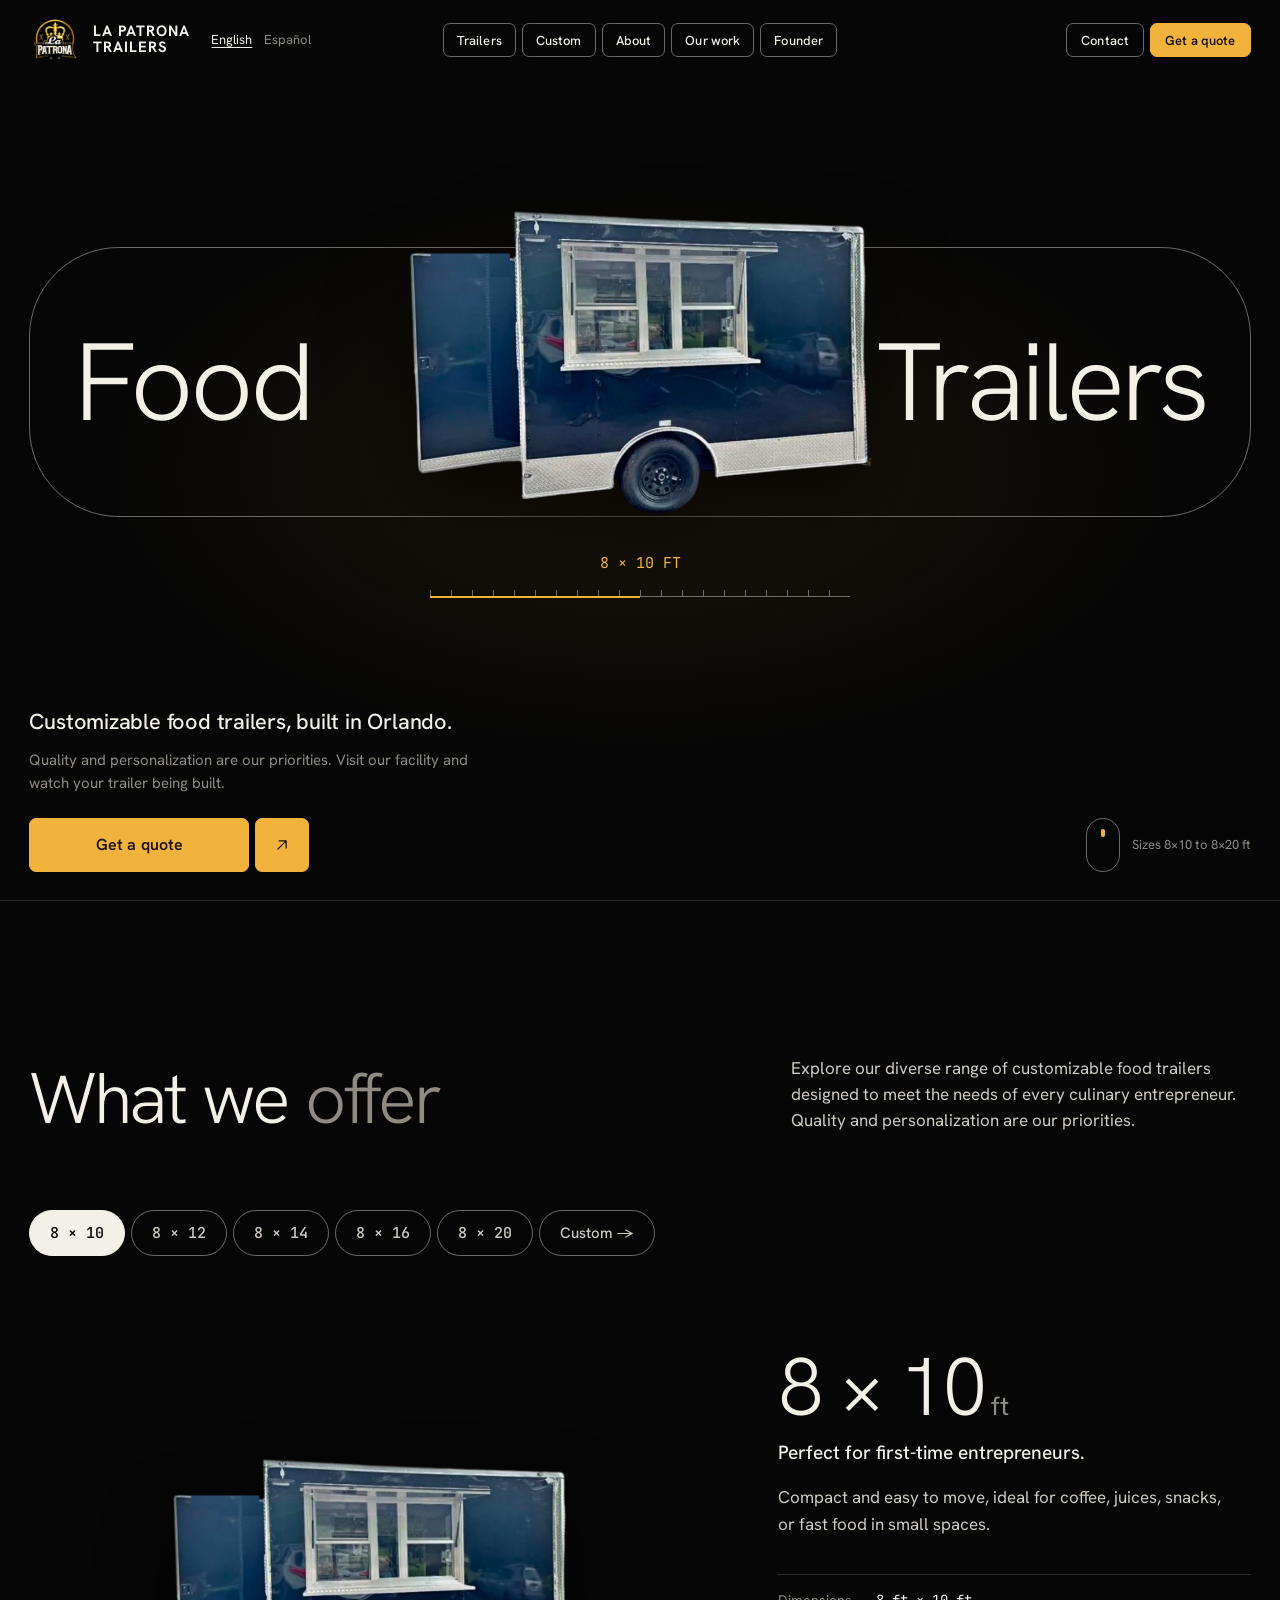
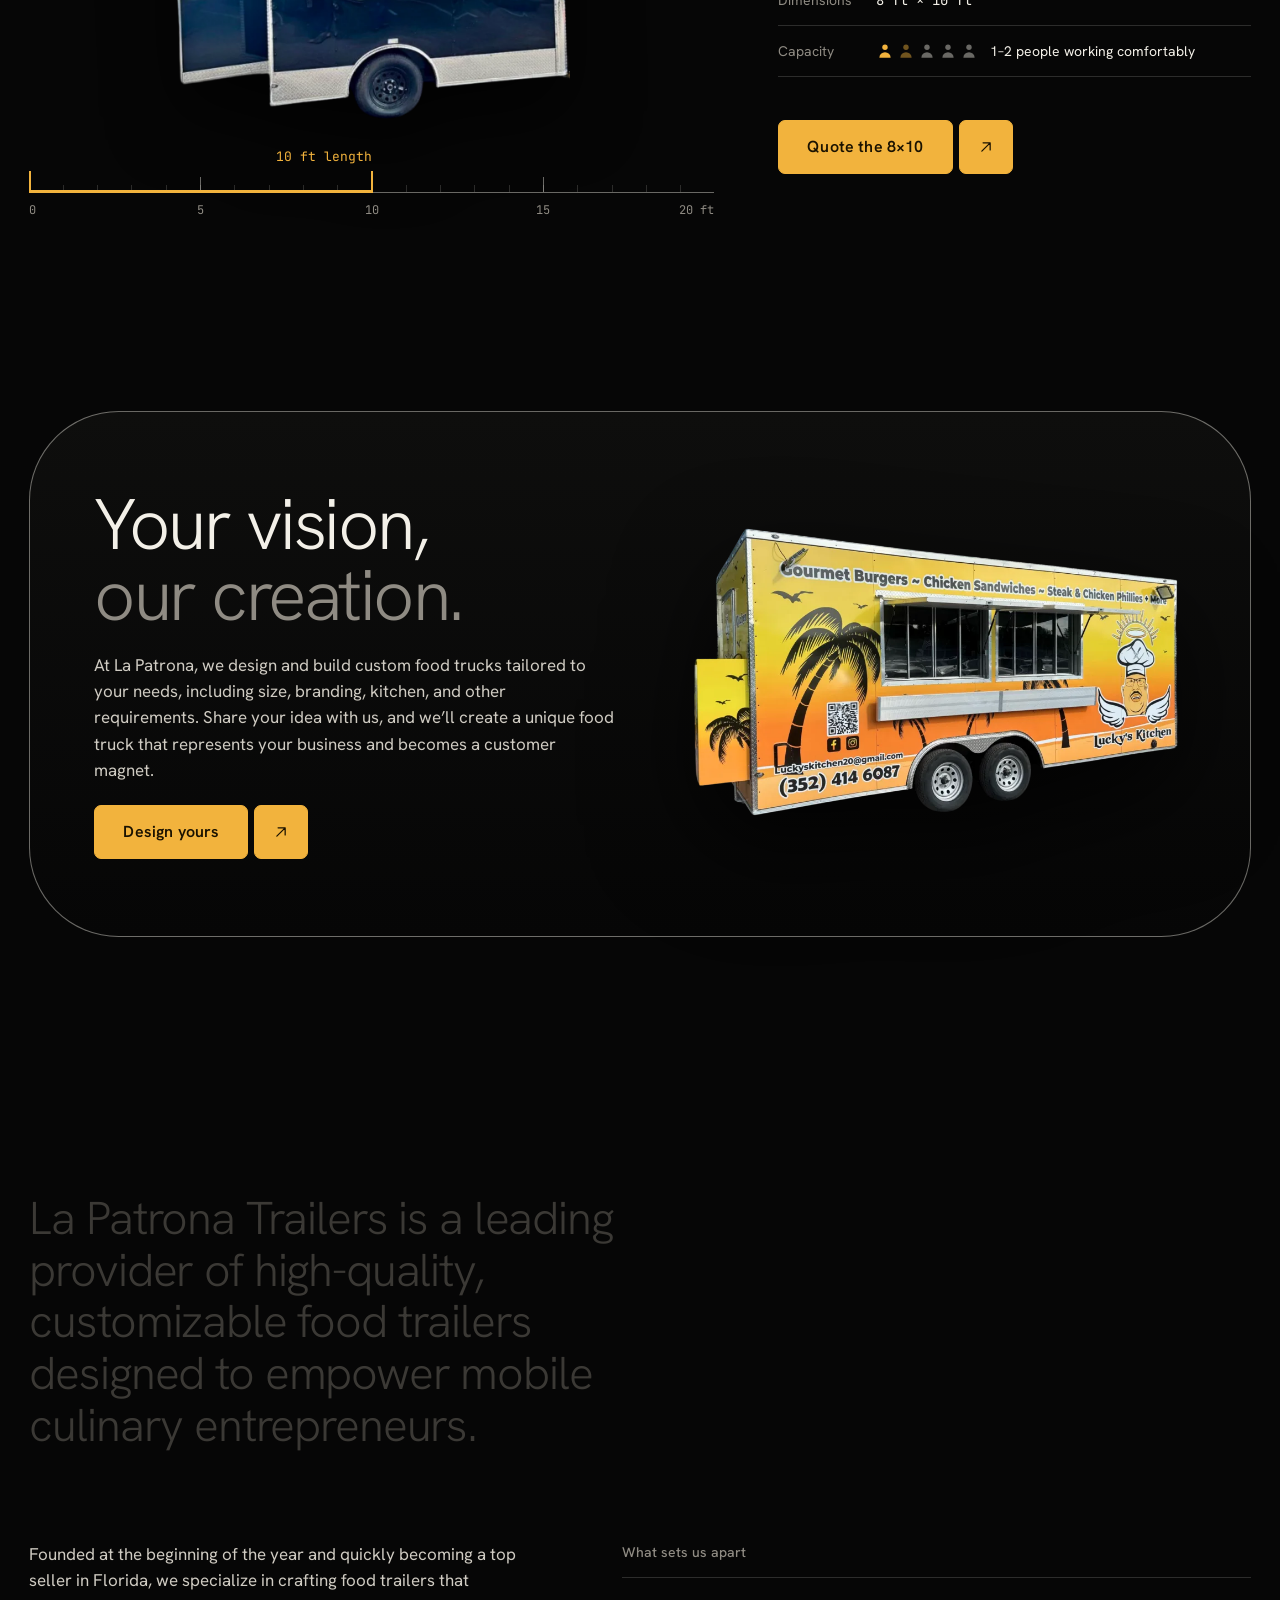
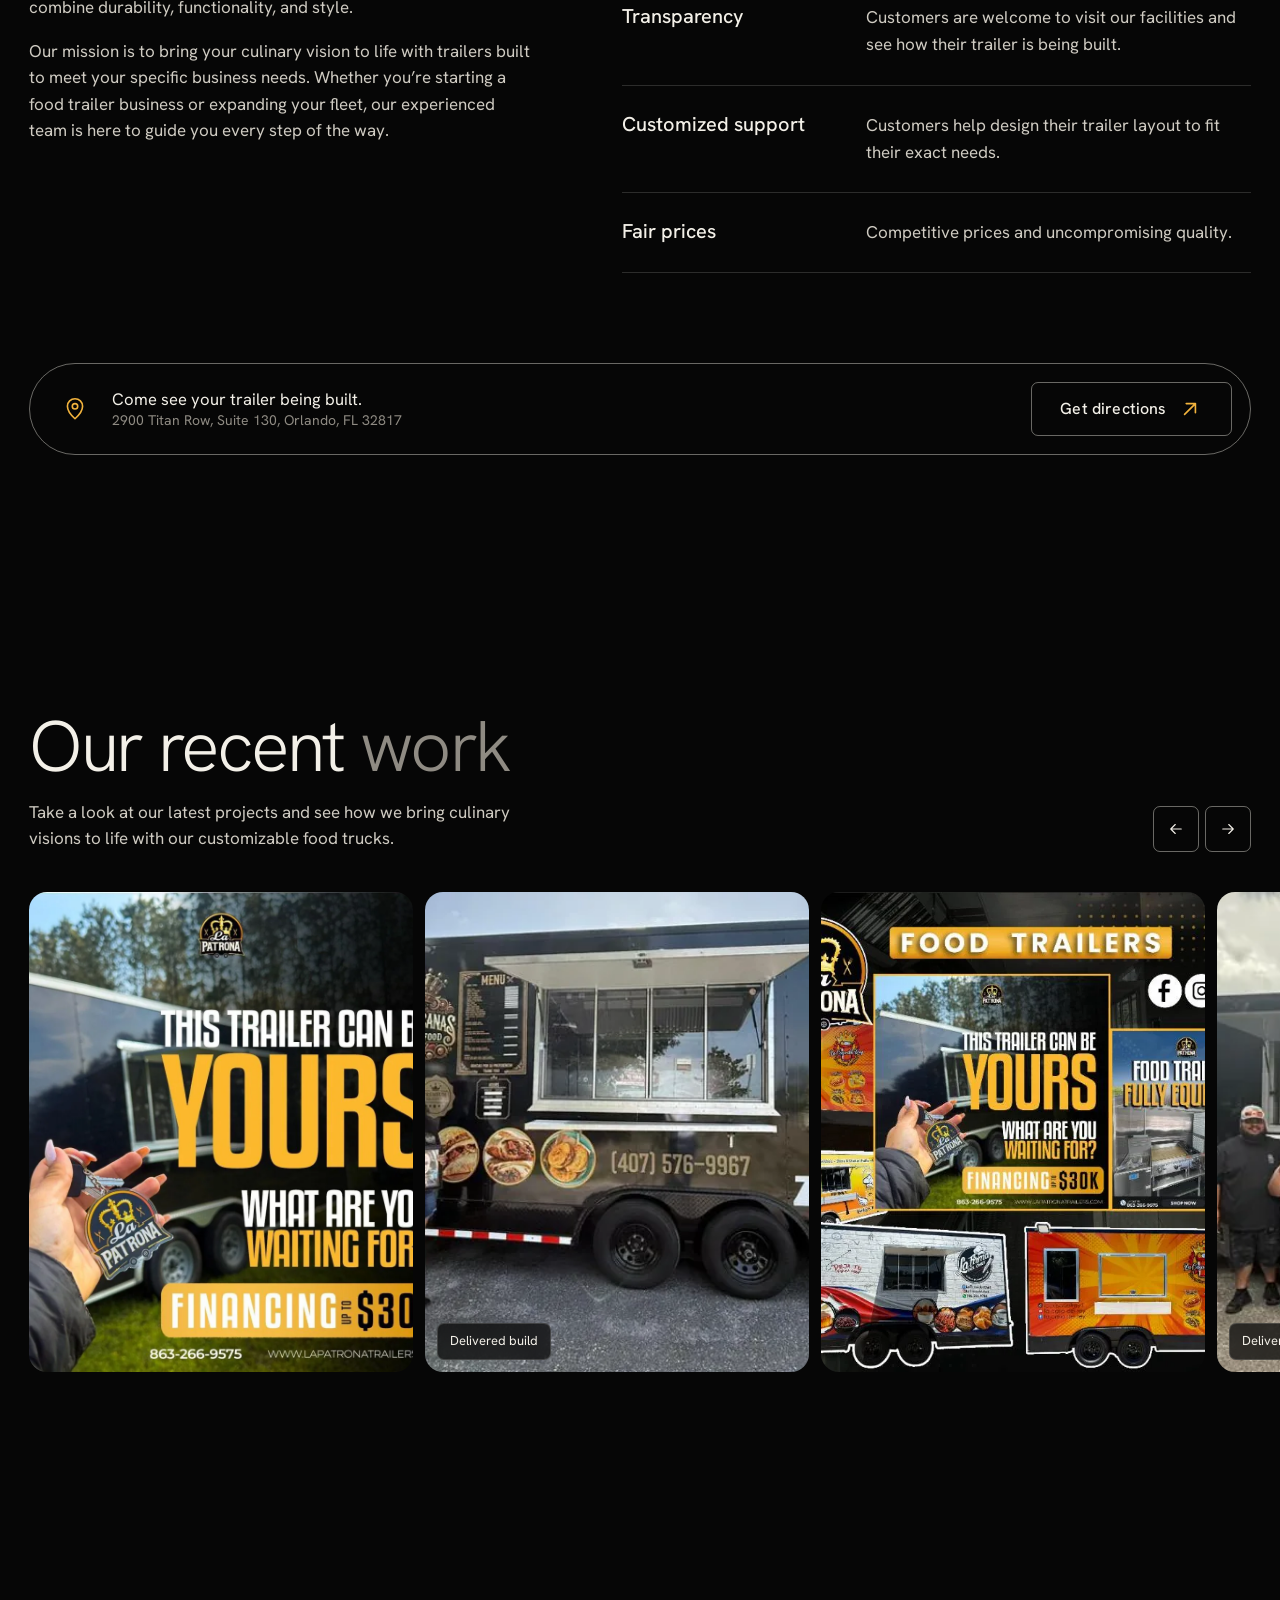
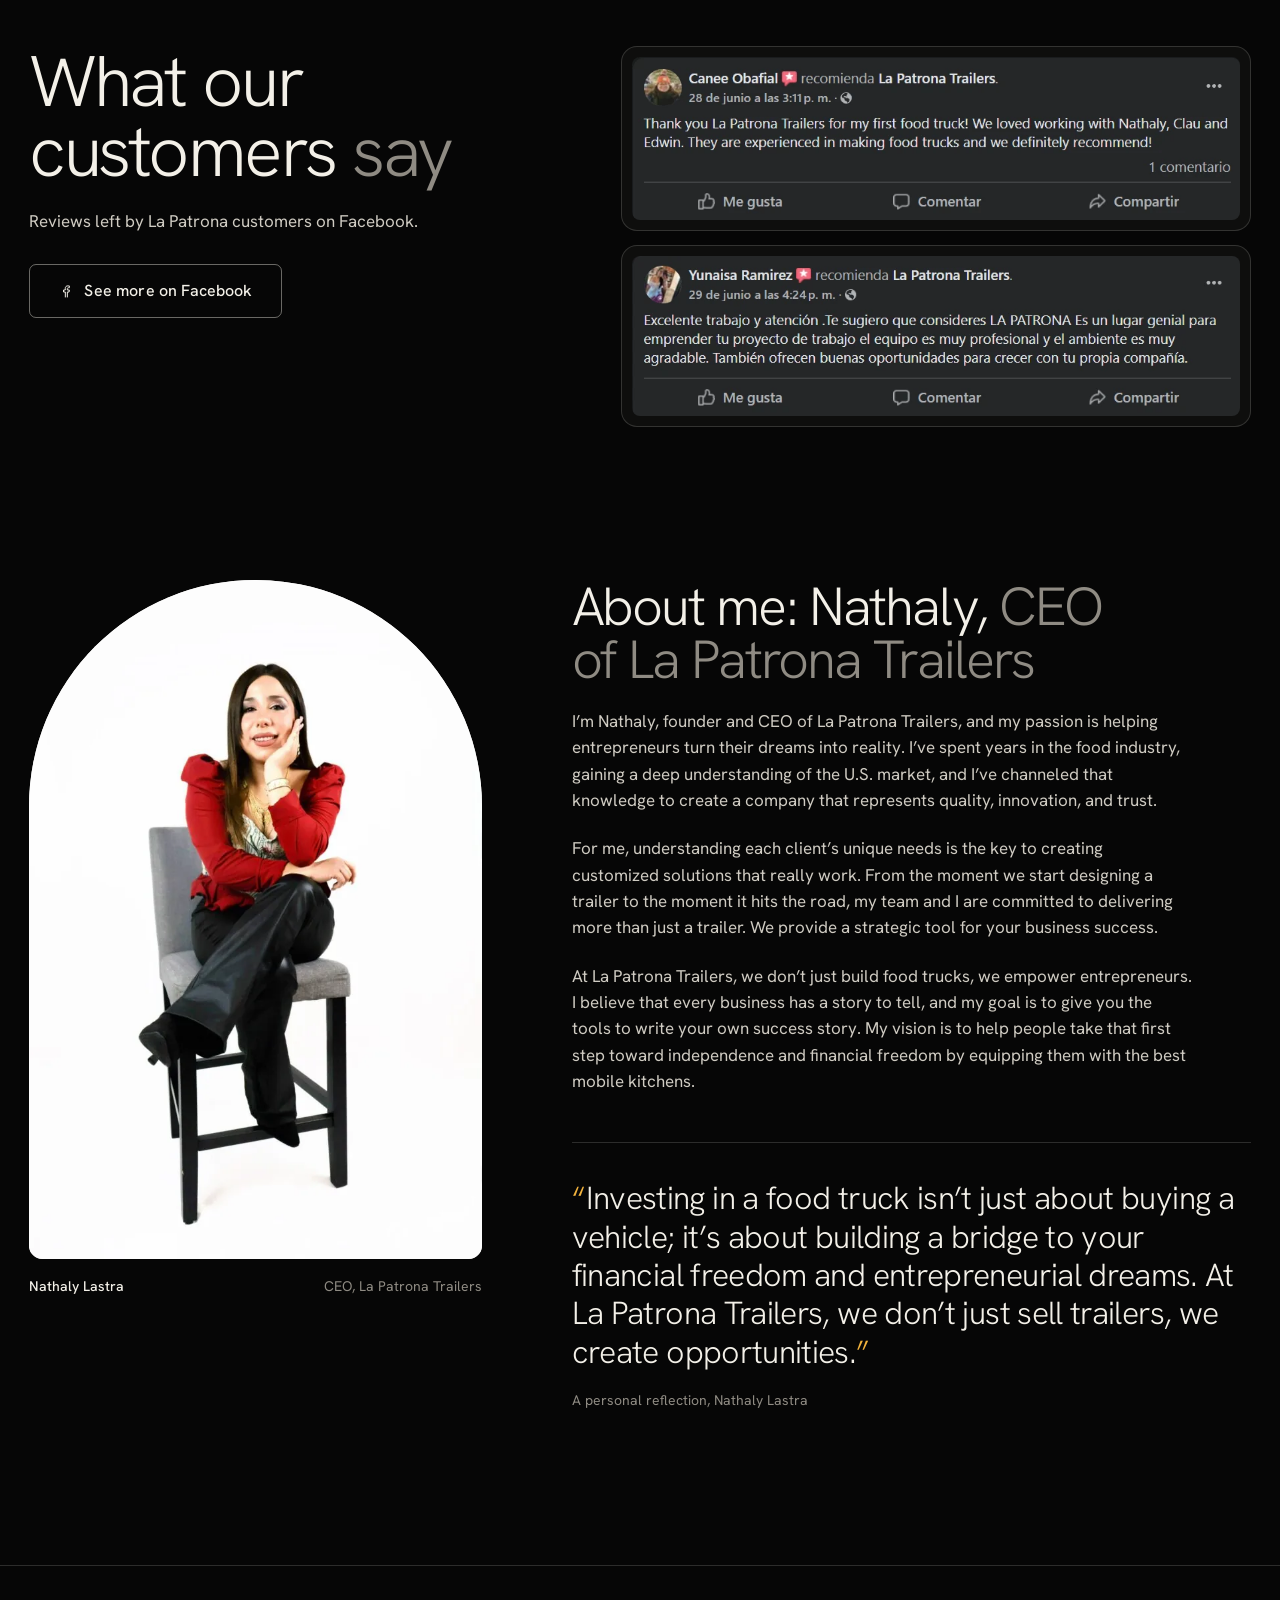
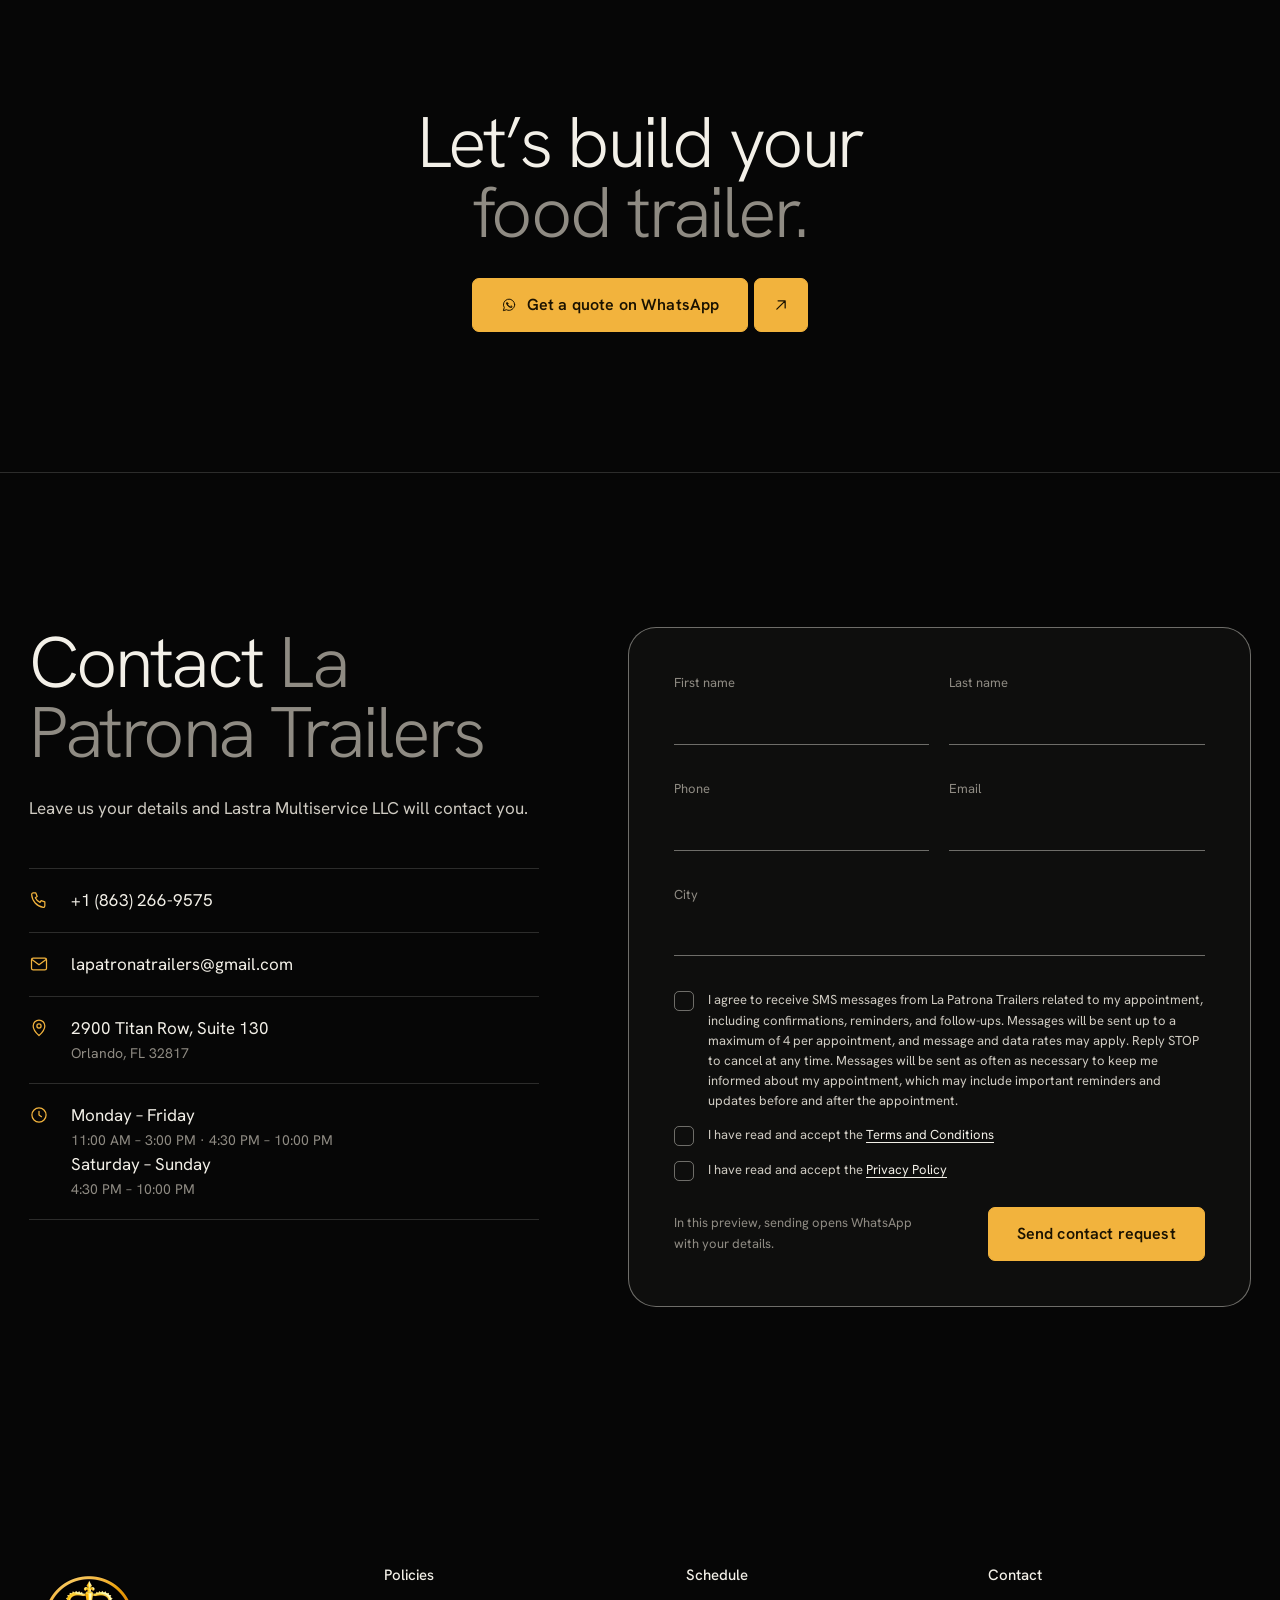
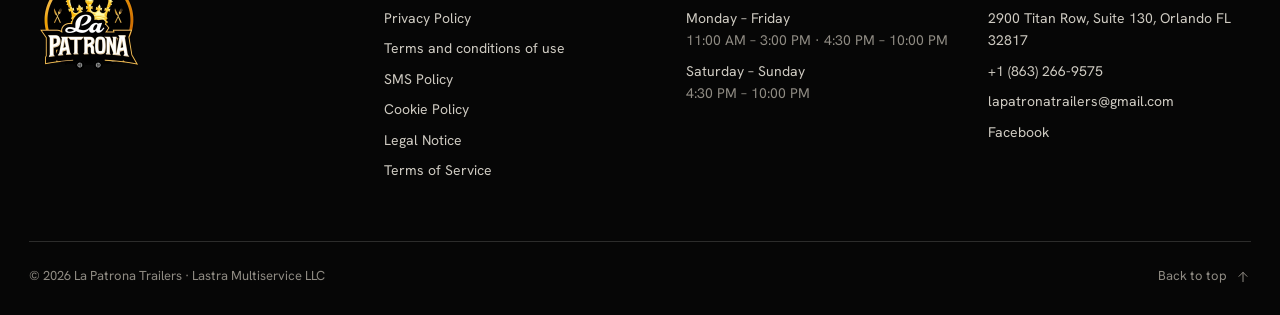
==== index.html @ c2332072 "Redesign preview: bilingual home in Q-Industrial style with La Patrona gold Co-Authored-By: Claude O" ====
<!doctype html>
<html lang="en" class="no-js">
<head>
  <meta charset="utf-8">
  <meta name="viewport" content="width=device-width, initial-scale=1">
  <meta name="robots" content="noindex, nofollow">
  <title>La Patrona Trailers | Custom Food Trailers in Orlando, FL</title>
  <meta name="description" content="Customizable food trailers from 8×10 to 8×20 ft, designed and built in Orlando, Florida. Visit our facility and watch your trailer being built.">
  <meta name="theme-color" content="#060606">
  <link rel="alternate" hreflang="en" href="">
  <link rel="alternate" hreflang="es" href="es/">
  <link rel="icon" type="image/png" href="assets/img/favicon.png">
  <link rel="preconnect" href="https://fonts.googleapis.com">
  <link rel="preconnect" href="https://fonts.gstatic.com" crossorigin>
  <link rel="stylesheet" href="https://fonts.googleapis.com/css2?family=Hanken+Grotesk:wght@300;400;500;600;700&family=JetBrains+Mono:wght@400;500&display=swap">
  <link rel="stylesheet" href="assets/css/site.css">
  <script defer src="assets/js/site.js"></script>
</head>
<body>
  <a class="skip" href="#main">Skip to content</a>

  <header class="site-header">
    <div class="brand-row">
      <a class="brand" href="./" aria-label="La Patrona Trailers home">
        <img src="assets/img/logo.webp" alt="" width="52" height="52">
        <span>La Patrona<br>Trailers</span>
      </a>
      <nav class="lang" aria-label="Language">
        <a href="./" hreflang="en" lang="en" aria-current="true">English</a>
        <a href="es/" hreflang="es" lang="es" aria-current="false">Español</a>
      </nav>
    </div>
    <nav class="nav" aria-label="Main">
      <a class="btn" href="#trailers">Trailers</a>
      <a class="btn" href="#custom">Custom</a>
      <a class="btn" href="#about">About</a>
      <a class="btn" href="#work">Our work</a>
      <a class="btn" href="#founder">Founder</a>
    </nav>
    <div class="header-cta">
      <a class="btn" href="#contact">Contact</a>
      <a class="btn btn-call" href="tel:+18632669575" aria-label="Call La Patrona"><svg class="icon" viewBox="0 0 24 24" fill="none" stroke="currentColor" stroke-width="1.5" stroke-linecap="round" stroke-linejoin="round" aria-hidden="true"><path d="M5 3.5h3.2l1.6 4.4-2.2 1.4a11.5 11.5 0 0 0 5.6 5.6l1.4-2.2 4.4 1.6V19a1.8 1.8 0 0 1-1.9 1.8A16.5 16.5 0 0 1 3.2 5.4 1.8 1.8 0 0 1 5 3.5Z"/></svg></a>
      <a class="btn btn-gold btn-quote" href="https://wa.link/mzfoe2" target="_blank" rel="noopener">Get a quote</a>
    </div>
  </header>

  <main id="main">
    <section class="hero">
      <div class="hero-stage">
        <div class="capsule">
          <h1><span class="hero-word">Food</span><span class="hero-word">Trailers</span></h1>
          <div class="hero-trailers">
        <img src="assets/img/trailer-8x10-sm.webp" alt="" data-len="10" data-label="8 × 10 FT" width="900" height="620" fetchpriority="high">
        <img src="assets/img/trailer-8x12-sm.webp" alt="" data-len="12" data-label="8 × 12 FT" width="900" height="620" loading="lazy">
        <img src="assets/img/trailer-8x14-sm.webp" alt="" data-len="14" data-label="8 × 14 FT" width="900" height="620" loading="lazy">
        <img src="assets/img/trailer-8x16-sm.webp" alt="" data-len="16" data-label="8 × 16 FT" width="900" height="620" loading="lazy">
        <img src="assets/img/trailer-8x20-sm.webp" alt="" data-len="20" data-label="8 × 20 FT" width="900" height="620" loading="lazy">
          </div>
          <div class="hero-readout" aria-hidden="true">
            <span class="size mono">8 × 10 FT</span>
            <div class="ruler-mini"><span></span></div>
          </div>
        </div>
      </div>
      <div class="hero-foot">
        <div class="hero-intro">
          <p>Customizable food trailers, built in Orlando.</p>
          <p>Quality and personalization are our priorities. Visit our facility and watch your trailer being built.</p>
          <div class="btn-pair">
            <a class="btn btn-gold btn-lg" href="https://wa.link/mzfoe2" target="_blank" rel="noopener">Get a quote</a>
            <a class="btn btn-gold btn-lg btn-square" href="https://wa.link/mzfoe2" target="_blank" rel="noopener" aria-hidden="true" tabindex="-1"><svg class="icon" viewBox="0 0 24 24" fill="none" stroke="currentColor" stroke-width="1.5" stroke-linecap="round" stroke-linejoin="round" aria-hidden="true"><path d="M7 17 17 7M8.5 7H17v8.5"/></svg></a>
          </div>
        </div>
        <a class="scroll-cue" href="#trailers"><span class="dot"></span>Sizes 8×10 to 8×20 ft</a>
      </div>
    </section>

    <section class="section sizes" id="trailers" aria-labelledby="offer-h">
      <div class="split-head">
        <h2 class="display" id="offer-h">What we <em>offer</em></h2>
        <p class="lede">Explore our diverse range of customizable food trailers designed to meet the needs of every culinary entrepreneur. Quality and personalization are our priorities.</p>
      </div>
      <div class="size-tabs" role="tablist" aria-label="Trailer sizes">
        <button type="button" role="tab" id="tab-8x10" aria-controls="size-8x10" aria-selected="true">8 × 10</button>
        <button type="button" role="tab" id="tab-8x12" aria-controls="size-8x12" aria-selected="false">8 × 12</button>
        <button type="button" role="tab" id="tab-8x14" aria-controls="size-8x14" aria-selected="false">8 × 14</button>
        <button type="button" role="tab" id="tab-8x16" aria-controls="size-8x16" aria-selected="false">8 × 16</button>
        <button type="button" role="tab" id="tab-8x20" aria-controls="size-8x20" aria-selected="false">8 × 20</button>
        <button type="button" class="custom" data-jump="#custom">Custom →</button>
      </div>
      <div class="size-panels">
      <article class="size-panel" id="size-8x10" role="tabpanel" aria-labelledby="tab-8x10" tabindex="0">
        <div class="size-visual">
          <div class="photo"><img src="assets/img/trailer-8x10.webp" alt="8 × 10 ft food trailer" style="--scale:58%" loading="lazy" width="950" height="700"></div>
          <div class="ruler" style="--len:50%" aria-hidden="true">
            <span class="tag mono">10 ft length</span>
            <div class="scale"><span class="fill"></span></div>
            <div class="marks mono"><span>0</span><span>5</span><span>10</span><span>15</span><span>20 ft</span></div>
          </div>
        </div>
        <div class="size-copy">
          <h3 class="size-name">8 × 10<small>ft</small></h3>
          <p class="size-tagline">Perfect for first-time entrepreneurs.</p>
          <p class="size-desc">Compact and easy to move, ideal for coffee, juices, snacks, or fast food in small spaces.</p>
          <dl class="spec">
            <dt>Dimensions</dt><dd class="mono">8 ft × 10 ft</dd>
            <dt>Capacity</dt><dd><span class="crew"><svg class="icon" viewBox="0 0 24 24" fill="currentColor" stroke="none" aria-hidden="true"><circle cx="12" cy="7" r="3.6"/><path d="M4.5 21a7.5 7.5 0 0 1 15 0Z"/></svg><svg class="icon maybe" viewBox="0 0 24 24" fill="currentColor" stroke="none" aria-hidden="true"><circle cx="12" cy="7" r="3.6"/><path d="M4.5 21a7.5 7.5 0 0 1 15 0Z"/></svg><svg class="icon off" viewBox="0 0 24 24" fill="currentColor" stroke="none" aria-hidden="true"><circle cx="12" cy="7" r="3.6"/><path d="M4.5 21a7.5 7.5 0 0 1 15 0Z"/></svg><svg class="icon off" viewBox="0 0 24 24" fill="currentColor" stroke="none" aria-hidden="true"><circle cx="12" cy="7" r="3.6"/><path d="M4.5 21a7.5 7.5 0 0 1 15 0Z"/></svg><svg class="icon off" viewBox="0 0 24 24" fill="currentColor" stroke="none" aria-hidden="true"><circle cx="12" cy="7" r="3.6"/><path d="M4.5 21a7.5 7.5 0 0 1 15 0Z"/></svg></span><span>1–2 people working comfortably</span></dd>
          </dl>
          <div class="btn-pair">
            <a class="btn btn-gold btn-lg" href="https://wa.me/18632669575?text=Hi%21%20I%27d%20like%20a%20quote%20for%20the%208%C3%9710%20ft%20food%20trailer." target="_blank" rel="noopener">Quote the 8×10</a>
            <a class="btn btn-gold btn-lg btn-square" href="https://wa.me/18632669575?text=Hi%21%20I%27d%20like%20a%20quote%20for%20the%208%C3%9710%20ft%20food%20trailer." target="_blank" rel="noopener" aria-hidden="true" tabindex="-1"><svg class="icon" viewBox="0 0 24 24" fill="none" stroke="currentColor" stroke-width="1.5" stroke-linecap="round" stroke-linejoin="round" aria-hidden="true"><path d="M7 17 17 7M8.5 7H17v8.5"/></svg></a>
          </div>
        </div>
      </article>
      <article class="size-panel" id="size-8x12" role="tabpanel" aria-labelledby="tab-8x12" tabindex="0">
        <div class="size-visual">
          <div class="photo"><img src="assets/img/trailer-8x12.webp" alt="8 × 12 ft food trailer" style="--scale:66%" loading="lazy" width="950" height="700"></div>
          <div class="ruler" style="--len:60%" aria-hidden="true">
            <span class="tag mono">12 ft length</span>
            <div class="scale"><span class="fill"></span></div>
            <div class="marks mono"><span>0</span><span>5</span><span>10</span><span>15</span><span>20 ft</span></div>
          </div>
        </div>
        <div class="size-copy">
          <h3 class="size-name">8 × 12<small>ft</small></h3>
          <p class="size-tagline">Versatile and functional.</p>
          <p class="size-desc">Provides extra room for equipment and storage while staying highly mobile. A great choice for businesses at fairs, plazas, or food courts.</p>
          <dl class="spec">
            <dt>Dimensions</dt><dd class="mono">8 ft × 12 ft</dd>
            <dt>Capacity</dt><dd><span class="crew"><svg class="icon" viewBox="0 0 24 24" fill="currentColor" stroke="none" aria-hidden="true"><circle cx="12" cy="7" r="3.6"/><path d="M4.5 21a7.5 7.5 0 0 1 15 0Z"/></svg><svg class="icon" viewBox="0 0 24 24" fill="currentColor" stroke="none" aria-hidden="true"><circle cx="12" cy="7" r="3.6"/><path d="M4.5 21a7.5 7.5 0 0 1 15 0Z"/></svg><svg class="icon off" viewBox="0 0 24 24" fill="currentColor" stroke="none" aria-hidden="true"><circle cx="12" cy="7" r="3.6"/><path d="M4.5 21a7.5 7.5 0 0 1 15 0Z"/></svg><svg class="icon off" viewBox="0 0 24 24" fill="currentColor" stroke="none" aria-hidden="true"><circle cx="12" cy="7" r="3.6"/><path d="M4.5 21a7.5 7.5 0 0 1 15 0Z"/></svg><svg class="icon off" viewBox="0 0 24 24" fill="currentColor" stroke="none" aria-hidden="true"><circle cx="12" cy="7" r="3.6"/><path d="M4.5 21a7.5 7.5 0 0 1 15 0Z"/></svg></span><span>2 people operating</span></dd>
          </dl>
          <div class="btn-pair">
            <a class="btn btn-gold btn-lg" href="https://wa.me/18632669575?text=Hi%21%20I%27d%20like%20a%20quote%20for%20the%208%C3%9712%20ft%20food%20trailer." target="_blank" rel="noopener">Quote the 8×12</a>
            <a class="btn btn-gold btn-lg btn-square" href="https://wa.me/18632669575?text=Hi%21%20I%27d%20like%20a%20quote%20for%20the%208%C3%9712%20ft%20food%20trailer." target="_blank" rel="noopener" aria-hidden="true" tabindex="-1"><svg class="icon" viewBox="0 0 24 24" fill="none" stroke="currentColor" stroke-width="1.5" stroke-linecap="round" stroke-linejoin="round" aria-hidden="true"><path d="M7 17 17 7M8.5 7H17v8.5"/></svg></a>
          </div>
        </div>
      </article>
      <article class="size-panel" id="size-8x14" role="tabpanel" aria-labelledby="tab-8x14" tabindex="0">
        <div class="size-visual">
          <div class="photo"><img src="assets/img/trailer-8x14.webp" alt="8 × 14 ft food trailer" style="--scale:75%" loading="lazy" width="950" height="700"></div>
          <div class="ruler" style="--len:70%" aria-hidden="true">
            <span class="tag mono">14 ft length</span>
            <div class="scale"><span class="fill"></span></div>
            <div class="marks mono"><span>0</span><span>5</span><span>10</span><span>15</span><span>20 ft</span></div>
          </div>
        </div>
        <div class="size-copy">
          <h3 class="size-name">8 × 14<small>ft</small></h3>
          <p class="size-tagline">The sweet spot between size and efficiency.</p>
          <p class="size-desc">Enough space to set up a complete basic kitchen (grill, fryer, refrigerator). Perfect for fast food, ice cream shops, or mobile bakeries.</p>
          <dl class="spec">
            <dt>Dimensions</dt><dd class="mono">8 ft × 14 ft</dd>
            <dt>Capacity</dt><dd><span class="crew"><svg class="icon" viewBox="0 0 24 24" fill="currentColor" stroke="none" aria-hidden="true"><circle cx="12" cy="7" r="3.6"/><path d="M4.5 21a7.5 7.5 0 0 1 15 0Z"/></svg><svg class="icon" viewBox="0 0 24 24" fill="currentColor" stroke="none" aria-hidden="true"><circle cx="12" cy="7" r="3.6"/><path d="M4.5 21a7.5 7.5 0 0 1 15 0Z"/></svg><svg class="icon maybe" viewBox="0 0 24 24" fill="currentColor" stroke="none" aria-hidden="true"><circle cx="12" cy="7" r="3.6"/><path d="M4.5 21a7.5 7.5 0 0 1 15 0Z"/></svg><svg class="icon off" viewBox="0 0 24 24" fill="currentColor" stroke="none" aria-hidden="true"><circle cx="12" cy="7" r="3.6"/><path d="M4.5 21a7.5 7.5 0 0 1 15 0Z"/></svg><svg class="icon off" viewBox="0 0 24 24" fill="currentColor" stroke="none" aria-hidden="true"><circle cx="12" cy="7" r="3.6"/><path d="M4.5 21a7.5 7.5 0 0 1 15 0Z"/></svg></span><span>2–3 people</span></dd>
          </dl>
          <div class="btn-pair">
            <a class="btn btn-gold btn-lg" href="https://wa.me/18632669575?text=Hi%21%20I%27d%20like%20a%20quote%20for%20the%208%C3%9714%20ft%20food%20trailer." target="_blank" rel="noopener">Quote the 8×14</a>
            <a class="btn btn-gold btn-lg btn-square" href="https://wa.me/18632669575?text=Hi%21%20I%27d%20like%20a%20quote%20for%20the%208%C3%9714%20ft%20food%20trailer." target="_blank" rel="noopener" aria-hidden="true" tabindex="-1"><svg class="icon" viewBox="0 0 24 24" fill="none" stroke="currentColor" stroke-width="1.5" stroke-linecap="round" stroke-linejoin="round" aria-hidden="true"><path d="M7 17 17 7M8.5 7H17v8.5"/></svg></a>
          </div>
        </div>
      </article>
      <article class="size-panel" id="size-8x16" role="tabpanel" aria-labelledby="tab-8x16" tabindex="0">
        <div class="size-visual">
          <div class="photo"><img src="assets/img/trailer-8x16.webp" alt="8 × 16 ft food trailer" style="--scale:83%" loading="lazy" width="950" height="700"></div>
          <div class="ruler" style="--len:80%" aria-hidden="true">
            <span class="tag mono">16 ft length</span>
            <div class="scale"><span class="fill"></span></div>
            <div class="marks mono"><span>0</span><span>5</span><span>10</span><span>15</span><span>20 ft</span></div>
          </div>
        </div>
        <div class="size-copy">
          <h3 class="size-name">8 × 16<small>ft</small></h3>
          <p class="size-tagline">Spacious and built for growing businesses.</p>
          <p class="size-desc">Accommodates multiple industrial appliances and higher customer flow. Recommended for those looking to professionalize their operations and serve larger events.</p>
          <dl class="spec">
            <dt>Dimensions</dt><dd class="mono">8 ft × 16 ft</dd>
            <dt>Capacity</dt><dd><span class="crew"><svg class="icon" viewBox="0 0 24 24" fill="currentColor" stroke="none" aria-hidden="true"><circle cx="12" cy="7" r="3.6"/><path d="M4.5 21a7.5 7.5 0 0 1 15 0Z"/></svg><svg class="icon" viewBox="0 0 24 24" fill="currentColor" stroke="none" aria-hidden="true"><circle cx="12" cy="7" r="3.6"/><path d="M4.5 21a7.5 7.5 0 0 1 15 0Z"/></svg><svg class="icon" viewBox="0 0 24 24" fill="currentColor" stroke="none" aria-hidden="true"><circle cx="12" cy="7" r="3.6"/><path d="M4.5 21a7.5 7.5 0 0 1 15 0Z"/></svg><svg class="icon maybe" viewBox="0 0 24 24" fill="currentColor" stroke="none" aria-hidden="true"><circle cx="12" cy="7" r="3.6"/><path d="M4.5 21a7.5 7.5 0 0 1 15 0Z"/></svg><svg class="icon off" viewBox="0 0 24 24" fill="currentColor" stroke="none" aria-hidden="true"><circle cx="12" cy="7" r="3.6"/><path d="M4.5 21a7.5 7.5 0 0 1 15 0Z"/></svg></span><span>3–4 people</span></dd>
          </dl>
          <div class="btn-pair">
            <a class="btn btn-gold btn-lg" href="https://wa.me/18632669575?text=Hi%21%20I%27d%20like%20a%20quote%20for%20the%208%C3%9716%20ft%20food%20trailer." target="_blank" rel="noopener">Quote the 8×16</a>
            <a class="btn btn-gold btn-lg btn-square" href="https://wa.me/18632669575?text=Hi%21%20I%27d%20like%20a%20quote%20for%20the%208%C3%9716%20ft%20food%20trailer." target="_blank" rel="noopener" aria-hidden="true" tabindex="-1"><svg class="icon" viewBox="0 0 24 24" fill="none" stroke="currentColor" stroke-width="1.5" stroke-linecap="round" stroke-linejoin="round" aria-hidden="true"><path d="M7 17 17 7M8.5 7H17v8.5"/></svg></a>
          </div>
        </div>
      </article>
      <article class="size-panel" id="size-8x20" role="tabpanel" aria-labelledby="tab-8x20" tabindex="0">
        <div class="size-visual">
          <div class="photo"><img src="assets/img/trailer-8x20.webp" alt="8 × 20 ft food trailer" style="--scale:100%" loading="lazy" width="950" height="700"></div>
          <div class="ruler" style="--len:100%" aria-hidden="true">
            <span class="tag mono">20 ft length</span>
            <div class="scale"><span class="fill"></span></div>
            <div class="marks mono"><span>0</span><span>5</span><span>10</span><span>15</span><span>20 ft</span></div>
          </div>
        </div>
        <div class="size-copy">
          <h3 class="size-name">8 × 20<small>ft</small></h3>
          <p class="size-tagline">Designed for established businesses.</p>
          <p class="size-desc">Generous space, extra storage, and steady customer flow. Perfect for mobile restaurants, pizzerias, or kitchens with diverse menus.</p>
          <dl class="spec">
            <dt>Dimensions</dt><dd class="mono">8 ft × 20 ft</dd>
            <dt>Capacity</dt><dd><span class="crew"><svg class="icon" viewBox="0 0 24 24" fill="currentColor" stroke="none" aria-hidden="true"><circle cx="12" cy="7" r="3.6"/><path d="M4.5 21a7.5 7.5 0 0 1 15 0Z"/></svg><svg class="icon" viewBox="0 0 24 24" fill="currentColor" stroke="none" aria-hidden="true"><circle cx="12" cy="7" r="3.6"/><path d="M4.5 21a7.5 7.5 0 0 1 15 0Z"/></svg><svg class="icon" viewBox="0 0 24 24" fill="currentColor" stroke="none" aria-hidden="true"><circle cx="12" cy="7" r="3.6"/><path d="M4.5 21a7.5 7.5 0 0 1 15 0Z"/></svg><svg class="icon" viewBox="0 0 24 24" fill="currentColor" stroke="none" aria-hidden="true"><circle cx="12" cy="7" r="3.6"/><path d="M4.5 21a7.5 7.5 0 0 1 15 0Z"/></svg><svg class="icon maybe" viewBox="0 0 24 24" fill="currentColor" stroke="none" aria-hidden="true"><circle cx="12" cy="7" r="3.6"/><path d="M4.5 21a7.5 7.5 0 0 1 15 0Z"/></svg></span><span>4–5 people</span></dd>
          </dl>
          <div class="btn-pair">
            <a class="btn btn-gold btn-lg" href="https://wa.me/18632669575?text=Hi%21%20I%27d%20like%20a%20quote%20for%20the%208%C3%9720%20ft%20food%20trailer." target="_blank" rel="noopener">Quote the 8×20</a>
            <a class="btn btn-gold btn-lg btn-square" href="https://wa.me/18632669575?text=Hi%21%20I%27d%20like%20a%20quote%20for%20the%208%C3%9720%20ft%20food%20trailer." target="_blank" rel="noopener" aria-hidden="true" tabindex="-1"><svg class="icon" viewBox="0 0 24 24" fill="none" stroke="currentColor" stroke-width="1.5" stroke-linecap="round" stroke-linejoin="round" aria-hidden="true"><path d="M7 17 17 7M8.5 7H17v8.5"/></svg></a>
          </div>
        </div>
      </article>
      </div>
    </section>

    <section class="section-tight custom-band" id="custom" aria-labelledby="custom-h" style="padding-inline: var(--gutter)">
      <div class="custom-frame">
        <div class="custom-copy">
          <h2 class="display" id="custom-h">Your vision, <em>our creation.</em></h2>
          <p class="lede">At La Patrona, we design and build custom food trucks tailored to your needs, including size, branding, kitchen, and other requirements. Share your idea with us, and we’ll create a unique food truck that represents your business and becomes a customer magnet.</p>
          <div class="btn-pair">
            <a class="btn btn-gold btn-lg" href="https://wa.me/18632669575?text=Hi%21%20I%27d%20like%20a%20quote%20for%20a%20personalized%20food%20trailer." target="_blank" rel="noopener">Design yours</a>
            <a class="btn btn-gold btn-lg btn-square" href="https://wa.me/18632669575?text=Hi%21%20I%27d%20like%20a%20quote%20for%20a%20personalized%20food%20trailer." target="_blank" rel="noopener" aria-hidden="true" tabindex="-1"><svg class="icon" viewBox="0 0 24 24" fill="none" stroke="currentColor" stroke-width="1.5" stroke-linecap="round" stroke-linejoin="round" aria-hidden="true"><path d="M7 17 17 7M8.5 7H17v8.5"/></svg></a>
          </div>
        </div>
        <figure class="custom-art"><img src="assets/img/personalized.webp" alt="Personalized orange food trailer built by La Patrona" loading="lazy" width="1024" height="875"></figure>
      </div>
    </section>

    <section class="section" id="about" aria-label="About">
      <h2 class="statement">La Patrona Trailers is a leading provider of high-quality, customizable food trailers designed to empower mobile culinary entrepreneurs.</h2>
      <div class="about-grid">
        <div>
          <p class="lede">Founded at the beginning of the year and quickly becoming a top seller in Florida, we specialize in crafting food trailers that combine durability, functionality, and style.</p>
          <p class="lede">Our mission is to bring your culinary vision to life with trailers built to meet your specific business needs. Whether you’re starting a food trailer business or expanding your fleet, our experienced team is here to guide you every step of the way.</p>
        </div>
        <div class="apart">
          <h3>What sets us apart</h3>
          <ul>
            <li><strong>Transparency</strong><p>Customers are welcome to visit our facilities and see how their trailer is being built.</p></li>
            <li><strong>Customized support</strong><p>Customers help design their trailer layout to fit their exact needs.</p></li>
            <li><strong>Fair prices</strong><p>Competitive prices and uncompromising quality.</p></li>
          </ul>
        </div>
      </div>
      <div class="visit">
        <svg class="icon" viewBox="0 0 24 24" fill="none" stroke="currentColor" stroke-width="1.5" stroke-linecap="round" stroke-linejoin="round" aria-hidden="true"><path d="M12 21s-7-6.2-7-11.5a7 7 0 0 1 14 0C19 14.8 12 21 12 21Z"/><circle cx="12" cy="9.5" r="2.5"/></svg>
        <p>Come see your trailer being built.<span>2900 Titan Row, Suite 130, Orlando, FL 32817</span></p>
        <a class="btn btn-lg" href="https://www.google.com/maps/search/?api=1&query=2900%20Titan%20Row%2C%20Suite%20130%2C%20Orlando%2C%20FL%2032817" target="_blank" rel="noopener">Get directions <svg class="icon" viewBox="0 0 24 24" fill="none" stroke="currentColor" stroke-width="1.5" stroke-linecap="round" stroke-linejoin="round" aria-hidden="true"><path d="M7 17 17 7M8.5 7H17v8.5"/></svg></a>
      </div>
    </section>

    <section class="section-tight" id="work" aria-labelledby="work-h" style="padding-inline: var(--gutter)">
      <div class="work-head">
        <div>
          <h2 class="display" id="work-h">Our recent <em>work</em></h2>
          <p class="lede">Take a look at our latest projects and see how we bring culinary visions to life with our customizable food trucks.</p>
        </div>
        <div class="rail-controls">
          <button class="btn" type="button" data-rail="-1" aria-label="Previous"><svg class="icon" viewBox="0 0 24 24" fill="none" stroke="currentColor" stroke-width="1.5" stroke-linecap="round" stroke-linejoin="round" aria-hidden="true"><path d="M19 12H5m6-6-6 6 6 6"/></svg></button>
          <button class="btn" type="button" data-rail="1" aria-label="Next"><svg class="icon" viewBox="0 0 24 24" fill="none" stroke="currentColor" stroke-width="1.5" stroke-linecap="round" stroke-linejoin="round" aria-hidden="true"><path d="M5 12h14m-6-6 6 6-6 6"/></svg></button>
        </div>
      </div>
      <div class="work-rail">
        <figure><img src="assets/img/gallery-2.webp" alt="Hand holding La Patrona keychain in front of a new trailer" loading="lazy"></figure>
        <figure><img src="assets/img/work-1.webp" alt="Customers with their black La Patrona food trailer" loading="lazy"><figcaption>Delivered build</figcaption></figure>
        <figure><img src="assets/img/gallery-1.webp" alt="La Patrona food trailers collage" loading="lazy"></figure>
        <figure><img src="assets/img/work-2.webp" alt="Customers receiving their black food trailer" loading="lazy"><figcaption>Delivered build</figcaption></figure>
      </div>
    </section>

    <section class="section" aria-labelledby="rev-h">
      <div class="reviews">
        <div>
          <h2 class="display" id="rev-h">What our customers <em>say</em></h2>
          <p class="lede">Reviews left by La Patrona customers on Facebook.</p>
          <div class="btn-pair">
            <a class="btn btn-lg" href="https://www.facebook.com/LaPatronaTrailersOFICIAL/" target="_blank" rel="noopener"><svg class="icon" viewBox="0 0 24 24" fill="none" stroke="currentColor" stroke-width="1.5" stroke-linecap="round" stroke-linejoin="round" aria-hidden="true"><path d="M14 21v-7.5h2.6l.4-3H14V8.6c0-.9.3-1.5 1.6-1.5H17V4.4a20 20 0 0 0-2.3-.1c-2.3 0-3.8 1.4-3.8 3.9v2.3H8.3v3H11V21"/></svg> See more on Facebook</a>
          </div>
        </div>
        <div class="review-shots">
          <figure><img src="assets/img/review-1.webp" alt="Customer review on Facebook" loading="lazy" width="808" height="217"></figure>
          <figure><img src="assets/img/review-2.webp" alt="Customer review on Facebook" loading="lazy" width="808" height="213"></figure>
        </div>
      </div>
    </section>

    <section class="section" id="founder" aria-labelledby="founder-h" style="padding-top:0">
      <div class="founder">
        <figure class="founder-photo">
          <div class="frame"><img src="assets/img/nathaly.webp" alt="Nathaly Lastra, founder and CEO of La Patrona Trailers" loading="lazy" width="683" height="1024"></div>
          <figcaption><strong>Nathaly Lastra</strong><span>CEO, La Patrona Trailers</span></figcaption>
        </figure>
        <div class="founder-copy">
          <h2 class="display" id="founder-h" style="font-size:clamp(36px,4.2vw,72px)">About me: Nathaly, <em>CEO of La Patrona Trailers</em></h2>
          <p class="lede">I’m Nathaly, founder and CEO of La Patrona Trailers, and my passion is helping entrepreneurs turn their dreams into reality. I’ve spent years in the food industry, gaining a deep understanding of the U.S. market, and I’ve channeled that knowledge to create a company that represents quality, innovation, and trust.</p>
          <p class="lede">For me, understanding each client’s unique needs is the key to creating customized solutions that really work. From the moment we start designing a trailer to the moment it hits the road, my team and I are committed to delivering more than just a trailer. We provide a strategic tool for your business success.</p>
          <p class="lede">At La Patrona Trailers, we don’t just build food trucks, we empower entrepreneurs. I believe that every business has a story to tell, and my goal is to give you the tools to write your own success story. My vision is to help people take that first step toward independence and financial freedom by equipping them with the best mobile kitchens.</p>
          <blockquote class="quote">
            <p>Investing in a food truck isn’t just about buying a vehicle; it’s about building a bridge to your financial freedom and entrepreneurial dreams. At La Patrona Trailers, we don’t just sell trailers, we create opportunities.</p>
            <footer>A personal reflection, Nathaly Lastra</footer>
          </blockquote>
        </div>
      </div>
    </section>

    <section class="cta-band" aria-labelledby="cta-h">
      <h2 class="display" id="cta-h">Let’s build your <em>food trailer.</em></h2>
      <div class="btn-pair">
        <a class="btn btn-gold btn-lg" href="https://wa.link/mzfoe2" target="_blank" rel="noopener"><svg class="icon" viewBox="0 0 24 24" fill="none" stroke="currentColor" stroke-width="1.5" stroke-linecap="round" stroke-linejoin="round" aria-hidden="true"><path d="M20.5 11.6a8.4 8.4 0 0 1-12.3 7.5L3.5 20.5l1.4-4.6A8.4 8.4 0 1 1 20.5 11.6Z"/><path d="M9 9.2c.2 1.9 1.9 4.4 4.6 5.3l1.2-1.2 1.7.8-.4 1.6c-3.6.4-7.4-3.1-7.9-6.6l1.5-.6.9 1.6Z"/></svg> Get a quote on WhatsApp</a>
        <a class="btn btn-gold btn-lg btn-square" href="https://wa.link/mzfoe2" target="_blank" rel="noopener" aria-hidden="true" tabindex="-1"><svg class="icon" viewBox="0 0 24 24" fill="none" stroke="currentColor" stroke-width="1.5" stroke-linecap="round" stroke-linejoin="round" aria-hidden="true"><path d="M7 17 17 7M8.5 7H17v8.5"/></svg></a>
      </div>
    </section>

    <section class="section" id="contact" aria-labelledby="contact-h">
      <div class="contact">
        <div class="contact-info">
          <h2 class="display" id="contact-h">Contact <em>La Patrona Trailers</em></h2>
          <p class="lede">Leave us your details and Lastra Multiservice LLC will contact you.</p>
          <ul class="contact-list">
            <li><svg class="icon" viewBox="0 0 24 24" fill="none" stroke="currentColor" stroke-width="1.5" stroke-linecap="round" stroke-linejoin="round" aria-hidden="true"><path d="M5 3.5h3.2l1.6 4.4-2.2 1.4a11.5 11.5 0 0 0 5.6 5.6l1.4-2.2 4.4 1.6V19a1.8 1.8 0 0 1-1.9 1.8A16.5 16.5 0 0 1 3.2 5.4 1.8 1.8 0 0 1 5 3.5Z"/></svg><a href="tel:+18632669575">+1 (863) 266-9575</a></li>
            <li><svg class="icon" viewBox="0 0 24 24" fill="none" stroke="currentColor" stroke-width="1.5" stroke-linecap="round" stroke-linejoin="round" aria-hidden="true"><rect x="3" y="5" width="18" height="14" rx="2"/><path d="m3.5 6.5 8.5 6.5 8.5-6.5"/></svg><a href="mailto:lapatronatrailers@gmail.com">lapatronatrailers@gmail.com</a></li>
            <li><svg class="icon" viewBox="0 0 24 24" fill="none" stroke="currentColor" stroke-width="1.5" stroke-linecap="round" stroke-linejoin="round" aria-hidden="true"><path d="M12 21s-7-6.2-7-11.5a7 7 0 0 1 14 0C19 14.8 12 21 12 21Z"/><circle cx="12" cy="9.5" r="2.5"/></svg><a href="https://www.google.com/maps/search/?api=1&query=2900%20Titan%20Row%2C%20Suite%20130%2C%20Orlando%2C%20FL%2032817" target="_blank" rel="noopener">2900 Titan Row, Suite 130<span>Orlando, FL 32817</span></a></li>
            <li><svg class="icon" viewBox="0 0 24 24" fill="none" stroke="currentColor" stroke-width="1.5" stroke-linecap="round" stroke-linejoin="round" aria-hidden="true"><circle cx="12" cy="12" r="8.5"/><path d="M12 7.5V12l3 2"/></svg><div>Monday – Friday<span>11:00 AM – 3:00 PM · 4:30 PM – 10:00 PM</span>Saturday – Sunday<span>4:30 PM – 10:00 PM</span></div></li>
          </ul>
        </div>
        <form class="form" novalidate
          data-err-required="Required." data-err-email="Enter a valid email." data-err-summary="Please complete the highlighted fields." data-ok="Opening WhatsApp with your details…"
          data-wa-intro="Hi! I'd like La Patrona Trailers to contact me." data-l-name="First name" data-l-phone="Phone" data-l-email="Email" data-l-city="City">
          <div class="field"><label for="f-first">First name</label><input id="f-first" name="first" autocomplete="given-name" required><span class="err" id="f-first-err" aria-live="polite"></span></div>
          <div class="field"><label for="f-last">Last name</label><input id="f-last" name="last" autocomplete="family-name" required><span class="err" id="f-last-err" aria-live="polite"></span></div>
          <div class="field"><label for="f-phone">Phone</label><input id="f-phone" name="phone" type="tel" autocomplete="tel" inputmode="tel" required><span class="err" id="f-phone-err" aria-live="polite"></span></div>
          <div class="field"><label for="f-email">Email</label><input id="f-email" name="email" type="email" autocomplete="email" required><span class="err" id="f-email-err" aria-live="polite"></span></div>
          <div class="field full"><label for="f-city">City</label><input id="f-city" name="city" autocomplete="address-level2" required><span class="err" id="f-city-err" aria-live="polite"></span></div>
          <div class="checks">
            <label class="check"><input type="checkbox" name="sms" id="f-sms"><span>I agree to receive SMS messages from La Patrona Trailers related to my appointment, including confirmations, reminders, and follow-ups. Messages will be sent up to a maximum of 4 per appointment, and message and data rates may apply. Reply STOP to cancel at any time. Messages will be sent as often as necessary to keep me informed about my appointment, which may include important reminders and updates before and after the appointment.</span></label>
            <label class="check"><input type="checkbox" name="terms" id="f-terms" required><span>I have read and accept the <a href="https://www.lapatronatrailers.com/en/terms-and-conditions/" target="_blank" rel="noopener">Terms and Conditions</a></span></label>
            <label class="check"><input type="checkbox" name="privacy" id="f-privacy" required><span>I have read and accept the <a href="https://www.lapatronatrailers.com/en/privacy-policy-2/" target="_blank" rel="noopener">Privacy Policy</a></span></label>
          </div>
          <p class="form-status" role="status"></p>
          <div class="form-foot">
            <p>In this preview, sending opens WhatsApp with your details.</p>
            <button class="btn btn-gold btn-lg" type="submit">Send contact request</button>
          </div>
        </form>
      </div>
    </section>
  </main>

  <footer class="site-footer">
    <div class="footer-grid">
      <div><img src="assets/img/logo.webp" alt="La Patrona Trailers" width="120" height="120" loading="lazy"></div>
      <div>
        <h2>Policies</h2>
        <ul>
            <li><a href="https://www.lapatronatrailers.com/en/privacy-policy-2/">Privacy Policy</a></li>
            <li><a href="https://www.lapatronatrailers.com/en/terms-and-conditions/">Terms and conditions of use</a></li>
            <li><a href="https://www.lapatronatrailers.com/en/sms-messaging-policy/">SMS Policy</a></li>
            <li><a href="https://www.lapatronatrailers.com/en/cookie-policy/">Cookie Policy</a></li>
            <li><a href="https://www.lapatronatrailers.com/en/legal-notice/">Legal Notice</a></li>
            <li><a href="https://www.lapatronatrailers.com/en/terms-of-service/">Terms of Service</a></li>
        </ul>
      </div>
      <div>
        <h2>Schedule</h2>
        <ul>
            <li class="hours">Monday – Friday<span>11:00 AM – 3:00 PM · 4:30 PM – 10:00 PM</span></li>
            <li class="hours">Saturday – Sunday<span>4:30 PM – 10:00 PM</span></li>
        </ul>
      </div>
      <div>
        <h2>Contact</h2>
        <ul>
          <li>2900 Titan Row, Suite 130, Orlando FL 32817</li>
          <li><a href="tel:+18632669575">+1 (863) 266-9575</a></li>
          <li><a href="mailto:lapatronatrailers@gmail.com">lapatronatrailers@gmail.com</a></li>
          <li><a href="https://www.facebook.com/LaPatronaTrailersOFICIAL/" target="_blank" rel="noopener">Facebook</a></li>
        </ul>
      </div>
    </div>
    <div class="footer-bottom">
      <span>© 2026 La Patrona Trailers · Lastra Multiservice LLC</span>
      <a class="to-top" href="#main">Back to top <svg class="icon" viewBox="0 0 24 24" fill="none" stroke="currentColor" stroke-width="1.5" stroke-linecap="round" stroke-linejoin="round" aria-hidden="true"><path d="M12 19V5m-6 6 6-6 6 6"/></svg></a>
    </div>
  </footer>

  <div class="quote-bar">
    <a class="btn btn-gold" href="https://wa.link/mzfoe2" target="_blank" rel="noopener"><svg class="icon" viewBox="0 0 24 24" fill="none" stroke="currentColor" stroke-width="1.5" stroke-linecap="round" stroke-linejoin="round" aria-hidden="true"><path d="M20.5 11.6a8.4 8.4 0 0 1-12.3 7.5L3.5 20.5l1.4-4.6A8.4 8.4 0 1 1 20.5 11.6Z"/><path d="M9 9.2c.2 1.9 1.9 4.4 4.6 5.3l1.2-1.2 1.7.8-.4 1.6c-3.6.4-7.4-3.1-7.9-6.6l1.5-.6.9 1.6Z"/></svg> Get a quote</a>
    <a class="btn" href="tel:+18632669575" aria-label="Call La Patrona"><svg class="icon" viewBox="0 0 24 24" fill="none" stroke="currentColor" stroke-width="1.5" stroke-linecap="round" stroke-linejoin="round" aria-hidden="true"><path d="M5 3.5h3.2l1.6 4.4-2.2 1.4a11.5 11.5 0 0 0 5.6 5.6l1.4-2.2 4.4 1.6V19a1.8 1.8 0 0 1-1.9 1.8A16.5 16.5 0 0 1 3.2 5.4 1.8 1.8 0 0 1 5 3.5Z"/></svg></a>
  </div>
</body>
</html>
---- assets/css/site.css ----
:root {
  --ink: #060606;
  --ink-2: #0e0e0d;
  --ink-3: #171715;
  --bone: #f3f0e8;
  --bone-2: #cfcbc2;
  --dim: #8f8b83;
  --line: rgba(243, 240, 232, 0.16);
  --line-strong: rgba(243, 240, 232, 0.42);
  --gold: #f2b33d;
  --gold-deep: #c98a17;
  --gold-ink: #1a1200;
  --sans: "Hanken Grotesk", "Helvetica Neue", Arial, sans-serif;
  --mono: "JetBrains Mono", ui-monospace, Menlo, Consolas, monospace;
  --gutter: clamp(16px, 2.3vw, 36px);
  --radius-cap: clamp(40px, 7vw, 120px);
  --ease-out: cubic-bezier(0.16, 1, 0.3, 1);
  color-scheme: dark;
}

*, *::before, *::after { box-sizing: border-box; }
html { scroll-behavior: smooth; scroll-padding-top: 88px; -webkit-text-size-adjust: 100%; }
body {
  margin: 0;
  background: var(--ink);
  color: var(--bone-2);
  font: 400 17px/1.6 var(--sans);
  -webkit-font-smoothing: antialiased;
  overflow-x: hidden;
}
img { display: block; max-width: 100%; height: auto; }
a { color: inherit; text-decoration-thickness: 1px; text-underline-offset: 0.22em; }
h1, h2, h3, p, ul, ol, figure, blockquote { margin: 0; }
ul { padding: 0; list-style: none; }
::selection { background: var(--gold); color: var(--gold-ink); }
:focus-visible { outline: 2px solid var(--gold); outline-offset: 3px; border-radius: 4px; }
html { scrollbar-color: #3a3833 var(--ink); }
::-webkit-scrollbar { width: 10px; height: 10px; }
::-webkit-scrollbar-track { background: var(--ink); }
::-webkit-scrollbar-thumb { background: #3a3833; border-radius: 10px; border: 2px solid var(--ink); }

.skip { position: absolute; left: -9999px; top: 8px; background: var(--gold); color: var(--gold-ink); padding: 10px 16px; border-radius: 6px; z-index: 100; }
.skip:focus { left: 8px; }

.mono { font-family: var(--mono); font-variant-numeric: tabular-nums; letter-spacing: 0; }
.icon { width: 1em; height: 1em; flex: none; }

/* ---------- Buttons: hairline capsules + one gold action ---------- */
.btn {
  display: inline-flex; align-items: center; justify-content: center; gap: 10px;
  min-height: 40px; padding: 0 16px;
  font: 500 14px/1 var(--sans); letter-spacing: 0.01em;
  color: var(--bone); text-decoration: none;
  border: 1px solid var(--line-strong); border-radius: 7px;
  background: transparent; cursor: pointer;
  transition: background-color 0.25s var(--ease-out), color 0.25s var(--ease-out), border-color 0.25s var(--ease-out);
}
.btn:hover { background: var(--bone); color: var(--ink); border-color: var(--bone); }
.btn-gold { background: var(--gold); border-color: var(--gold); color: var(--gold-ink); font-weight: 600; }
.btn-gold:hover { background: #ffc85e; border-color: #ffc85e; color: var(--gold-ink); }
.btn-lg { min-height: 54px; padding: 0 28px; font-size: 16px; }
.btn-square { width: 54px; padding: 0; }
.btn-square .icon { width: 20px; height: 20px; transition: transform 0.35s var(--ease-out); }
.btn-pair:hover .btn-square .icon, .btn-square:hover .icon { transform: translate(3px, -3px); }
.btn-pair { display: inline-flex; gap: 6px; }

/* ---------- Header ---------- */
.site-header {
  position: fixed; inset: 0 0 auto 0; z-index: 50;
  display: grid; grid-template-columns: 1fr auto 1fr; align-items: center; gap: 16px;
  padding: 14px var(--gutter);
  transition: background-color 0.4s var(--ease-out), border-color 0.4s var(--ease-out);
  border-bottom: 1px solid transparent;
}
.site-header.is-scrolled { background: rgba(6, 6, 6, 0.86); backdrop-filter: blur(14px); -webkit-backdrop-filter: blur(14px); border-bottom-color: var(--line); }
.brand-row { display: flex; align-items: center; gap: 22px; }
.brand { display: flex; align-items: center; gap: 12px; text-decoration: none; color: var(--bone); }
.brand img { width: 52px; height: 52px; }
.brand span { font-weight: 700; font-size: 15px; letter-spacing: 0.06em; text-transform: uppercase; line-height: 1.05; }
.lang { display: flex; gap: 12px; font-size: 13px; color: var(--dim); }
.lang a { text-decoration: none; }
.lang a[aria-current="true"] { color: var(--bone); text-decoration: underline; }
.lang a:hover { color: var(--bone); }
.nav { display: flex; gap: 6px; }
.nav .btn { min-height: 34px; padding: 0 13px; font-size: 13px; }
.header-cta { display: flex; justify-content: flex-end; gap: 6px; }
.header-cta .btn { min-height: 34px; padding: 0 14px; font-size: 13px; }
.header-cta .btn-call { display: none; }

/* ---------- Hero ---------- */
.hero {
  position: relative; min-height: max(100svh, 680px);
  display: grid; grid-template-rows: 1fr auto; padding: 96px var(--gutter) 28px;
  overflow: hidden; isolation: isolate;
}
.hero::before {
  content: ""; position: absolute; inset: 0; z-index: -1;
  background: radial-gradient(60% 45% at 50% 52%, rgba(242, 179, 61, 0.10), transparent 70%);
}
.hero-stage { position: relative; display: grid; place-items: center; }
.capsule {
  position: relative; width: 100%;
  height: clamp(200px, 30vh, 330px);
  border: 1px solid var(--line-strong); border-radius: var(--radius-cap);
  display: flex; align-items: center; justify-content: space-between;
  padding: 0 clamp(20px, 3.4vw, 64px);
}
.hero h1 { display: contents; }
.hero-word {
  font-weight: 300; color: var(--bone);
  font-size: clamp(56px, 8.6vw, 156px); line-height: 0.9; letter-spacing: -0.035em;
  position: relative; z-index: 2;
}
.hero-trailers { position: absolute; left: 50%; top: 50%; width: min(36vw, 600px); aspect-ratio: 1.45; transform: translate(-50%, -56%); z-index: 1; pointer-events: none; }
.hero-trailers img {
  position: absolute; inset: 0; width: 100%; height: 100%; object-fit: contain;
  opacity: 0; transform: translateX(14%) scale(0.96); filter: blur(6px) brightness(0.7);
  transition: opacity 0.9s var(--ease-out), transform 1.4s var(--ease-out), filter 0.9s var(--ease-out);
}
.hero-trailers img.is-active { opacity: 1; transform: none; filter: drop-shadow(0 40px 40px rgba(0, 0, 0, 0.6)); }
.hero-trailers img.is-leaving { opacity: 0; transform: translateX(-14%) scale(0.96); filter: blur(6px) brightness(0.7); }
.hero-readout {
  position: absolute; left: 50%; bottom: calc(-1 * clamp(56px, 9vh, 92px)); transform: translateX(-50%);
  display: grid; justify-items: center; gap: 10px; width: min(420px, 80vw); z-index: 3;
}
.hero-readout .size { color: var(--gold); font-size: 15px; }
.ruler-mini { position: relative; width: 100%; height: 12px; }
.ruler-mini::before {
  content: ""; position: absolute; inset: 0;
  background: repeating-linear-gradient(90deg, var(--line-strong) 0 1px, transparent 1px 5%) bottom / 100% 6px no-repeat;
  border-bottom: 1px solid var(--line-strong);
}
.ruler-mini span { position: absolute; left: 0; bottom: -1px; height: 2px; width: 100%; background: var(--gold); transform-origin: left; transform: scaleX(0.5); transition: transform 1.2s var(--ease-out); }

.hero-foot { display: flex; justify-content: space-between; align-items: flex-end; gap: 24px; padding-top: 40px; }
.hero-intro { max-width: 440px; display: grid; gap: 14px; }
.hero-intro p:first-child { color: var(--bone); font-size: clamp(20px, 1.7vw, 24px); line-height: 1.25; font-weight: 500; letter-spacing: -0.01em; }
.hero-intro p:nth-child(2) { color: var(--dim); font-size: 15px; line-height: 1.5; }
.hero-intro .btn-pair { margin-top: 10px; }
.hero-intro .btn-gold.btn-lg:not(.btn-square) { min-width: 220px; }
.scroll-cue { display: flex; align-items: center; gap: 12px; color: var(--dim); font-size: 13px; text-decoration: none; }
.scroll-cue .dot { width: 34px; height: 54px; border: 1px solid var(--line-strong); border-radius: 20px; position: relative; }
.scroll-cue .dot::after { content: ""; position: absolute; left: 50%; top: 10px; width: 4px; height: 8px; margin-left: -2px; border-radius: 2px; background: var(--gold); transition: transform 0.5s var(--ease-out); }
.scroll-cue:hover .dot::after { transform: translateY(18px); }

/* ---------- Sections ---------- */
.section { padding: clamp(88px, 12vw, 180px) var(--gutter); }
.section-tight { padding-block: clamp(64px, 8vw, 120px); }
.display {
  color: var(--bone); font-weight: 300;
  font-size: clamp(40px, 5.6vw, 96px); line-height: 0.98; letter-spacing: -0.035em;
  text-wrap: balance;
}
.display em { font-style: normal; color: var(--dim); }
.h3 { color: var(--bone); font-weight: 500; font-size: clamp(22px, 1.8vw, 28px); line-height: 1.2; letter-spacing: -0.015em; }
.lede { color: var(--bone-2); font-size: clamp(17px, 1.3vw, 20px); line-height: 1.55; max-width: 60ch; }
.split-head { display: grid; grid-template-columns: 1.1fr 1fr; gap: 32px clamp(32px, 6vw, 120px); align-items: end; margin-bottom: clamp(48px, 6vw, 88px); }
.split-head .lede { justify-self: end; max-width: 46ch; }

/* ---------- Size selector (signature) ---------- */
.sizes { border-top: 1px solid var(--line); padding-bottom: clamp(56px, 7vw, 100px); }
.js .size-panel { padding-bottom: 0; }
.size-tabs { display: flex; gap: 6px; flex-wrap: wrap; margin-bottom: clamp(28px, 4vw, 48px); }
.size-tabs button {
  font: 500 15px/1 var(--mono); color: var(--bone-2);
  min-height: 46px; padding: 0 20px; border-radius: 999px;
  border: 1px solid var(--line-strong); background: transparent; cursor: pointer;
  transition: background-color 0.25s var(--ease-out), color 0.25s var(--ease-out), border-color 0.25s var(--ease-out);
}
.size-tabs button:hover { border-color: var(--bone); color: var(--bone); }
.size-tabs button[aria-selected="true"] { background: var(--bone); color: var(--ink); border-color: var(--bone); }
.size-tabs button.custom { font-family: var(--sans); }
.size-panels { position: relative; }
.size-panel {
  display: grid; grid-template-columns: minmax(0, 1.45fr) minmax(0, 1fr); gap: clamp(32px, 5vw, 96px); align-items: center;
  padding-bottom: clamp(48px, 6vw, 80px);
}
.js .size-panel[hidden] { display: none; }
.size-panel + .size-panel { border-top: 1px solid var(--line); padding-top: 48px; }
.js .size-panel + .size-panel { border-top: 0; padding-top: 0; }
.size-visual { display: grid; gap: 28px; }
.size-visual .photo { display: flex; align-items: flex-end; justify-content: center; aspect-ratio: 1.65; }
.size-visual .photo img { width: var(--scale, 100%); max-height: 100%; object-fit: contain; filter: drop-shadow(0 34px 34px rgba(0, 0, 0, 0.65)); }
.js .size-panel.is-entering .photo img { animation: roll-in 1.1s var(--ease-out) both; }
.js .size-panel.is-entering .ruler .fill { animation: extend 1.2s var(--ease-out) both; }
.js .size-panel.is-entering .size-copy > * { animation: rise 0.8s var(--ease-out) both; }
.js .size-panel.is-entering .size-copy > *:nth-child(2) { animation-delay: 0.05s; }
.js .size-panel.is-entering .size-copy > *:nth-child(3) { animation-delay: 0.1s; }
.js .size-panel.is-entering .size-copy > *:nth-child(4) { animation-delay: 0.15s; }
.js .size-panel.is-entering .size-copy > *:nth-child(n+5) { animation-delay: 0.2s; }
@keyframes roll-in { from { opacity: 0; transform: translateX(12%); filter: blur(5px); } to { opacity: 1; transform: none; filter: blur(0); } }
@keyframes extend { from { transform: scaleX(0); } }
.ruler .fill { transform-origin: left; }
@keyframes rise { from { opacity: 0; transform: translateY(14px); } to { opacity: 1; transform: none; } }

.ruler { position: relative; padding-top: 30px; }
.ruler .scale {
  position: relative; height: 16px; border-bottom: 1px solid var(--line-strong);
  background:
    repeating-linear-gradient(90deg, var(--line-strong) 0 1px, transparent 1px 25%) bottom / calc(100% + 1px) 16px no-repeat,
    repeating-linear-gradient(90deg, var(--line) 0 1px, transparent 1px 5%) bottom / calc(100% + 1px) 7px no-repeat;
}
.ruler .fill { position: absolute; left: 0; bottom: -1px; height: 3px; width: var(--len); background: var(--gold); }
.ruler .fill::after { content: ""; position: absolute; right: -1px; bottom: 0; width: 2px; height: 22px; background: var(--gold); }
.ruler .fill::before { content: ""; position: absolute; left: 0; bottom: 0; width: 2px; height: 22px; background: var(--gold); }
.ruler .tag { position: absolute; top: 0; left: var(--len); transform: translateX(-100%); color: var(--gold); font-size: 13px; white-space: nowrap; }
.ruler .marks { position: relative; height: 18px; margin-top: 8px; font-size: 12px; color: var(--dim); }
.ruler .marks span { position: absolute; top: 0; transform: translateX(-50%); }
.ruler .marks span:nth-child(1) { left: 0; transform: none; }
.ruler .marks span:nth-child(2) { left: 25%; }
.ruler .marks span:nth-child(3) { left: 50%; }
.ruler .marks span:nth-child(4) { left: 75%; }
.ruler .marks span:nth-child(5) { right: 0; transform: none; }

.size-copy { display: grid; gap: 18px; align-content: center; }
.size-name { color: var(--bone); font-weight: 300; font-size: clamp(56px, 6.4vw, 112px); line-height: 0.9; letter-spacing: -0.04em; }
.size-name small { font-size: 0.32em; letter-spacing: 0; color: var(--dim); margin-left: 0.25em; font-weight: 400; }
.size-tagline { color: var(--bone); font-size: clamp(19px, 1.5vw, 22px); font-weight: 500; line-height: 1.3; }
.size-desc { color: var(--bone-2); max-width: 46ch; }
.spec { display: grid; grid-template-columns: auto 1fr; border-top: 1px solid var(--line); }
.spec dt, .spec dd { margin: 0; padding: 14px 0; border-bottom: 1px solid var(--line); font-size: 14px; }
.spec dt { color: var(--dim); padding-right: 24px; }
.spec dd { color: var(--bone); display: flex; align-items: center; gap: 12px; flex-wrap: wrap; }
.crew { display: inline-flex; gap: 3px; color: var(--gold); }
.crew .icon { width: 18px; height: 18px; }
.crew .off { color: var(--line-strong); }
.crew .maybe { color: var(--gold); opacity: 0.45; }
.size-copy .btn-pair { margin-top: 8px; }

/* ---------- Custom ---------- */
.custom-band { position: relative; }
.custom-frame {
  position: relative; border: 1px solid var(--line-strong); border-radius: var(--radius-cap);
  display: grid; grid-template-columns: 1fr 1fr; align-items: center; gap: 24px;
  padding: clamp(40px, 6vw, 96px) clamp(24px, 5vw, 96px);
  background: linear-gradient(180deg, var(--ink-2), var(--ink));
}
.custom-copy { display: grid; gap: 22px; max-width: 520px; position: relative; z-index: 2; }
.custom-copy .lede { color: var(--bone-2); }
.custom-art { position: relative; margin: -14% -6% -14% 0; }
.custom-art img { width: 100%; filter: drop-shadow(0 40px 50px rgba(0, 0, 0, 0.7)); }

/* ---------- About ---------- */
.statement { color: var(--bone); font-weight: 300; font-size: clamp(30px, 3.6vw, 60px); line-height: 1.12; letter-spacing: -0.025em; max-width: 24ch; text-wrap: pretty; }
.statement .w { color: #3b3935; transition: color 0.5s var(--ease-out); }
.statement .w.on { color: var(--bone); }
.no-js .statement .w, .reduce .statement .w { color: var(--bone); }
.about-grid { display: grid; grid-template-columns: 1fr 1.25fr; gap: clamp(40px, 7vw, 140px); margin-top: clamp(56px, 7vw, 110px); }
.about-grid .lede + .lede { margin-top: 18px; }
.apart h3 { color: var(--dim); font-size: 14px; font-weight: 500; margin-bottom: 14px; }
.apart li { display: grid; grid-template-columns: minmax(150px, 0.8fr) 1.4fr; gap: 24px; padding: 26px 0; border-top: 1px solid var(--line); }
.apart li:last-child { border-bottom: 1px solid var(--line); }
.apart strong { color: var(--bone); font-weight: 500; font-size: 20px; line-height: 1.25; }
.apart p { color: var(--bone-2); }

.visit {
  margin-top: clamp(56px, 7vw, 100px);
  display: grid; grid-template-columns: auto 1fr auto; align-items: center; gap: 24px;
  border: 1px solid var(--line-strong); border-radius: 999px; padding: 18px 18px 18px 32px;
}
.visit .icon { width: 26px; height: 26px; color: var(--gold); }
.visit p { color: var(--bone); font-size: clamp(16px, 1.3vw, 19px); line-height: 1.35; }
.visit p span { display: block; color: var(--dim); font-size: 14px; }

/* ---------- Recent work ---------- */
.work-rail {
  display: grid; grid-auto-flow: column; grid-auto-columns: clamp(260px, 30vw, 460px); gap: 12px;
  overflow-x: auto; scroll-snap-type: x mandatory; padding-bottom: 18px;
  margin-inline: calc(-1 * var(--gutter)); padding-inline: var(--gutter); scroll-padding-inline: var(--gutter);
}
.work-rail figure { scroll-snap-align: start; position: relative; border-radius: 18px; overflow: hidden; background: var(--ink-3); aspect-ratio: 4 / 5; }
.work-rail img { width: 100%; height: 100%; object-fit: cover; transition: transform 1.2s var(--ease-out); }
.work-rail figure:hover img { transform: scale(1.04); }
.work-rail figcaption { position: absolute; left: 12px; bottom: 12px; font-size: 13px; color: var(--bone); background: rgba(6, 6, 6, 0.72); border: 1px solid var(--line); padding: 7px 12px; border-radius: 7px; backdrop-filter: blur(6px); }
.rail-controls { display: flex; gap: 6px; }
.rail-controls .btn { width: 46px; min-height: 46px; padding: 0; }
.rail-controls .icon { width: 18px; height: 18px; }
.work-head { display: flex; justify-content: space-between; align-items: end; gap: 24px; margin-bottom: 40px; flex-wrap: wrap; }
.work-head .lede { margin-top: 18px; max-width: 52ch; }

/* ---------- Reviews ---------- */
.reviews { display: grid; grid-template-columns: 0.9fr 1.1fr; gap: clamp(32px, 6vw, 110px); align-items: start; }
.review-shots { display: grid; gap: 14px; }
.review-shots figure { border: 1px solid var(--line); border-radius: 16px; padding: 10px; background: var(--ink-2); }
.review-shots img { border-radius: 8px; width: 100%; }
.reviews .lede { margin-top: 22px; }
.reviews .btn-pair { margin-top: 30px; }

/* ---------- Founder ---------- */
.founder { display: grid; grid-template-columns: minmax(0, 0.8fr) minmax(0, 1.2fr); gap: clamp(40px, 7vw, 130px); align-items: start; }
.founder-photo { position: sticky; top: 100px; }
.founder-photo .frame { border-radius: 400px 400px 24px 24px; overflow: hidden; background: #f1f0ee; aspect-ratio: 683 / 1024; max-height: 78vh; }
.founder-photo img { width: 100%; height: 100%; object-fit: cover; object-position: top; }
.founder-photo figcaption { display: flex; justify-content: space-between; gap: 12px; margin-top: 16px; font-size: 14px; color: var(--dim); }
.founder-photo figcaption strong { color: var(--bone); font-weight: 500; }
.founder-copy { display: grid; gap: 22px; }
.founder-copy .lede { max-width: 62ch; }
.quote { margin-top: 26px; padding-top: 36px; border-top: 1px solid var(--line); }
.quote p { color: var(--bone); font-weight: 300; font-size: clamp(26px, 2.5vw, 40px); line-height: 1.2; letter-spacing: -0.02em; text-wrap: pretty; }
.quote p::before { content: "\201C"; color: var(--gold); margin-right: 0.05em; }
.quote p::after { content: "\201D"; color: var(--gold); }
.quote footer { margin-top: 18px; color: var(--dim); font-size: 14px; }

/* ---------- CTA band ---------- */
.cta-band { padding: clamp(80px, 11vw, 170px) var(--gutter); border-top: 1px solid var(--line); border-bottom: 1px solid var(--line); text-align: center; display: grid; justify-items: center; gap: 30px; position: relative; overflow: hidden; }
.cta-band::before { content: ""; position: absolute; inset: auto 0 -40% 0; height: 80%; background: radial-gradient(50% 50% at 50% 100%, rgba(242, 179, 61, 0.14), transparent 70%); z-index: -1; }
.cta-band .display { max-width: 16ch; }

/* ---------- Contact ---------- */
.contact { display: grid; grid-template-columns: 0.9fr 1.1fr; gap: clamp(40px, 7vw, 130px); align-items: start; }
.contact-info { display: grid; gap: 28px; }
.contact-list { display: grid; border-top: 1px solid var(--line); margin-top: 18px; }
.contact-list li { display: grid; grid-template-columns: 28px 1fr; gap: 14px; padding: 18px 0; border-bottom: 1px solid var(--line); color: var(--bone); }
.contact-list .icon { width: 20px; height: 20px; color: var(--gold); margin-top: 3px; }
.contact-list a { text-decoration: none; }
.contact-list a:hover { color: var(--gold); }
.contact-list span { display: block; color: var(--dim); font-size: 14px; }
.form { display: grid; grid-template-columns: 1fr 1fr; gap: 26px 20px; border: 1px solid var(--line-strong); border-radius: 28px; padding: clamp(24px, 3.5vw, 48px); background: var(--ink-2); }
.field { display: grid; gap: 8px; }
.field.full { grid-column: 1 / -1; }
.field label { font-size: 13px; color: var(--dim); }
.field input {
  font: 400 17px/1.3 var(--sans); color: var(--bone);
  background: transparent; border: 0; border-bottom: 1px solid var(--line-strong); border-radius: 0;
  padding: 10px 0; caret-color: var(--gold);
  transition: border-color 0.25s var(--ease-out);
}
.field input::placeholder { color: #77736c; }
.field input:hover { border-bottom-color: var(--bone-2); }
.field input:focus { outline: none; border-bottom-color: var(--gold); }
.field input:focus-visible { outline: none; box-shadow: 0 2px 0 0 var(--gold); }
.field input[aria-invalid="true"] { border-bottom-color: #ff8a6a; }
.field .err { color: #ff9f85; font-size: 13px; min-height: 0; }
.checks { grid-column: 1 / -1; display: grid; gap: 14px; }
.check { display: grid; grid-template-columns: 22px 1fr; gap: 12px; font-size: 13px; line-height: 1.55; color: var(--bone-2); }
.check input { appearance: none; -webkit-appearance: none; width: 20px; height: 20px; margin: 1px 0 0; border: 1px solid var(--line-strong); border-radius: 5px; background: transparent; cursor: pointer; display: grid; place-items: center; }
.check input:checked { background: var(--gold); border-color: var(--gold); }
.check input:checked::after { content: ""; width: 10px; height: 6px; border: 2px solid var(--gold-ink); border-top: 0; border-right: 0; transform: translateY(-1px) rotate(-45deg); }
.check input[aria-invalid="true"] { border-color: #ff8a6a; }
.check a { color: var(--bone); }
.form-foot { grid-column: 1 / -1; display: flex; align-items: center; justify-content: space-between; gap: 18px; flex-wrap: wrap; }
.form-foot p { font-size: 13px; color: var(--dim); max-width: 36ch; }
.form-status { grid-column: 1 / -1; font-size: 14px; color: var(--gold); }
.form-status:empty { display: none; }

/* ---------- Footer ---------- */
.site-footer { padding: clamp(64px, 8vw, 110px) var(--gutter) 28px; }
.footer-grid { display: grid; grid-template-columns: 1.2fr repeat(3, 1fr); gap: 40px; padding-bottom: 56px; border-bottom: 1px solid var(--line); }
.footer-grid img { width: 120px; }
.footer-grid h2 { color: var(--bone); font-size: 15px; font-weight: 500; margin-bottom: 16px; }
.footer-grid li { font-size: 14px; color: var(--bone-2); padding: 4px 0; }
.footer-grid a { text-decoration: none; }
.footer-grid a:hover { color: var(--gold); }
.footer-grid .hours span { display: block; color: var(--dim); }
.footer-bottom { display: flex; justify-content: space-between; align-items: center; gap: 16px; padding-top: 24px; font-size: 13px; color: var(--dim); flex-wrap: wrap; }
.footer-bottom a { text-decoration: none; }
.footer-bottom a:hover { color: var(--bone); }
.to-top { display: inline-flex; align-items: center; gap: 8px; }
.to-top .icon { width: 16px; height: 16px; }

/* ---------- Mobile quote bar ---------- */
.quote-bar { display: none; }

/* ---------- Responsive ---------- */
@media (max-width: 1100px) {
  .nav { display: none; }
  .site-header { grid-template-columns: 1fr auto; }
  .split-head, .about-grid, .reviews, .contact, .founder { grid-template-columns: 1fr; }
  .split-head .lede { justify-self: start; }
  .founder-photo { position: static; max-width: 440px; }
  .footer-grid { grid-template-columns: 1fr 1fr; }
}
@media (max-width: 860px) {
  .size-panel { grid-template-columns: 1fr; }
  .custom-frame { grid-template-columns: 1fr; border-radius: 40px; }
  .custom-art { margin: 0 -8% -10%; }
  .visit { grid-template-columns: auto 1fr; border-radius: 28px; padding: 22px; }
  .visit .btn { grid-column: 1 / -1; }
}
@media (max-width: 720px) {
  body { font-size: 16px; }
  .brand img { width: 44px; height: 44px; }
  .brand span { display: none; }
  .header-cta .btn-quote { display: none; }
  .header-cta .btn-call { display: inline-flex; }
  .hero { padding-top: 84px; min-height: max(100svh, 620px); }
  .capsule { height: min(58svh, 470px); flex-direction: column; justify-content: space-between; padding: 34px 16px; border-radius: 48px; text-align: center; }
  .hero-word { font-size: clamp(54px, 17vw, 84px); }
  .hero-trailers { width: 96%; transform: translate(-50%, -50%); }
  .hero-readout { bottom: -56px; }
  .hero-foot { padding-top: 84px; }
  .hero-intro .btn-pair { display: flex; }
  .hero-intro .btn-gold.btn-lg:not(.btn-square) { flex: 1; min-width: 0; }
  .scroll-cue { display: none; }
  .size-tabs { flex-wrap: nowrap; overflow-x: auto; margin-inline: calc(-1 * var(--gutter)); padding-inline: var(--gutter); scrollbar-width: none; }
  .size-tabs::-webkit-scrollbar { display: none; }
  .size-tabs button { flex: none; }
  .apart li { grid-template-columns: 1fr; gap: 8px; }
  .form { grid-template-columns: 1fr; border-radius: 22px; }
  .footer-grid { grid-template-columns: 1fr; }
  .work-rail { grid-auto-columns: 78vw; }
  .quote-bar {
    display: flex; gap: 6px; position: fixed; left: 12px; right: 12px; bottom: 12px; z-index: 60;
    padding: 6px; border-radius: 14px; background: rgba(14, 14, 13, 0.92); border: 1px solid var(--line);
    backdrop-filter: blur(12px); -webkit-backdrop-filter: blur(12px);
    transform: translateY(140%); transition: transform 0.5s var(--ease-out);
  }
  .quote-bar.is-on { transform: none; }
  .quote-bar .btn { min-height: 50px; }
  .quote-bar .btn-gold { flex: 1; }
  .site-footer { padding-bottom: 96px; }
}

@media (prefers-reduced-motion: reduce) {
  html { scroll-behavior: auto; }
  *, *::before, *::after { animation-duration: 0.01ms !important; animation-iteration-count: 1 !important; transition-duration: 0.01ms !important; }
}
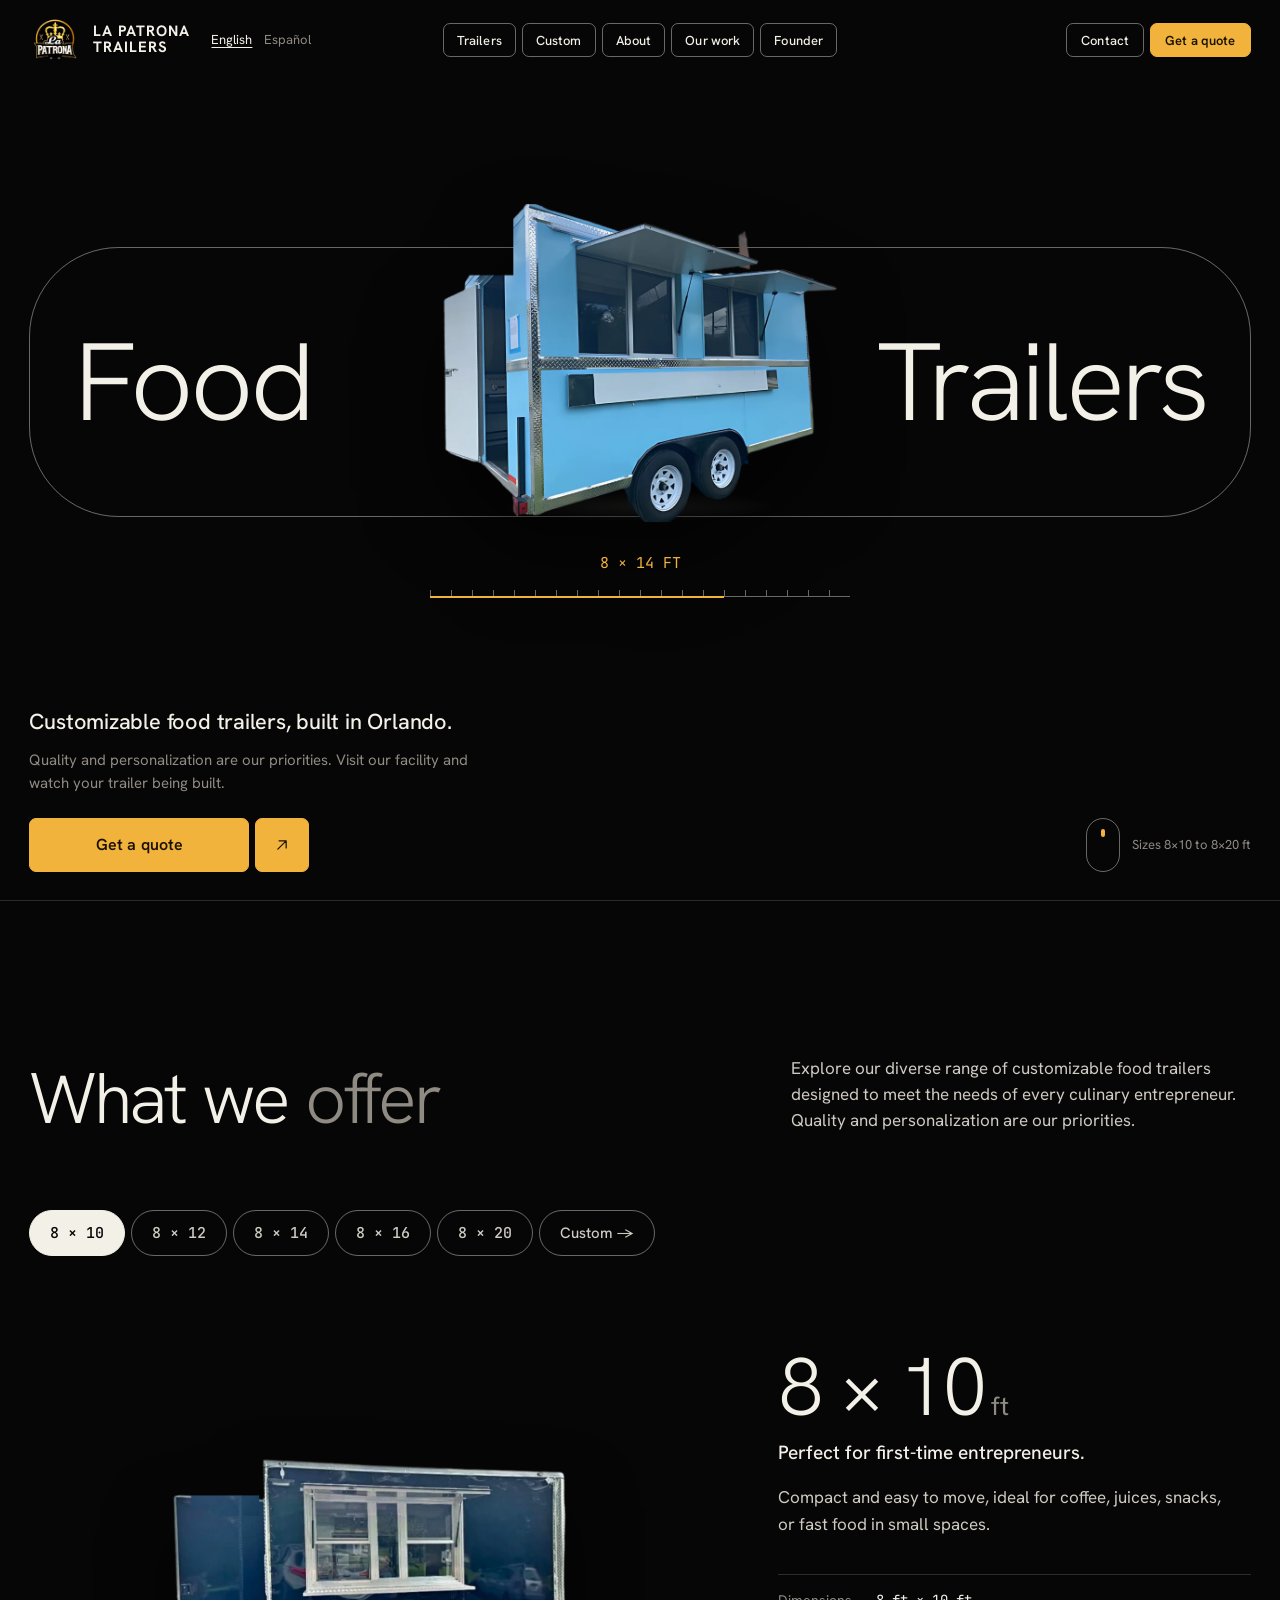
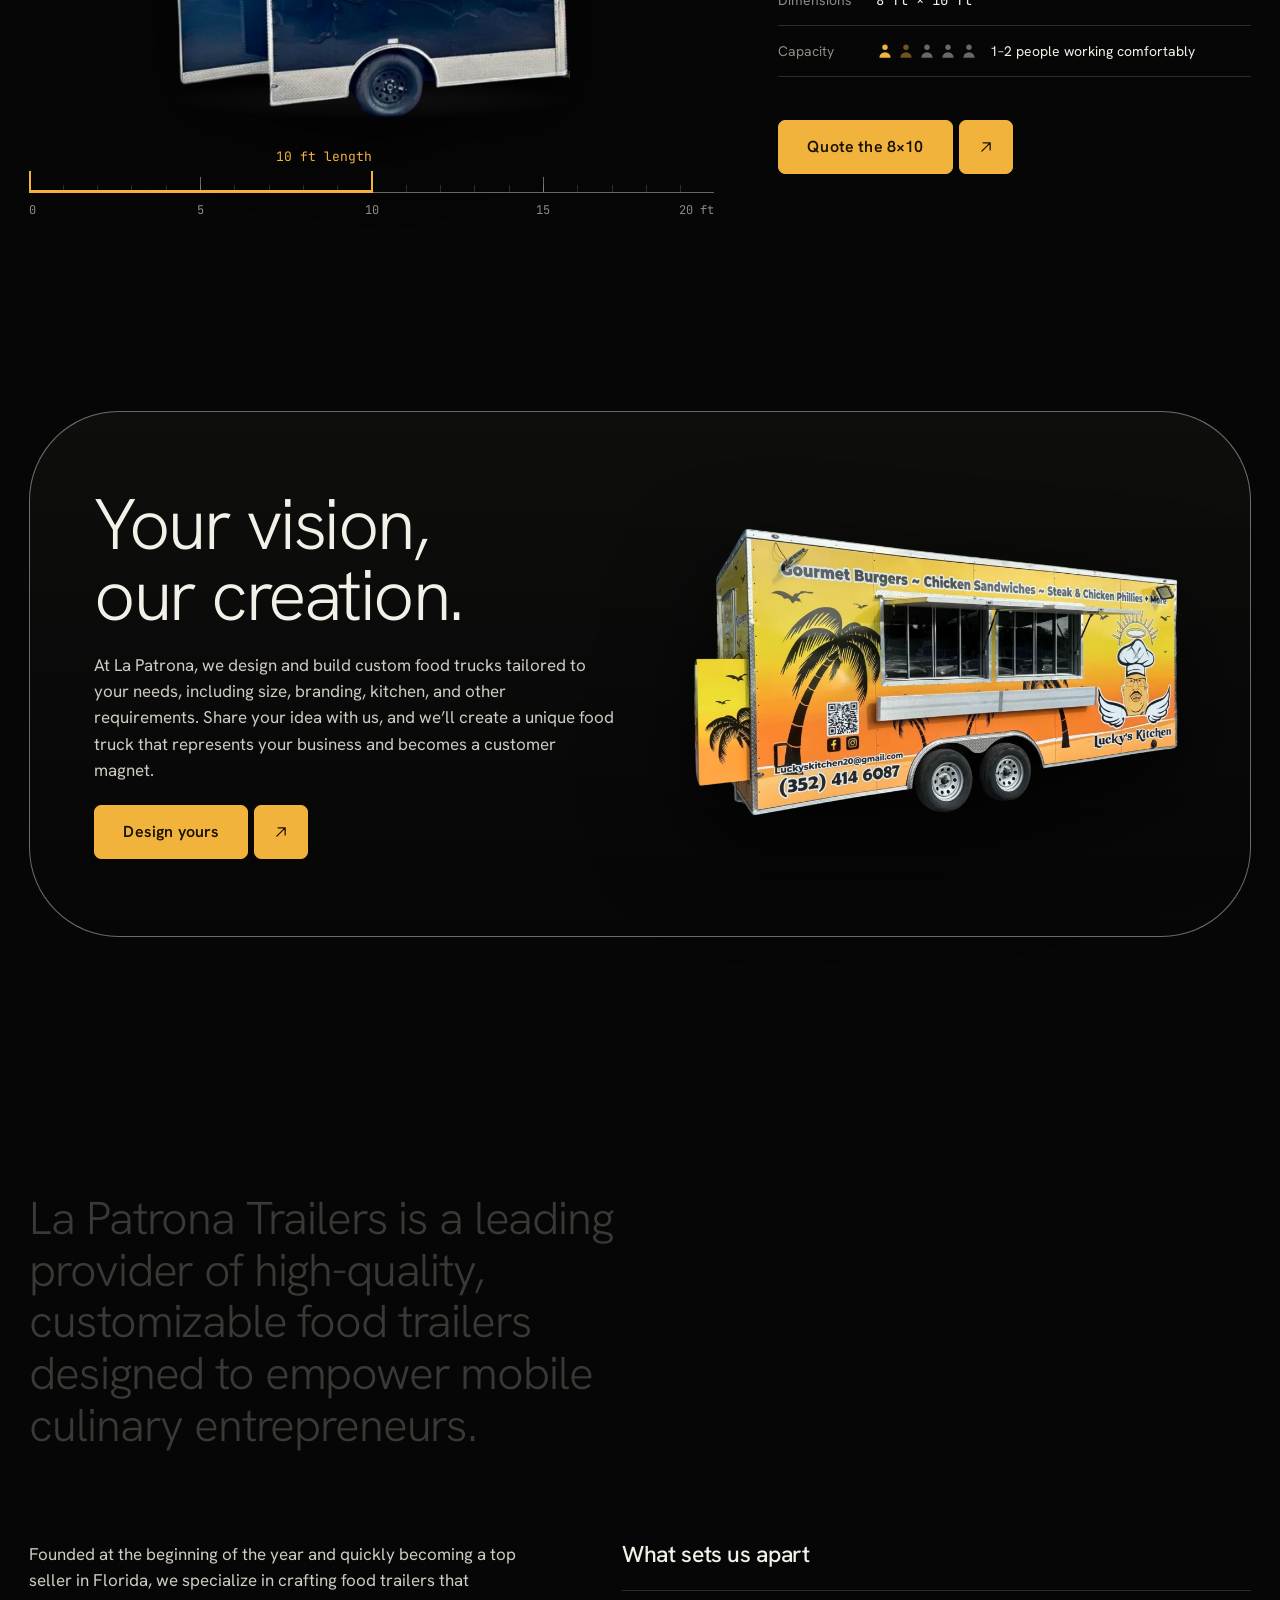
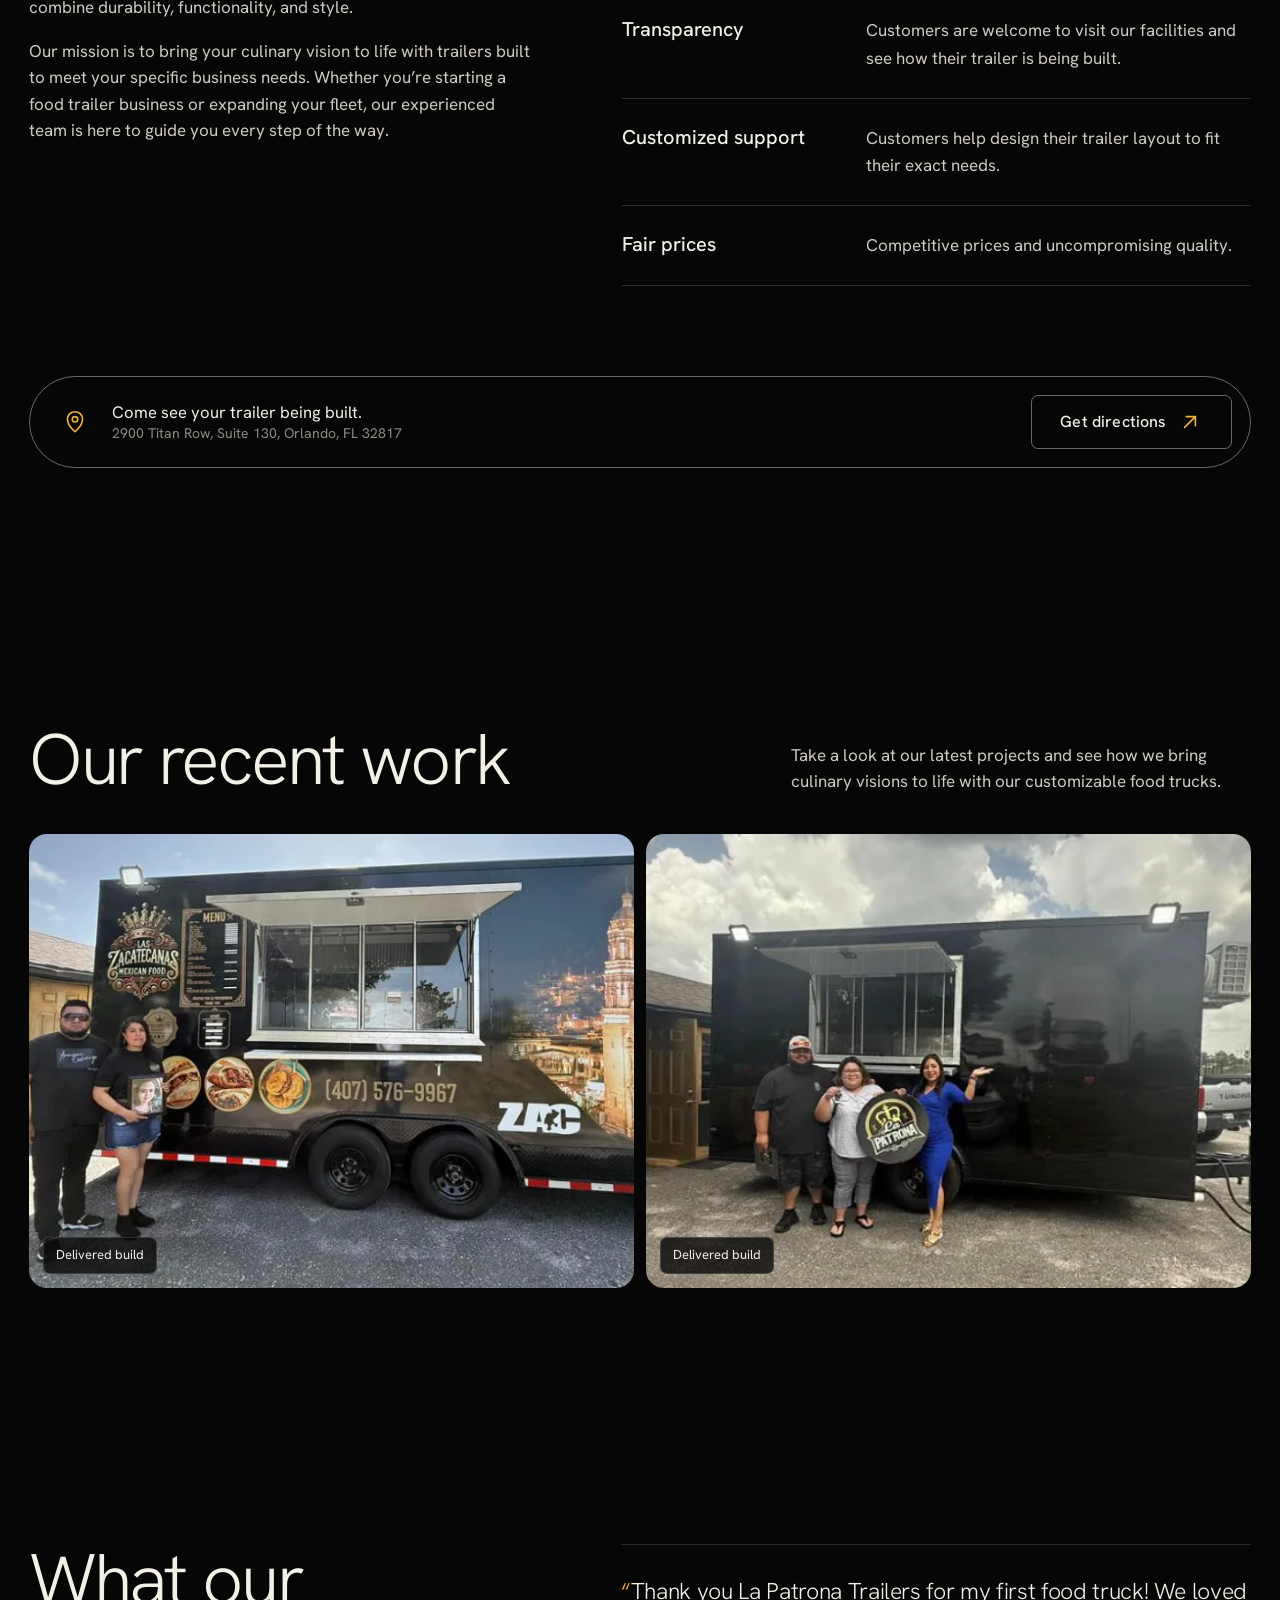
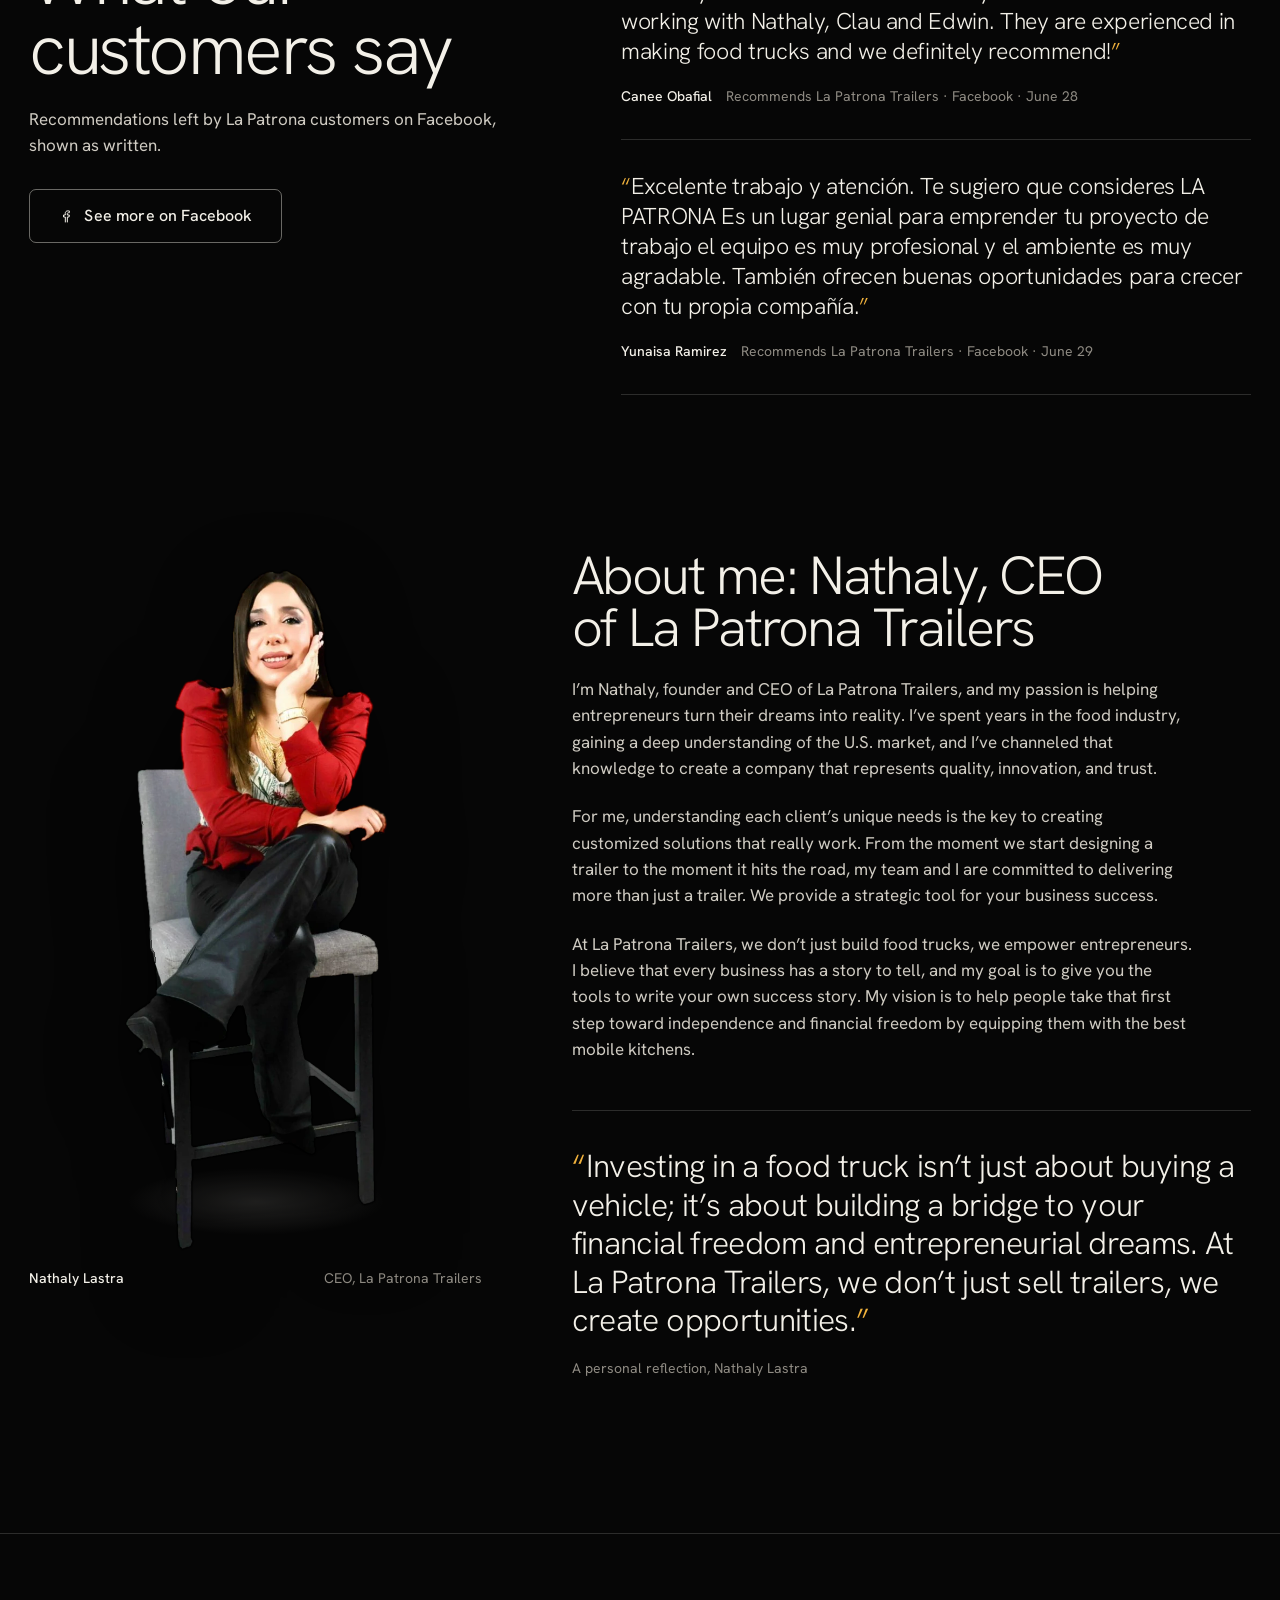
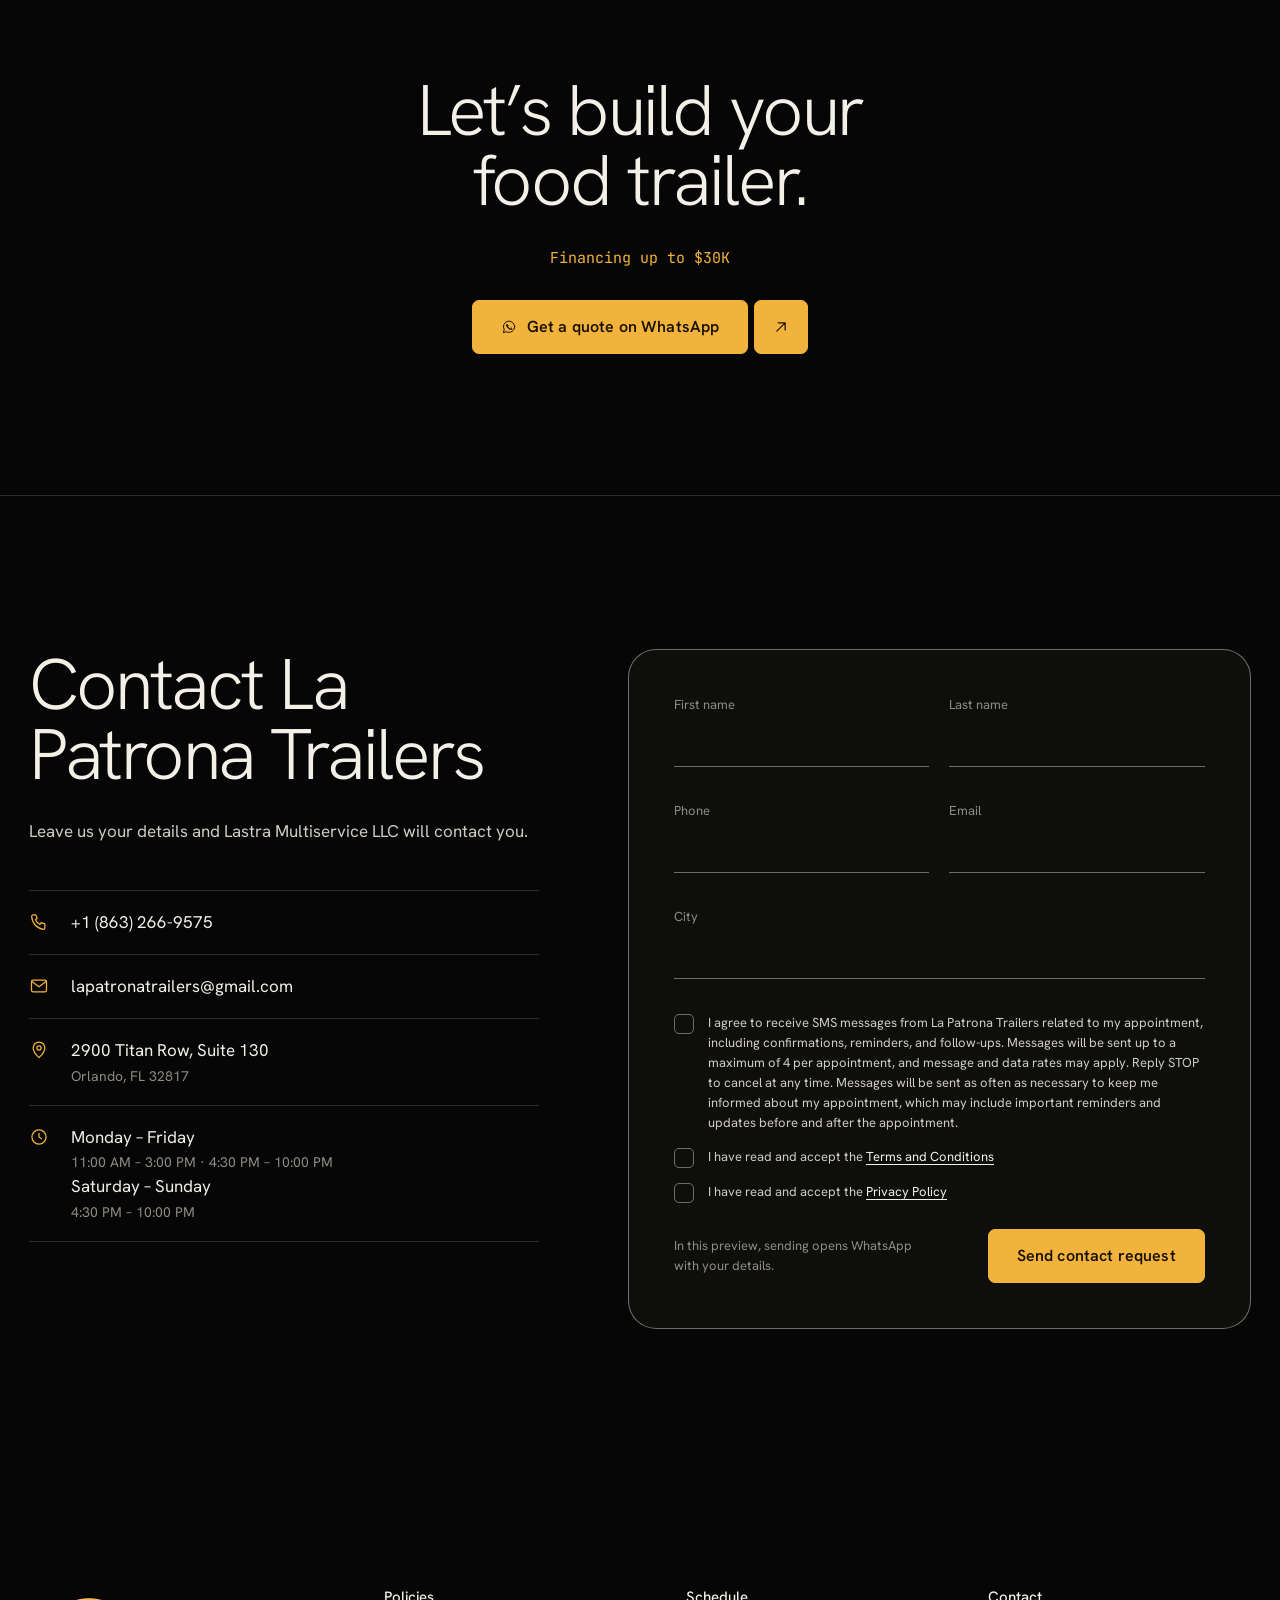
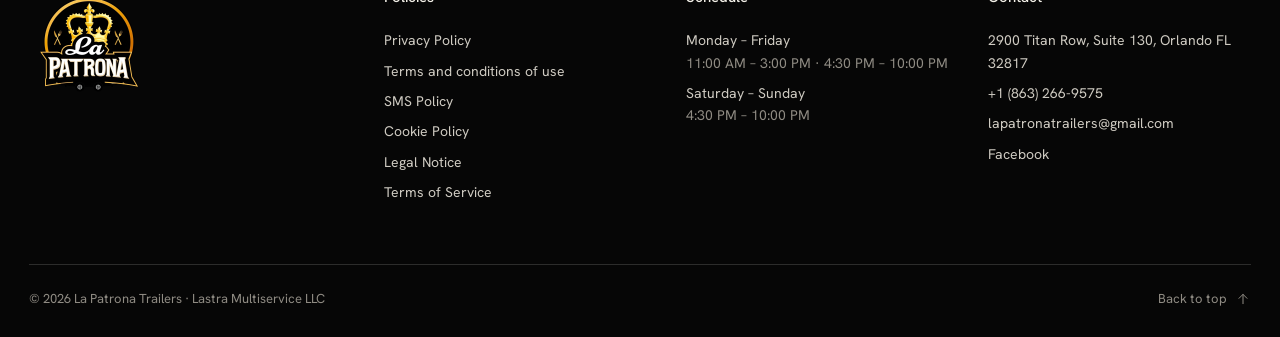
==== commit 81fa5910: "Apply finish-review fixes: live reviews, founder cutout, delivered-build grid, 8x14 hero, gold reser" ====
--- a/index.html
+++ b/index.html
@@ -50,14 +50,14 @@
         <div class="capsule">
           <h1><span class="hero-word">Food</span><span class="hero-word">Trailers</span></h1>
           <div class="hero-trailers">
-        <img src="assets/img/trailer-8x10-sm.webp" alt="" data-len="10" data-label="8 × 10 FT" width="900" height="620" fetchpriority="high">
-        <img src="assets/img/trailer-8x12-sm.webp" alt="" data-len="12" data-label="8 × 12 FT" width="900" height="620" loading="lazy">
-        <img src="assets/img/trailer-8x14-sm.webp" alt="" data-len="14" data-label="8 × 14 FT" width="900" height="620" loading="lazy">
+        <img src="assets/img/trailer-8x14-sm.webp" alt="" data-len="14" data-label="8 × 14 FT" width="900" height="620" fetchpriority="high">
         <img src="assets/img/trailer-8x16-sm.webp" alt="" data-len="16" data-label="8 × 16 FT" width="900" height="620" loading="lazy">
         <img src="assets/img/trailer-8x20-sm.webp" alt="" data-len="20" data-label="8 × 20 FT" width="900" height="620" loading="lazy">
+        <img src="assets/img/trailer-8x10-sm.webp" alt="" data-len="10" data-label="8 × 10 FT" width="900" height="620" loading="lazy">
+        <img src="assets/img/trailer-8x12-sm.webp" alt="" data-len="12" data-label="8 × 12 FT" width="900" height="620" loading="lazy">
           </div>
           <div class="hero-readout" aria-hidden="true">
-            <span class="size mono">8 × 10 FT</span>
+            <span class="size mono">8 × 14 FT</span>
             <div class="ruler-mini"><span></span></div>
           </div>
         </div>
@@ -229,7 +229,7 @@
           <p class="lede">Our mission is to bring your culinary vision to life with trailers built to meet your specific business needs. Whether you’re starting a food trailer business or expanding your fleet, our experienced team is here to guide you every step of the way.</p>
         </div>
         <div class="apart">
-          <h3>What sets us apart</h3>
+          <h3 class="h3">What sets us apart</h3>
           <ul>
             <li><strong>Transparency</strong><p>Customers are welcome to visit our facilities and see how their trailer is being built.</p></li>
             <li><strong>Customized support</strong><p>Customers help design their trailer layout to fit their exact needs.</p></li>
@@ -246,20 +246,12 @@
 
     <section class="section-tight" id="work" aria-labelledby="work-h" style="padding-inline: var(--gutter)">
       <div class="work-head">
-        <div>
-          <h2 class="display" id="work-h">Our recent <em>work</em></h2>
-          <p class="lede">Take a look at our latest projects and see how we bring culinary visions to life with our customizable food trucks.</p>
-        </div>
-        <div class="rail-controls">
-          <button class="btn" type="button" data-rail="-1" aria-label="Previous"><svg class="icon" viewBox="0 0 24 24" fill="none" stroke="currentColor" stroke-width="1.5" stroke-linecap="round" stroke-linejoin="round" aria-hidden="true"><path d="M19 12H5m6-6-6 6 6 6"/></svg></button>
-          <button class="btn" type="button" data-rail="1" aria-label="Next"><svg class="icon" viewBox="0 0 24 24" fill="none" stroke="currentColor" stroke-width="1.5" stroke-linecap="round" stroke-linejoin="round" aria-hidden="true"><path d="M5 12h14m-6-6 6 6-6 6"/></svg></button>
-        </div>
-      </div>
-      <div class="work-rail">
-        <figure><img src="assets/img/gallery-2.webp" alt="Hand holding La Patrona keychain in front of a new trailer" loading="lazy"></figure>
-        <figure><img src="assets/img/work-1.webp" alt="Customers with their black La Patrona food trailer" loading="lazy"><figcaption>Delivered build</figcaption></figure>
-        <figure><img src="assets/img/gallery-1.webp" alt="La Patrona food trailers collage" loading="lazy"></figure>
-        <figure><img src="assets/img/work-2.webp" alt="Customers receiving their black food trailer" loading="lazy"><figcaption>Delivered build</figcaption></figure>
+        <h2 class="display" id="work-h">Our recent <em>work</em></h2>
+        <p class="lede">Take a look at our latest projects and see how we bring culinary visions to life with our customizable food trucks.</p>
+      </div>
+      <div class="work-grid">
+        <figure><img src="assets/img/work-1.webp" alt="Customers with their black La Patrona food trailer" loading="lazy" width="653" height="463"><figcaption>Delivered build</figcaption></figure>
+        <figure><img src="assets/img/work-2.webp" alt="Customers receiving their black food trailer" loading="lazy" width="550" height="393"><figcaption>Delivered build</figcaption></figure>
       </div>
     </section>
 
@@ -267,14 +259,20 @@
       <div class="reviews">
         <div>
           <h2 class="display" id="rev-h">What our customers <em>say</em></h2>
-          <p class="lede">Reviews left by La Patrona customers on Facebook.</p>
+          <p class="lede">Recommendations left by La Patrona customers on Facebook, shown as written.</p>
           <div class="btn-pair">
             <a class="btn btn-lg" href="https://www.facebook.com/LaPatronaTrailersOFICIAL/" target="_blank" rel="noopener"><svg class="icon" viewBox="0 0 24 24" fill="none" stroke="currentColor" stroke-width="1.5" stroke-linecap="round" stroke-linejoin="round" aria-hidden="true"><path d="M14 21v-7.5h2.6l.4-3H14V8.6c0-.9.3-1.5 1.6-1.5H17V4.4a20 20 0 0 0-2.3-.1c-2.3 0-3.8 1.4-3.8 3.9v2.3H8.3v3H11V21"/></svg> See more on Facebook</a>
           </div>
         </div>
-        <div class="review-shots">
-          <figure><img src="assets/img/review-1.webp" alt="Customer review on Facebook" loading="lazy" width="808" height="217"></figure>
-          <figure><img src="assets/img/review-2.webp" alt="Customer review on Facebook" loading="lazy" width="808" height="213"></figure>
+        <div class="review-list">
+          <figure class="review" lang="en">
+            <blockquote><p>Thank you La Patrona Trailers for my first food truck! We loved working with Nathaly, Clau and Edwin. They are experienced in making food trucks and we definitely recommend!</p></blockquote>
+            <figcaption><strong>Canee Obafial</strong><span>Recommends La Patrona Trailers · Facebook · June 28</span></figcaption>
+          </figure>
+          <figure class="review" lang="es">
+            <blockquote><p>Excelente trabajo y atención. Te sugiero que consideres LA PATRONA Es un lugar genial para emprender tu proyecto de trabajo el equipo es muy profesional y el ambiente es muy agradable. También ofrecen buenas oportunidades para crecer con tu propia compañía.</p></blockquote>
+            <figcaption><strong>Yunaisa Ramirez</strong><span>Recommends La Patrona Trailers · Facebook · June 29</span></figcaption>
+          </figure>
         </div>
       </div>
     </section>
@@ -282,7 +280,7 @@
     <section class="section" id="founder" aria-labelledby="founder-h" style="padding-top:0">
       <div class="founder">
         <figure class="founder-photo">
-          <div class="frame"><img src="assets/img/nathaly.webp" alt="Nathaly Lastra, founder and CEO of La Patrona Trailers" loading="lazy" width="683" height="1024"></div>
+          <div class="stage"><img src="assets/img/nathaly-cutout.webp" alt="Nathaly Lastra, founder and CEO of La Patrona Trailers" loading="lazy" width="495" height="1271"></div>
           <figcaption><strong>Nathaly Lastra</strong><span>CEO, La Patrona Trailers</span></figcaption>
         </figure>
         <div class="founder-copy">
@@ -300,6 +298,7 @@
 
     <section class="cta-band" aria-labelledby="cta-h">
       <h2 class="display" id="cta-h">Let’s build your <em>food trailer.</em></h2>
+      <p class="finance mono">Financing up to $30K</p>
       <div class="btn-pair">
         <a class="btn btn-gold btn-lg" href="https://wa.link/mzfoe2" target="_blank" rel="noopener"><svg class="icon" viewBox="0 0 24 24" fill="none" stroke="currentColor" stroke-width="1.5" stroke-linecap="round" stroke-linejoin="round" aria-hidden="true"><path d="M20.5 11.6a8.4 8.4 0 0 1-12.3 7.5L3.5 20.5l1.4-4.6A8.4 8.4 0 1 1 20.5 11.6Z"/><path d="M9 9.2c.2 1.9 1.9 4.4 4.6 5.3l1.2-1.2 1.7.8-.4 1.6c-3.6.4-7.4-3.1-7.9-6.6l1.5-.6.9 1.6Z"/></svg> Get a quote on WhatsApp</a>
         <a class="btn btn-gold btn-lg btn-square" href="https://wa.link/mzfoe2" target="_blank" rel="noopener" aria-hidden="true" tabindex="-1"><svg class="icon" viewBox="0 0 24 24" fill="none" stroke="currentColor" stroke-width="1.5" stroke-linecap="round" stroke-linejoin="round" aria-hidden="true"><path d="M7 17 17 7M8.5 7H17v8.5"/></svg></a>
--- a/assets/css/site.css
+++ b/assets/css/site.css
@@ -93,10 +93,6 @@
   display: grid; grid-template-rows: 1fr auto; padding: 96px var(--gutter) 28px;
   overflow: hidden; isolation: isolate;
 }
-.hero::before {
-  content: ""; position: absolute; inset: 0; z-index: -1;
-  background: radial-gradient(60% 45% at 50% 52%, rgba(242, 179, 61, 0.10), transparent 70%);
-}
 .hero-stage { position: relative; display: grid; place-items: center; }
 .capsule {
   position: relative; width: 100%;
@@ -112,6 +108,11 @@
   position: relative; z-index: 2;
 }
 .hero-trailers { position: absolute; left: 50%; top: 50%; width: min(36vw, 600px); aspect-ratio: 1.45; transform: translate(-50%, -56%); z-index: 1; pointer-events: none; }
+.hero-trailers { translate: 0 calc(var(--hp, 0) * -70px); scale: calc(1 + var(--hp, 0) * 0.08); }
+.hero-trailers::after, .size-visual .photo::after, .founder-photo .stage::after {
+  content: ""; position: absolute; left: 8%; right: 8%; bottom: -2%; height: 14%; z-index: -1;
+  background: radial-gradient(50% 50% at 50% 50%, rgba(243, 240, 232, 0.13), transparent 70%);
+}
 .hero-trailers img {
   position: absolute; inset: 0; width: 100%; height: 100%; object-fit: contain;
   opacity: 0; transform: translateX(14%) scale(0.96); filter: blur(6px) brightness(0.7);
@@ -151,7 +152,8 @@
   font-size: clamp(40px, 5.6vw, 96px); line-height: 0.98; letter-spacing: -0.035em;
   text-wrap: balance;
 }
-.display em { font-style: normal; color: var(--dim); }
+.display em { font-style: normal; }
+#offer-h em { color: var(--dim); }
 .h3 { color: var(--bone); font-weight: 500; font-size: clamp(22px, 1.8vw, 28px); line-height: 1.2; letter-spacing: -0.015em; }
 .lede { color: var(--bone-2); font-size: clamp(17px, 1.3vw, 20px); line-height: 1.55; max-width: 60ch; }
 .split-head { display: grid; grid-template-columns: 1.1fr 1fr; gap: 32px clamp(32px, 6vw, 120px); align-items: end; margin-bottom: clamp(48px, 6vw, 88px); }
@@ -179,7 +181,7 @@
 .size-panel + .size-panel { border-top: 1px solid var(--line); padding-top: 48px; }
 .js .size-panel + .size-panel { border-top: 0; padding-top: 0; }
 .size-visual { display: grid; gap: 28px; }
-.size-visual .photo { display: flex; align-items: flex-end; justify-content: center; aspect-ratio: 1.65; }
+.size-visual .photo { position: relative; isolation: isolate; display: flex; align-items: flex-end; justify-content: center; aspect-ratio: 1.65; }
 .size-visual .photo img { width: var(--scale, 100%); max-height: 100%; object-fit: contain; filter: drop-shadow(0 34px 34px rgba(0, 0, 0, 0.65)); }
 .js .size-panel.is-entering .photo img { animation: roll-in 1.1s var(--ease-out) both; }
 .js .size-panel.is-entering .ruler .fill { animation: extend 1.2s var(--ease-out) both; }
@@ -247,7 +249,7 @@
 .no-js .statement .w, .reduce .statement .w { color: var(--bone); }
 .about-grid { display: grid; grid-template-columns: 1fr 1.25fr; gap: clamp(40px, 7vw, 140px); margin-top: clamp(56px, 7vw, 110px); }
 .about-grid .lede + .lede { margin-top: 18px; }
-.apart h3 { color: var(--dim); font-size: 14px; font-weight: 500; margin-bottom: 14px; }
+.apart h3 { margin-bottom: 22px; }
 .apart li { display: grid; grid-template-columns: minmax(150px, 0.8fr) 1.4fr; gap: 24px; padding: 26px 0; border-top: 1px solid var(--line); }
 .apart li:last-child { border-bottom: 1px solid var(--line); }
 .apart strong { color: var(--bone); font-weight: 500; font-size: 20px; line-height: 1.25; }
@@ -263,34 +265,33 @@
 .visit p span { display: block; color: var(--dim); font-size: 14px; }
 
 /* ---------- Recent work ---------- */
-.work-rail {
-  display: grid; grid-auto-flow: column; grid-auto-columns: clamp(260px, 30vw, 460px); gap: 12px;
-  overflow-x: auto; scroll-snap-type: x mandatory; padding-bottom: 18px;
-  margin-inline: calc(-1 * var(--gutter)); padding-inline: var(--gutter); scroll-padding-inline: var(--gutter);
-}
-.work-rail figure { scroll-snap-align: start; position: relative; border-radius: 18px; overflow: hidden; background: var(--ink-3); aspect-ratio: 4 / 5; }
-.work-rail img { width: 100%; height: 100%; object-fit: cover; transition: transform 1.2s var(--ease-out); }
-.work-rail figure:hover img { transform: scale(1.04); }
-.work-rail figcaption { position: absolute; left: 12px; bottom: 12px; font-size: 13px; color: var(--bone); background: rgba(6, 6, 6, 0.72); border: 1px solid var(--line); padding: 7px 12px; border-radius: 7px; backdrop-filter: blur(6px); }
-.rail-controls { display: flex; gap: 6px; }
-.rail-controls .btn { width: 46px; min-height: 46px; padding: 0; }
-.rail-controls .icon { width: 18px; height: 18px; }
-.work-head { display: flex; justify-content: space-between; align-items: end; gap: 24px; margin-bottom: 40px; flex-wrap: wrap; }
-.work-head .lede { margin-top: 18px; max-width: 52ch; }
+.work-grid { display: grid; grid-template-columns: 1fr 1fr; gap: 12px; }
+.work-grid figure { position: relative; border-radius: 18px; overflow: hidden; background: var(--ink-3); aspect-ratio: 4 / 3; }
+.work-grid img { width: 100%; height: 100%; object-fit: cover; transition: transform 1.2s var(--ease-out); }
+.work-grid figure:hover img { transform: scale(1.03); }
+.work-grid figcaption { position: absolute; left: 14px; bottom: 14px; font-size: 13px; color: var(--bone); background: rgba(6, 6, 6, 0.78); border: 1px solid var(--line); padding: 7px 12px; border-radius: 7px; }
+.work-head { display: grid; grid-template-columns: 1.1fr 1fr; gap: 24px clamp(32px, 6vw, 120px); align-items: end; margin-bottom: 40px; }
+.work-head .lede { justify-self: end; max-width: 46ch; }
 
 /* ---------- Reviews ---------- */
 .reviews { display: grid; grid-template-columns: 0.9fr 1.1fr; gap: clamp(32px, 6vw, 110px); align-items: start; }
-.review-shots { display: grid; gap: 14px; }
-.review-shots figure { border: 1px solid var(--line); border-radius: 16px; padding: 10px; background: var(--ink-2); }
-.review-shots img { border-radius: 8px; width: 100%; }
+.review-list { display: grid; border-top: 1px solid var(--line); }
+.review { padding: 32px 0; border-bottom: 1px solid var(--line); display: grid; gap: 18px; }
+.review p { color: var(--bone); font-weight: 300; font-size: clamp(21px, 1.8vw, 28px); line-height: 1.3; letter-spacing: -0.015em; text-wrap: pretty; }
+.review p::before { content: "\201C"; color: var(--gold); }
+.review p::after { content: "\201D"; color: var(--gold); }
+.review figcaption { display: flex; flex-wrap: wrap; gap: 4px 14px; font-size: 14px; }
+.review figcaption strong { color: var(--bone); font-weight: 500; }
+.review figcaption span { color: var(--dim); }
 .reviews .lede { margin-top: 22px; }
 .reviews .btn-pair { margin-top: 30px; }
 
 /* ---------- Founder ---------- */
 .founder { display: grid; grid-template-columns: minmax(0, 0.8fr) minmax(0, 1.2fr); gap: clamp(40px, 7vw, 130px); align-items: start; }
 .founder-photo { position: sticky; top: 100px; }
-.founder-photo .frame { border-radius: 400px 400px 24px 24px; overflow: hidden; background: #f1f0ee; aspect-ratio: 683 / 1024; max-height: 78vh; }
-.founder-photo img { width: 100%; height: 100%; object-fit: cover; object-position: top; }
+.founder-photo .stage { position: relative; isolation: isolate; display: flex; justify-content: center; height: min(78vh, 760px); padding-top: 20px; }
+.founder-photo .stage img { height: 100%; width: auto; object-fit: contain; filter: drop-shadow(0 30px 40px rgba(0, 0, 0, 0.7)); }
+.founder-photo .stage::after { bottom: 0; }
 .founder-photo figcaption { display: flex; justify-content: space-between; gap: 12px; margin-top: 16px; font-size: 14px; color: var(--dim); }
 .founder-photo figcaption strong { color: var(--bone); font-weight: 500; }
 .founder-copy { display: grid; gap: 22px; }
@@ -303,7 +304,7 @@
 
 /* ---------- CTA band ---------- */
 .cta-band { padding: clamp(80px, 11vw, 170px) var(--gutter); border-top: 1px solid var(--line); border-bottom: 1px solid var(--line); text-align: center; display: grid; justify-items: center; gap: 30px; position: relative; overflow: hidden; }
-.cta-band::before { content: ""; position: absolute; inset: auto 0 -40% 0; height: 80%; background: radial-gradient(50% 50% at 50% 100%, rgba(242, 179, 61, 0.14), transparent 70%); z-index: -1; }
+.finance { color: var(--gold); font-size: 15px; }
 .cta-band .display { max-width: 16ch; }
 
 /* ---------- Contact ---------- */
@@ -367,7 +368,7 @@
   .site-header { grid-template-columns: 1fr auto; }
   .split-head, .about-grid, .reviews, .contact, .founder { grid-template-columns: 1fr; }
   .split-head .lede { justify-self: start; }
-  .founder-photo { position: static; max-width: 440px; }
+  .founder-photo { position: static; }
   .footer-grid { grid-template-columns: 1fr 1fr; }
 }
 @media (max-width: 860px) {
@@ -398,7 +399,9 @@
   .apart li { grid-template-columns: 1fr; gap: 8px; }
   .form { grid-template-columns: 1fr; border-radius: 22px; }
   .footer-grid { grid-template-columns: 1fr; }
-  .work-rail { grid-auto-columns: 78vw; }
+  .work-grid, .work-head { grid-template-columns: 1fr; }
+  .work-head .lede { justify-self: start; }
+  .founder-photo .stage { height: 520px; }
   .quote-bar {
     display: flex; gap: 6px; position: fixed; left: 12px; right: 12px; bottom: 12px; z-index: 60;
     padding: 6px; border-radius: 14px; background: rgba(14, 14, 13, 0.92); border: 1px solid var(--line);
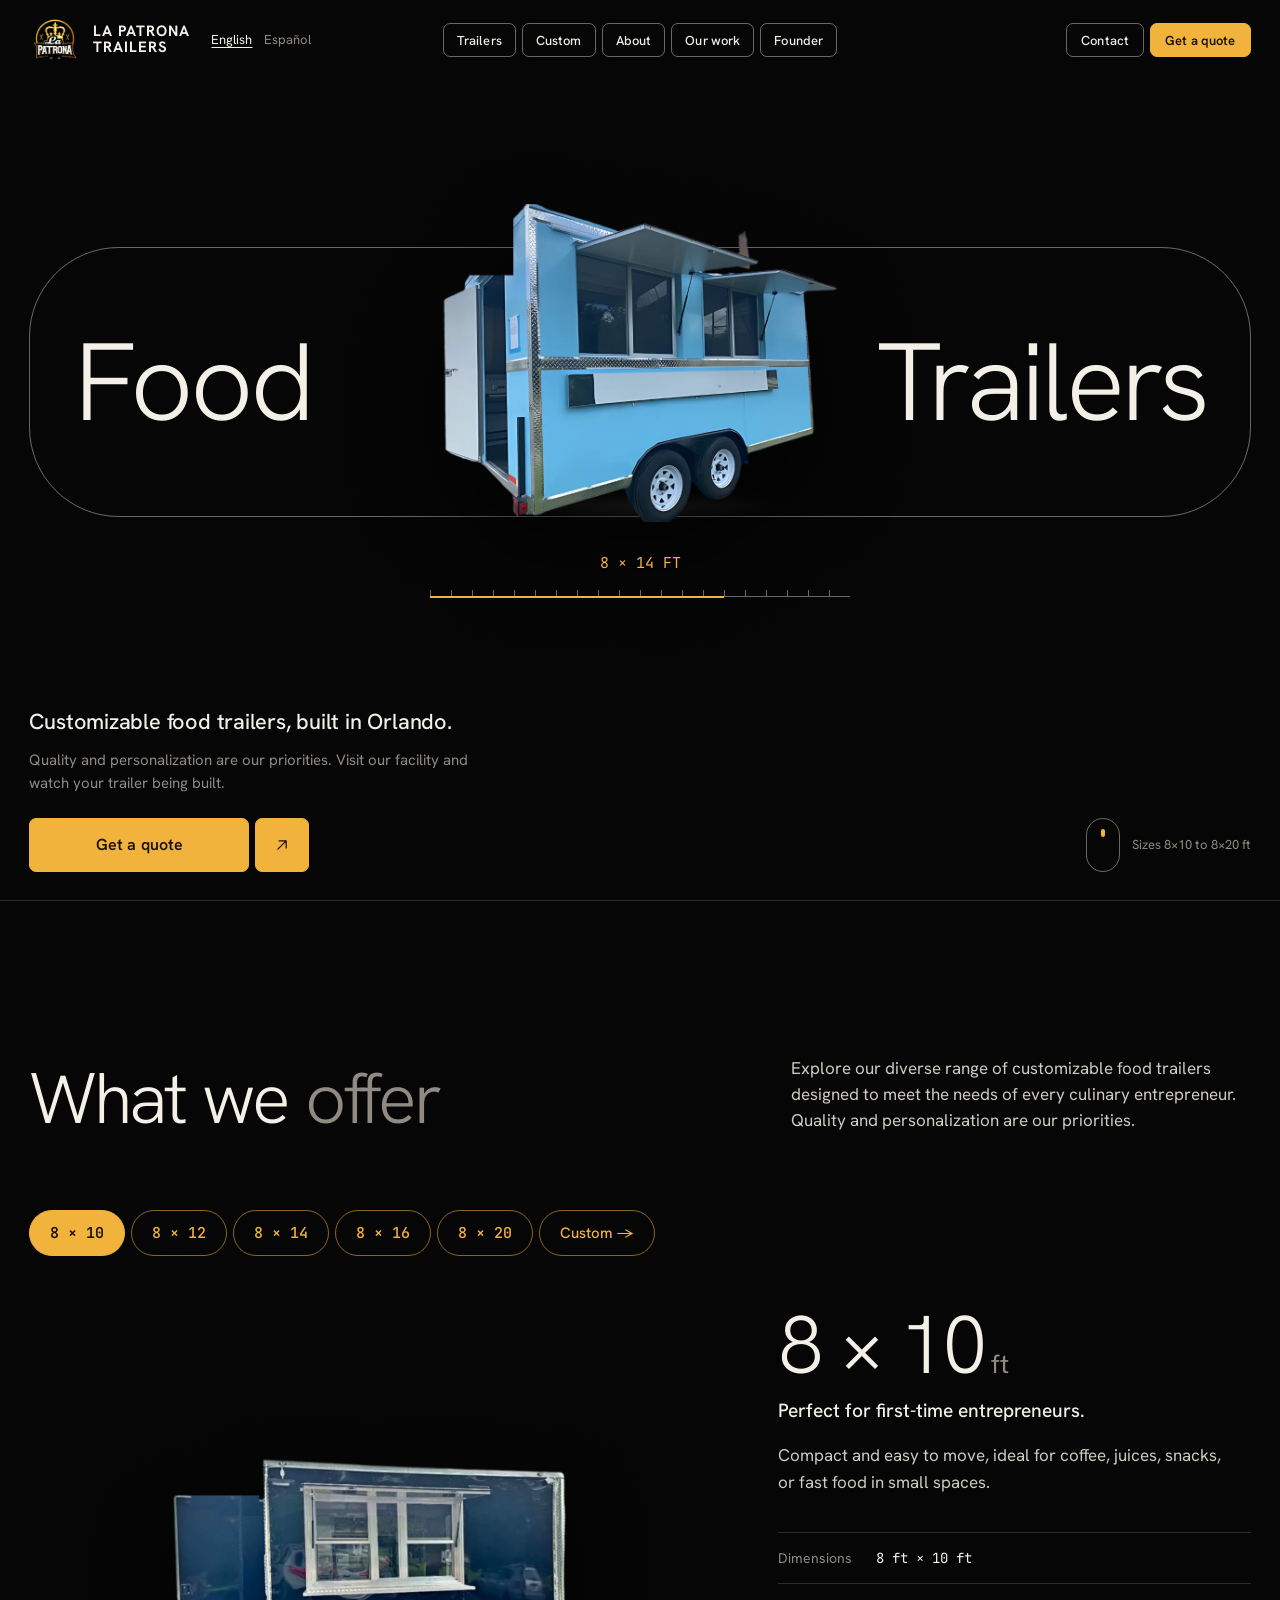
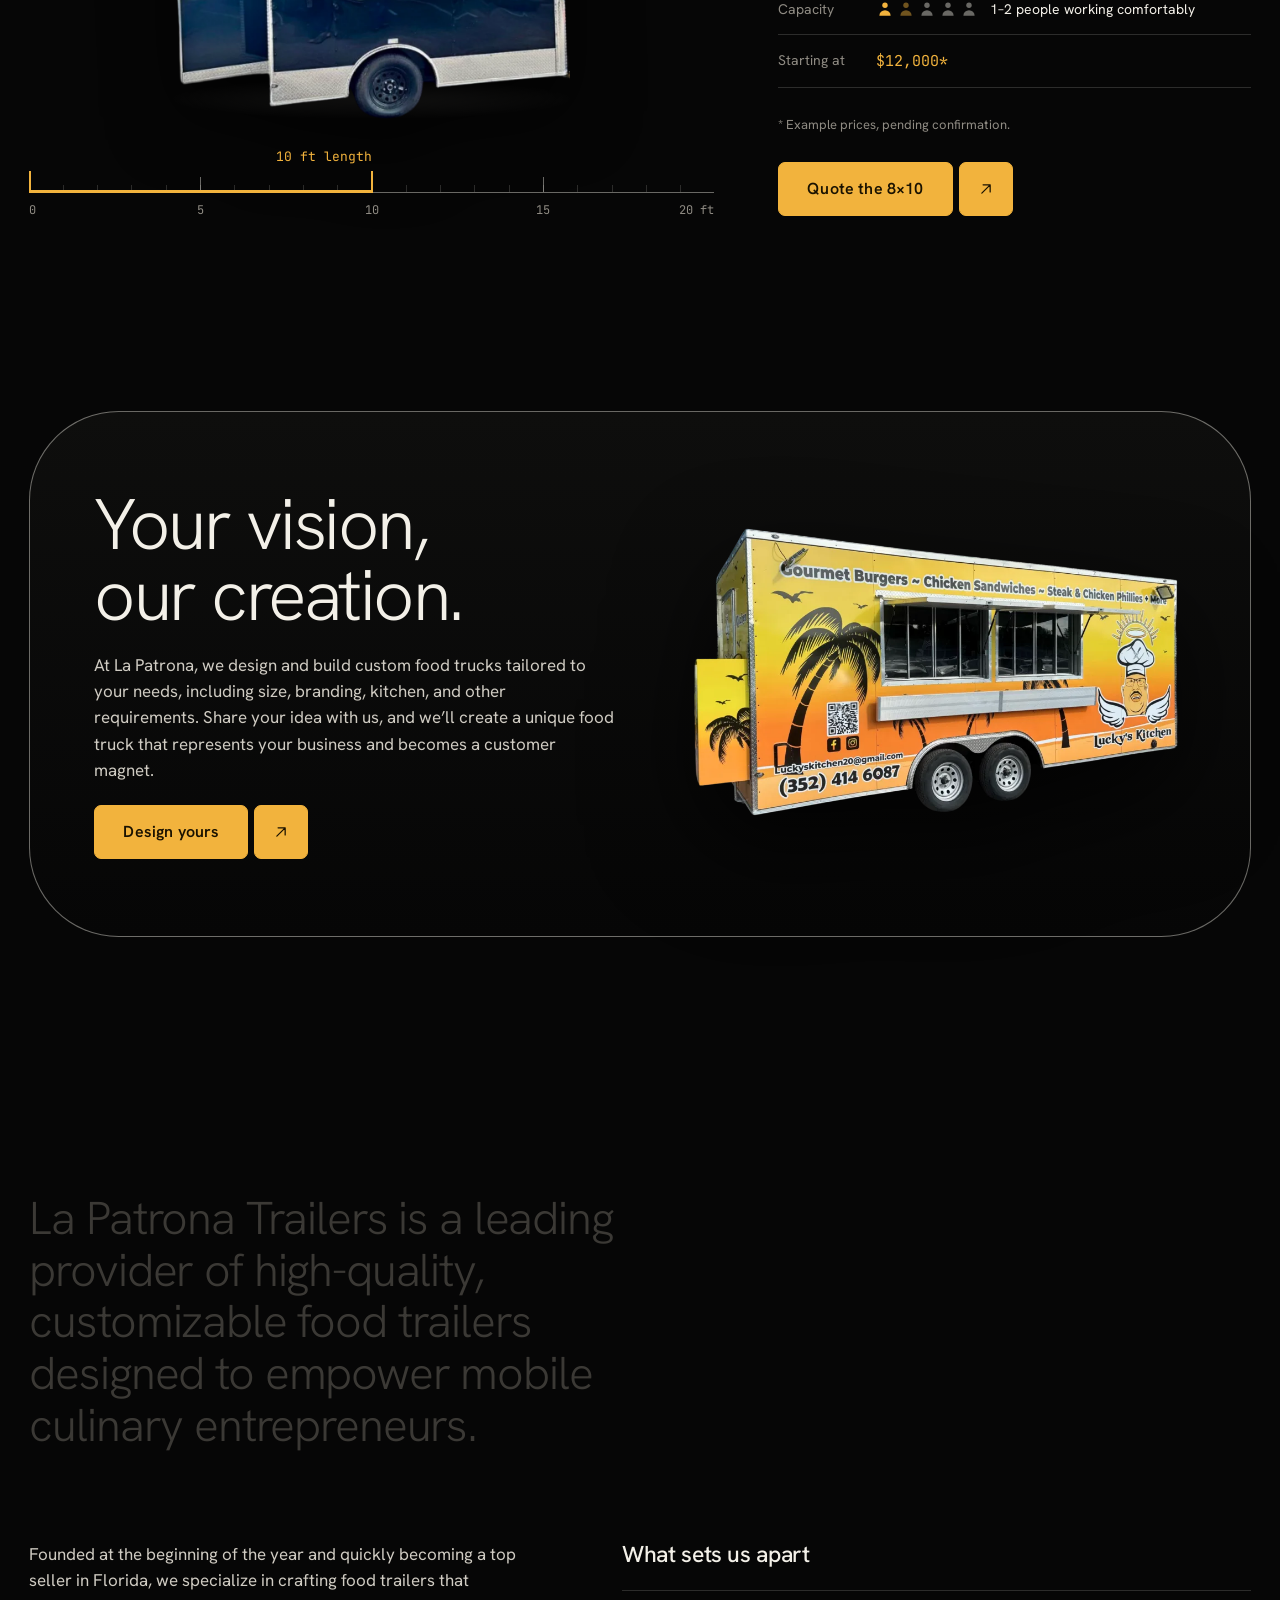
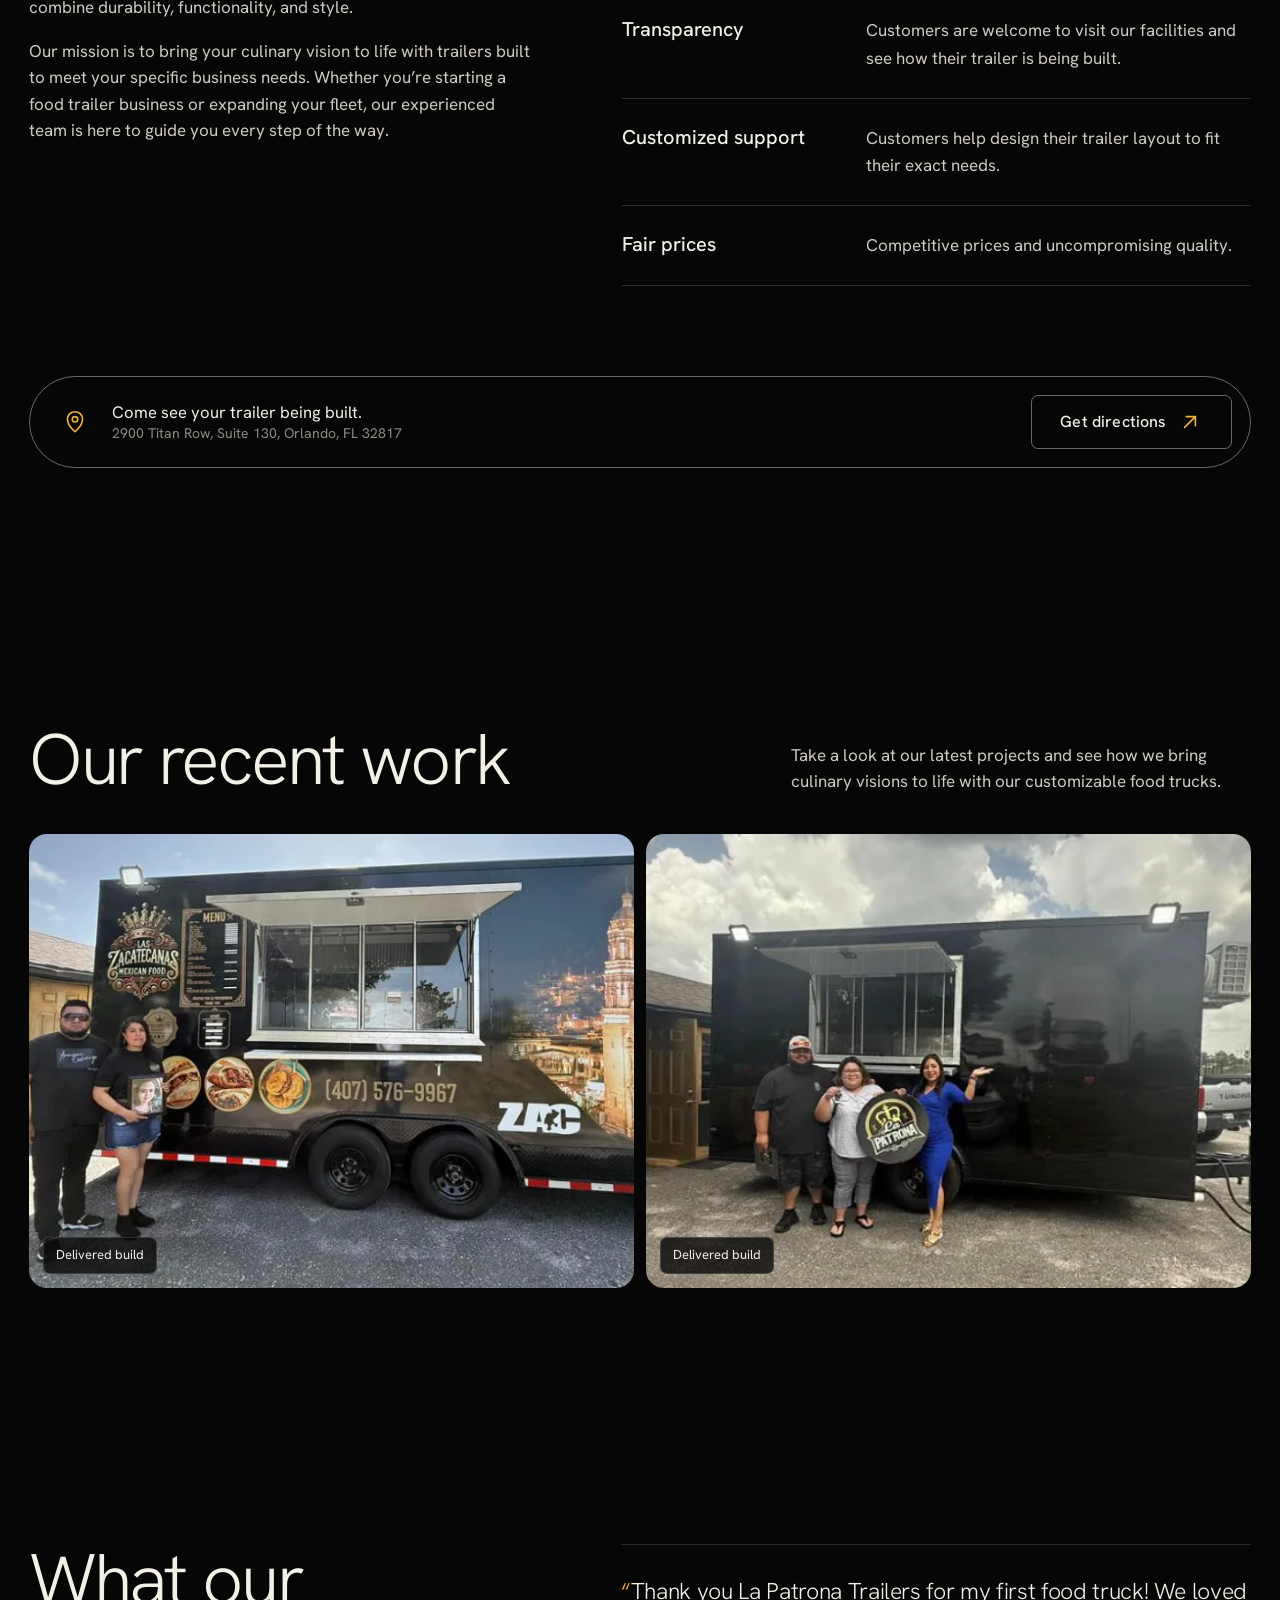
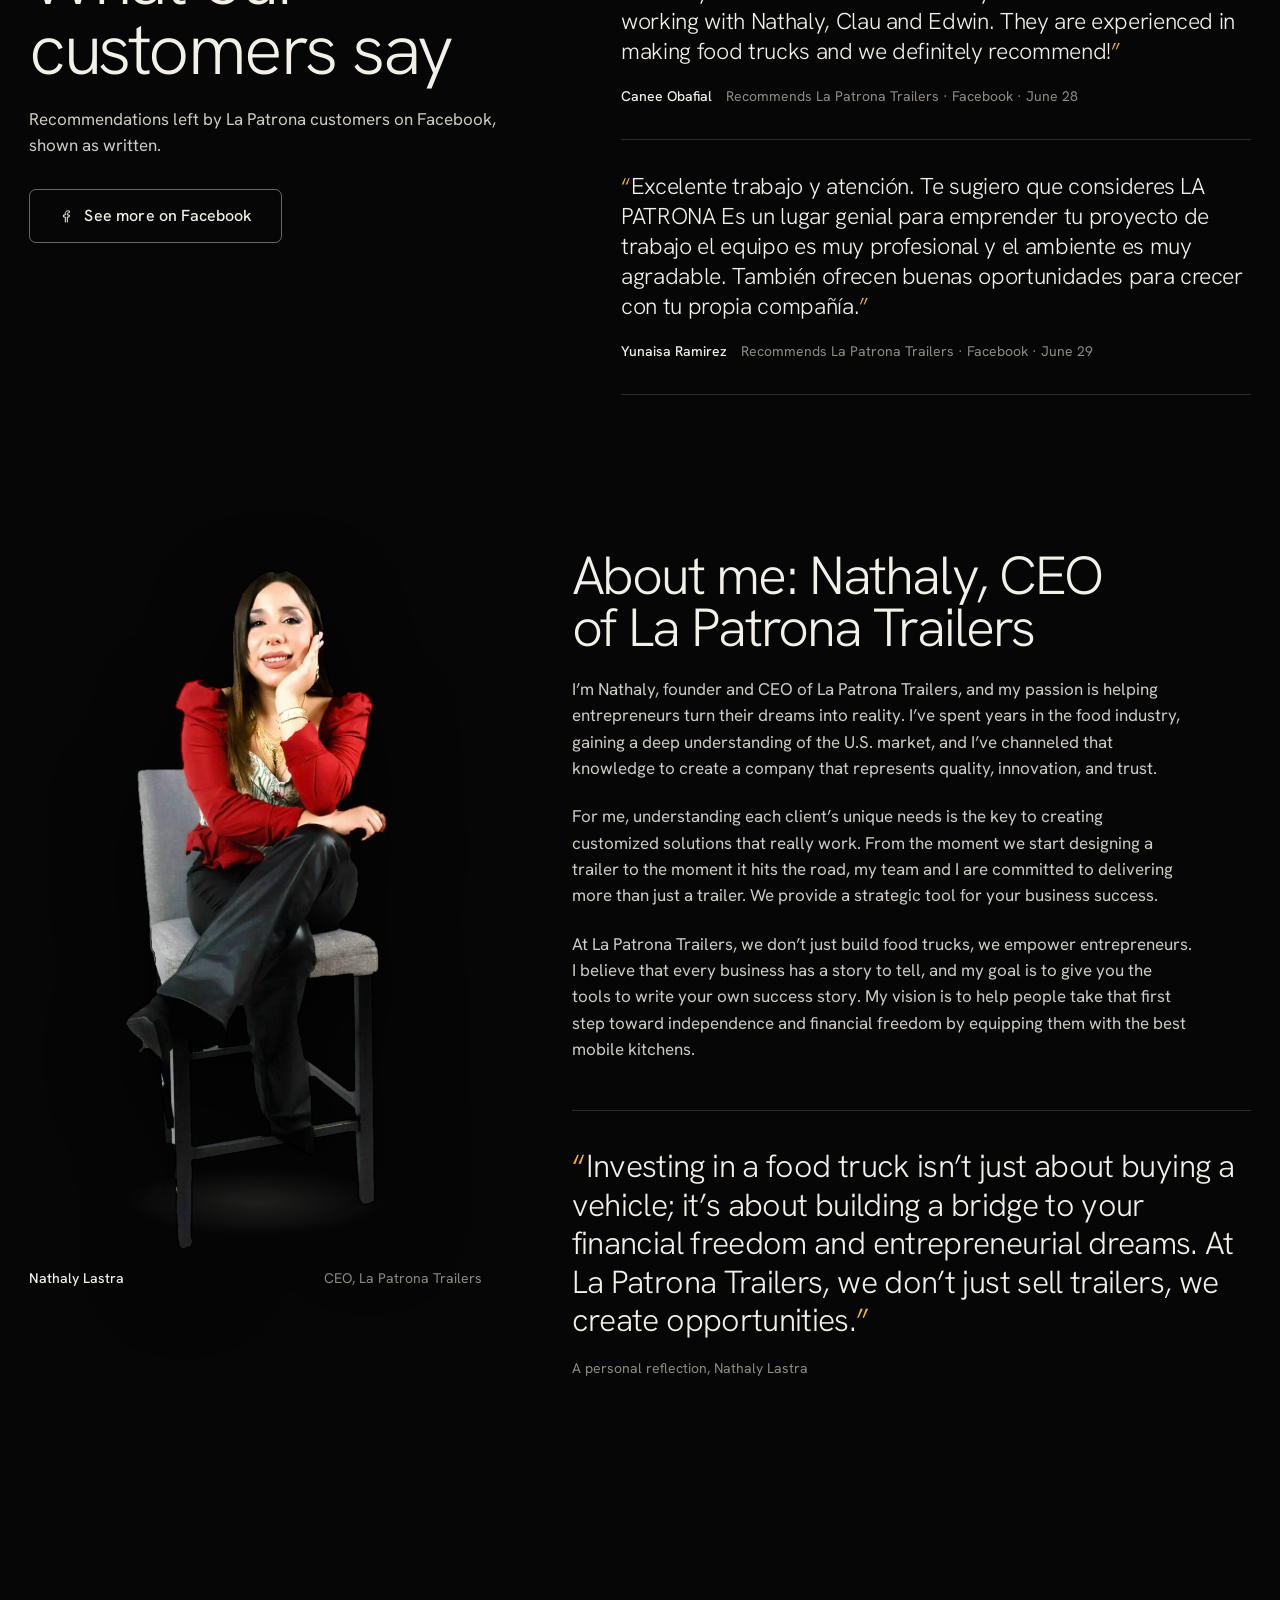
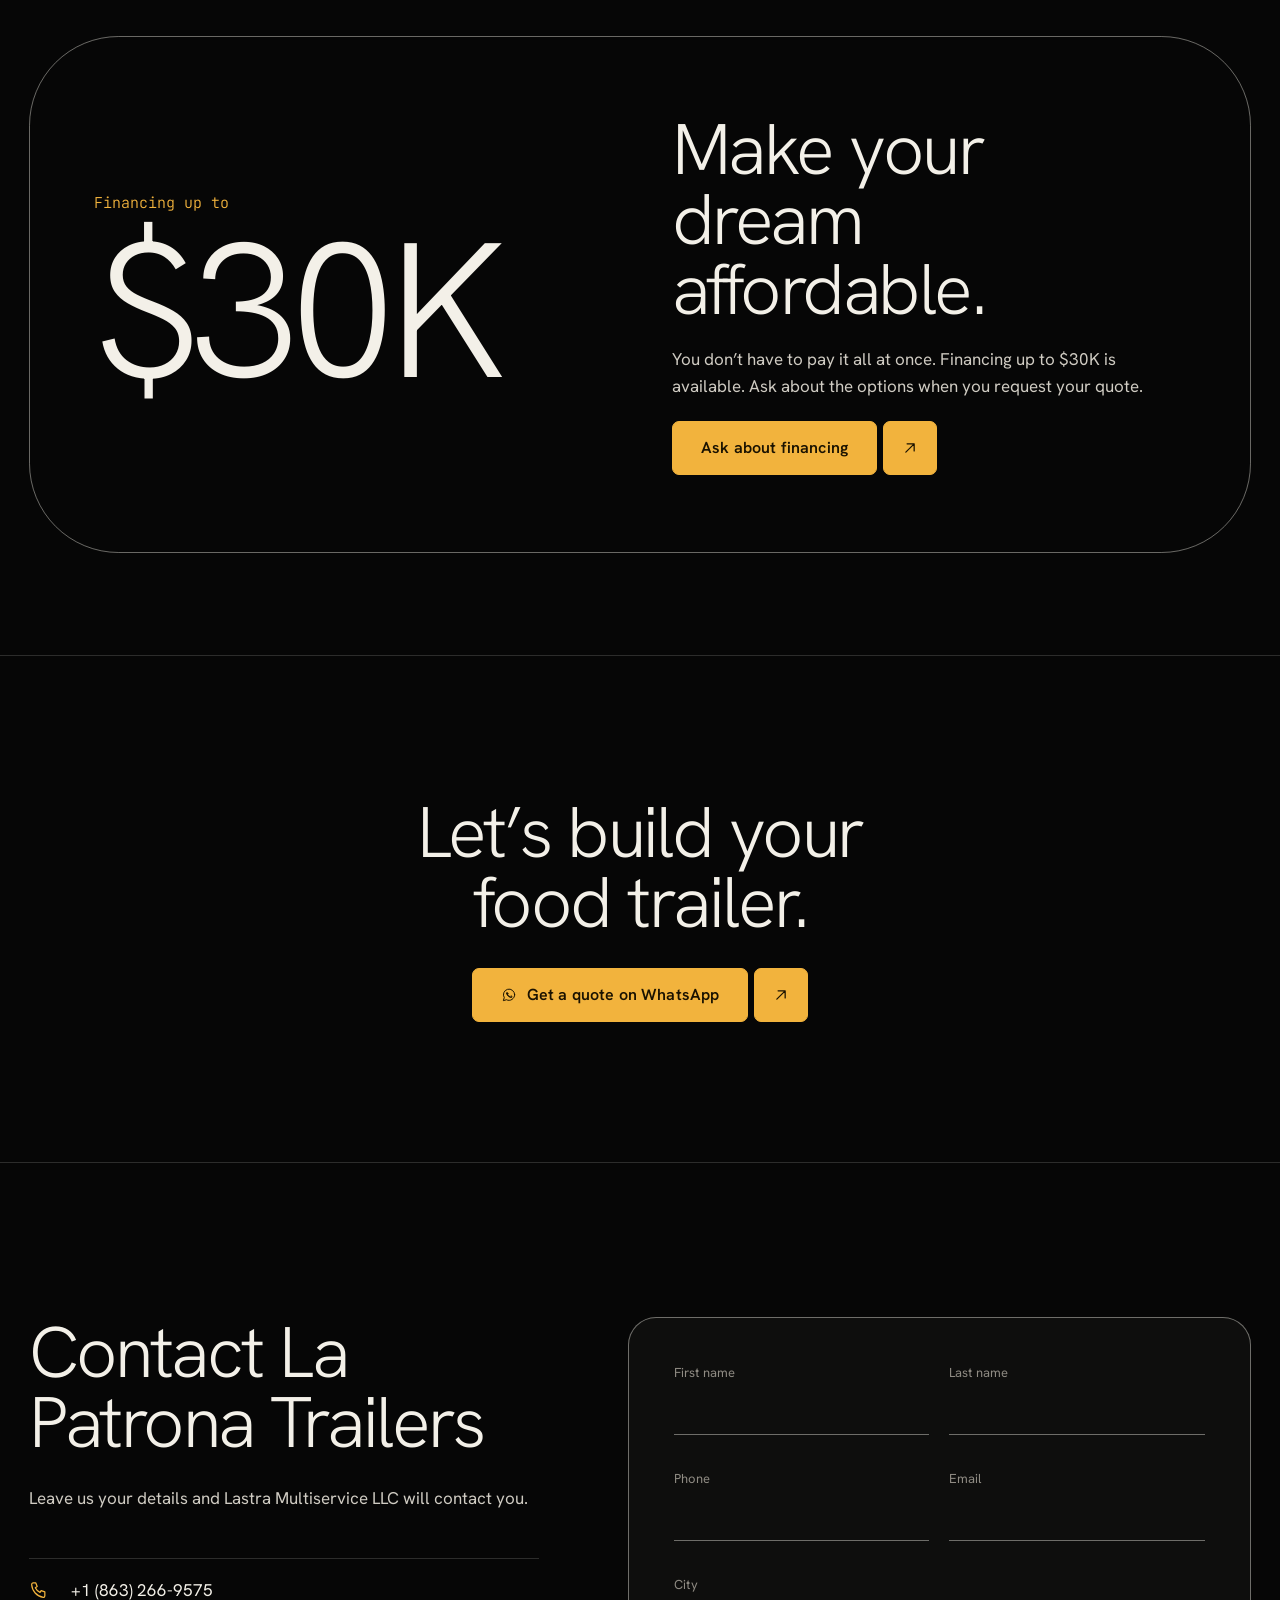
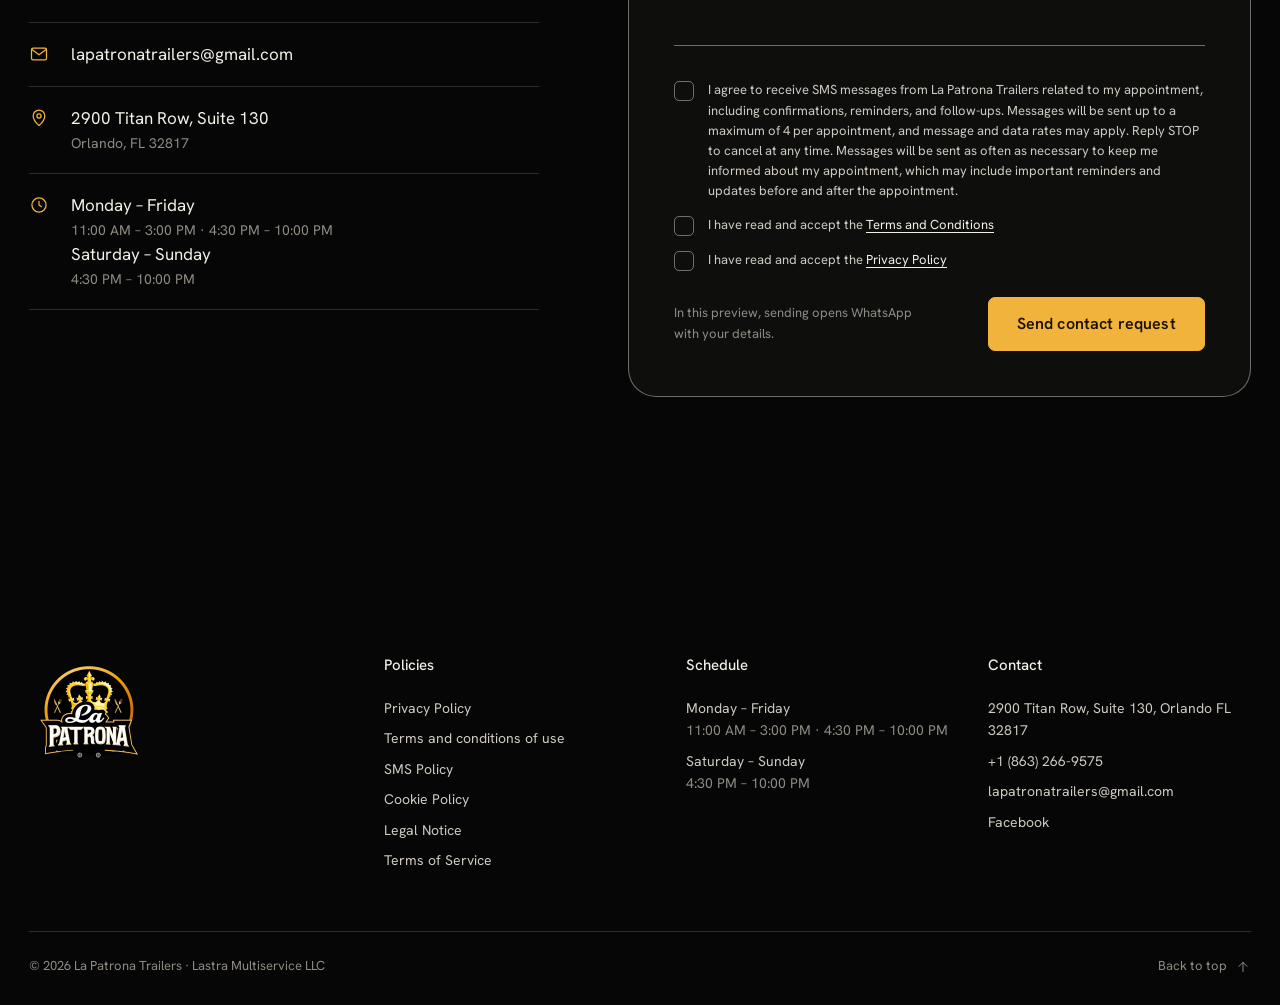
==== commit 03627ae1: "Add example starting prices, financing section, and quote click events Co-Authored-By: Claude Opus 5" ====
--- a/index.html
+++ b/index.html
@@ -105,10 +105,12 @@
           <dl class="spec">
             <dt>Dimensions</dt><dd class="mono">8 ft × 10 ft</dd>
             <dt>Capacity</dt><dd><span class="crew"><svg class="icon" viewBox="0 0 24 24" fill="currentColor" stroke="none" aria-hidden="true"><circle cx="12" cy="7" r="3.6"/><path d="M4.5 21a7.5 7.5 0 0 1 15 0Z"/></svg><svg class="icon maybe" viewBox="0 0 24 24" fill="currentColor" stroke="none" aria-hidden="true"><circle cx="12" cy="7" r="3.6"/><path d="M4.5 21a7.5 7.5 0 0 1 15 0Z"/></svg><svg class="icon off" viewBox="0 0 24 24" fill="currentColor" stroke="none" aria-hidden="true"><circle cx="12" cy="7" r="3.6"/><path d="M4.5 21a7.5 7.5 0 0 1 15 0Z"/></svg><svg class="icon off" viewBox="0 0 24 24" fill="currentColor" stroke="none" aria-hidden="true"><circle cx="12" cy="7" r="3.6"/><path d="M4.5 21a7.5 7.5 0 0 1 15 0Z"/></svg><svg class="icon off" viewBox="0 0 24 24" fill="currentColor" stroke="none" aria-hidden="true"><circle cx="12" cy="7" r="3.6"/><path d="M4.5 21a7.5 7.5 0 0 1 15 0Z"/></svg></span><span>1–2 people working comfortably</span></dd>
+            <dt>Starting at</dt><dd><span class="price mono">$12,000*</span></dd>
           </dl>
-          <div class="btn-pair">
-            <a class="btn btn-gold btn-lg" href="https://wa.me/18632669575?text=Hi%21%20I%27d%20like%20a%20quote%20for%20the%208%C3%9710%20ft%20food%20trailer." target="_blank" rel="noopener">Quote the 8×10</a>
-            <a class="btn btn-gold btn-lg btn-square" href="https://wa.me/18632669575?text=Hi%21%20I%27d%20like%20a%20quote%20for%20the%208%C3%9710%20ft%20food%20trailer." target="_blank" rel="noopener" aria-hidden="true" tabindex="-1"><svg class="icon" viewBox="0 0 24 24" fill="none" stroke="currentColor" stroke-width="1.5" stroke-linecap="round" stroke-linejoin="round" aria-hidden="true"><path d="M7 17 17 7M8.5 7H17v8.5"/></svg></a>
+          <p class="price-note">* Example prices, pending confirmation.</p>
+          <div class="btn-pair">
+            <a class="btn btn-gold btn-lg" href="https://wa.me/18632669575?text=Hi%21%20I%27d%20like%20a%20quote%20for%20the%208%C3%9710%20ft%20food%20trailer." target="_blank" rel="noopener" data-track="quote_8x10">Quote the 8×10</a>
+            <a class="btn btn-gold btn-lg btn-square" href="https://wa.me/18632669575?text=Hi%21%20I%27d%20like%20a%20quote%20for%20the%208%C3%9710%20ft%20food%20trailer." target="_blank" rel="noopener" aria-hidden="true" tabindex="-1" data-track="quote_8x10"><svg class="icon" viewBox="0 0 24 24" fill="none" stroke="currentColor" stroke-width="1.5" stroke-linecap="round" stroke-linejoin="round" aria-hidden="true"><path d="M7 17 17 7M8.5 7H17v8.5"/></svg></a>
           </div>
         </div>
       </article>
@@ -128,10 +130,12 @@
           <dl class="spec">
             <dt>Dimensions</dt><dd class="mono">8 ft × 12 ft</dd>
             <dt>Capacity</dt><dd><span class="crew"><svg class="icon" viewBox="0 0 24 24" fill="currentColor" stroke="none" aria-hidden="true"><circle cx="12" cy="7" r="3.6"/><path d="M4.5 21a7.5 7.5 0 0 1 15 0Z"/></svg><svg class="icon" viewBox="0 0 24 24" fill="currentColor" stroke="none" aria-hidden="true"><circle cx="12" cy="7" r="3.6"/><path d="M4.5 21a7.5 7.5 0 0 1 15 0Z"/></svg><svg class="icon off" viewBox="0 0 24 24" fill="currentColor" stroke="none" aria-hidden="true"><circle cx="12" cy="7" r="3.6"/><path d="M4.5 21a7.5 7.5 0 0 1 15 0Z"/></svg><svg class="icon off" viewBox="0 0 24 24" fill="currentColor" stroke="none" aria-hidden="true"><circle cx="12" cy="7" r="3.6"/><path d="M4.5 21a7.5 7.5 0 0 1 15 0Z"/></svg><svg class="icon off" viewBox="0 0 24 24" fill="currentColor" stroke="none" aria-hidden="true"><circle cx="12" cy="7" r="3.6"/><path d="M4.5 21a7.5 7.5 0 0 1 15 0Z"/></svg></span><span>2 people operating</span></dd>
+            <dt>Starting at</dt><dd><span class="price mono">$15,000*</span></dd>
           </dl>
-          <div class="btn-pair">
-            <a class="btn btn-gold btn-lg" href="https://wa.me/18632669575?text=Hi%21%20I%27d%20like%20a%20quote%20for%20the%208%C3%9712%20ft%20food%20trailer." target="_blank" rel="noopener">Quote the 8×12</a>
-            <a class="btn btn-gold btn-lg btn-square" href="https://wa.me/18632669575?text=Hi%21%20I%27d%20like%20a%20quote%20for%20the%208%C3%9712%20ft%20food%20trailer." target="_blank" rel="noopener" aria-hidden="true" tabindex="-1"><svg class="icon" viewBox="0 0 24 24" fill="none" stroke="currentColor" stroke-width="1.5" stroke-linecap="round" stroke-linejoin="round" aria-hidden="true"><path d="M7 17 17 7M8.5 7H17v8.5"/></svg></a>
+          <p class="price-note">* Example prices, pending confirmation.</p>
+          <div class="btn-pair">
+            <a class="btn btn-gold btn-lg" href="https://wa.me/18632669575?text=Hi%21%20I%27d%20like%20a%20quote%20for%20the%208%C3%9712%20ft%20food%20trailer." target="_blank" rel="noopener" data-track="quote_8x12">Quote the 8×12</a>
+            <a class="btn btn-gold btn-lg btn-square" href="https://wa.me/18632669575?text=Hi%21%20I%27d%20like%20a%20quote%20for%20the%208%C3%9712%20ft%20food%20trailer." target="_blank" rel="noopener" aria-hidden="true" tabindex="-1" data-track="quote_8x12"><svg class="icon" viewBox="0 0 24 24" fill="none" stroke="currentColor" stroke-width="1.5" stroke-linecap="round" stroke-linejoin="round" aria-hidden="true"><path d="M7 17 17 7M8.5 7H17v8.5"/></svg></a>
           </div>
         </div>
       </article>
@@ -151,10 +155,12 @@
           <dl class="spec">
             <dt>Dimensions</dt><dd class="mono">8 ft × 14 ft</dd>
             <dt>Capacity</dt><dd><span class="crew"><svg class="icon" viewBox="0 0 24 24" fill="currentColor" stroke="none" aria-hidden="true"><circle cx="12" cy="7" r="3.6"/><path d="M4.5 21a7.5 7.5 0 0 1 15 0Z"/></svg><svg class="icon" viewBox="0 0 24 24" fill="currentColor" stroke="none" aria-hidden="true"><circle cx="12" cy="7" r="3.6"/><path d="M4.5 21a7.5 7.5 0 0 1 15 0Z"/></svg><svg class="icon maybe" viewBox="0 0 24 24" fill="currentColor" stroke="none" aria-hidden="true"><circle cx="12" cy="7" r="3.6"/><path d="M4.5 21a7.5 7.5 0 0 1 15 0Z"/></svg><svg class="icon off" viewBox="0 0 24 24" fill="currentColor" stroke="none" aria-hidden="true"><circle cx="12" cy="7" r="3.6"/><path d="M4.5 21a7.5 7.5 0 0 1 15 0Z"/></svg><svg class="icon off" viewBox="0 0 24 24" fill="currentColor" stroke="none" aria-hidden="true"><circle cx="12" cy="7" r="3.6"/><path d="M4.5 21a7.5 7.5 0 0 1 15 0Z"/></svg></span><span>2–3 people</span></dd>
+            <dt>Starting at</dt><dd><span class="price mono">$19,000*</span></dd>
           </dl>
-          <div class="btn-pair">
-            <a class="btn btn-gold btn-lg" href="https://wa.me/18632669575?text=Hi%21%20I%27d%20like%20a%20quote%20for%20the%208%C3%9714%20ft%20food%20trailer." target="_blank" rel="noopener">Quote the 8×14</a>
-            <a class="btn btn-gold btn-lg btn-square" href="https://wa.me/18632669575?text=Hi%21%20I%27d%20like%20a%20quote%20for%20the%208%C3%9714%20ft%20food%20trailer." target="_blank" rel="noopener" aria-hidden="true" tabindex="-1"><svg class="icon" viewBox="0 0 24 24" fill="none" stroke="currentColor" stroke-width="1.5" stroke-linecap="round" stroke-linejoin="round" aria-hidden="true"><path d="M7 17 17 7M8.5 7H17v8.5"/></svg></a>
+          <p class="price-note">* Example prices, pending confirmation.</p>
+          <div class="btn-pair">
+            <a class="btn btn-gold btn-lg" href="https://wa.me/18632669575?text=Hi%21%20I%27d%20like%20a%20quote%20for%20the%208%C3%9714%20ft%20food%20trailer." target="_blank" rel="noopener" data-track="quote_8x14">Quote the 8×14</a>
+            <a class="btn btn-gold btn-lg btn-square" href="https://wa.me/18632669575?text=Hi%21%20I%27d%20like%20a%20quote%20for%20the%208%C3%9714%20ft%20food%20trailer." target="_blank" rel="noopener" aria-hidden="true" tabindex="-1" data-track="quote_8x14"><svg class="icon" viewBox="0 0 24 24" fill="none" stroke="currentColor" stroke-width="1.5" stroke-linecap="round" stroke-linejoin="round" aria-hidden="true"><path d="M7 17 17 7M8.5 7H17v8.5"/></svg></a>
           </div>
         </div>
       </article>
@@ -174,10 +180,12 @@
           <dl class="spec">
             <dt>Dimensions</dt><dd class="mono">8 ft × 16 ft</dd>
             <dt>Capacity</dt><dd><span class="crew"><svg class="icon" viewBox="0 0 24 24" fill="currentColor" stroke="none" aria-hidden="true"><circle cx="12" cy="7" r="3.6"/><path d="M4.5 21a7.5 7.5 0 0 1 15 0Z"/></svg><svg class="icon" viewBox="0 0 24 24" fill="currentColor" stroke="none" aria-hidden="true"><circle cx="12" cy="7" r="3.6"/><path d="M4.5 21a7.5 7.5 0 0 1 15 0Z"/></svg><svg class="icon" viewBox="0 0 24 24" fill="currentColor" stroke="none" aria-hidden="true"><circle cx="12" cy="7" r="3.6"/><path d="M4.5 21a7.5 7.5 0 0 1 15 0Z"/></svg><svg class="icon maybe" viewBox="0 0 24 24" fill="currentColor" stroke="none" aria-hidden="true"><circle cx="12" cy="7" r="3.6"/><path d="M4.5 21a7.5 7.5 0 0 1 15 0Z"/></svg><svg class="icon off" viewBox="0 0 24 24" fill="currentColor" stroke="none" aria-hidden="true"><circle cx="12" cy="7" r="3.6"/><path d="M4.5 21a7.5 7.5 0 0 1 15 0Z"/></svg></span><span>3–4 people</span></dd>
+            <dt>Starting at</dt><dd><span class="price mono">$24,000*</span></dd>
           </dl>
-          <div class="btn-pair">
-            <a class="btn btn-gold btn-lg" href="https://wa.me/18632669575?text=Hi%21%20I%27d%20like%20a%20quote%20for%20the%208%C3%9716%20ft%20food%20trailer." target="_blank" rel="noopener">Quote the 8×16</a>
-            <a class="btn btn-gold btn-lg btn-square" href="https://wa.me/18632669575?text=Hi%21%20I%27d%20like%20a%20quote%20for%20the%208%C3%9716%20ft%20food%20trailer." target="_blank" rel="noopener" aria-hidden="true" tabindex="-1"><svg class="icon" viewBox="0 0 24 24" fill="none" stroke="currentColor" stroke-width="1.5" stroke-linecap="round" stroke-linejoin="round" aria-hidden="true"><path d="M7 17 17 7M8.5 7H17v8.5"/></svg></a>
+          <p class="price-note">* Example prices, pending confirmation.</p>
+          <div class="btn-pair">
+            <a class="btn btn-gold btn-lg" href="https://wa.me/18632669575?text=Hi%21%20I%27d%20like%20a%20quote%20for%20the%208%C3%9716%20ft%20food%20trailer." target="_blank" rel="noopener" data-track="quote_8x16">Quote the 8×16</a>
+            <a class="btn btn-gold btn-lg btn-square" href="https://wa.me/18632669575?text=Hi%21%20I%27d%20like%20a%20quote%20for%20the%208%C3%9716%20ft%20food%20trailer." target="_blank" rel="noopener" aria-hidden="true" tabindex="-1" data-track="quote_8x16"><svg class="icon" viewBox="0 0 24 24" fill="none" stroke="currentColor" stroke-width="1.5" stroke-linecap="round" stroke-linejoin="round" aria-hidden="true"><path d="M7 17 17 7M8.5 7H17v8.5"/></svg></a>
           </div>
         </div>
       </article>
@@ -197,10 +205,12 @@
           <dl class="spec">
             <dt>Dimensions</dt><dd class="mono">8 ft × 20 ft</dd>
             <dt>Capacity</dt><dd><span class="crew"><svg class="icon" viewBox="0 0 24 24" fill="currentColor" stroke="none" aria-hidden="true"><circle cx="12" cy="7" r="3.6"/><path d="M4.5 21a7.5 7.5 0 0 1 15 0Z"/></svg><svg class="icon" viewBox="0 0 24 24" fill="currentColor" stroke="none" aria-hidden="true"><circle cx="12" cy="7" r="3.6"/><path d="M4.5 21a7.5 7.5 0 0 1 15 0Z"/></svg><svg class="icon" viewBox="0 0 24 24" fill="currentColor" stroke="none" aria-hidden="true"><circle cx="12" cy="7" r="3.6"/><path d="M4.5 21a7.5 7.5 0 0 1 15 0Z"/></svg><svg class="icon" viewBox="0 0 24 24" fill="currentColor" stroke="none" aria-hidden="true"><circle cx="12" cy="7" r="3.6"/><path d="M4.5 21a7.5 7.5 0 0 1 15 0Z"/></svg><svg class="icon maybe" viewBox="0 0 24 24" fill="currentColor" stroke="none" aria-hidden="true"><circle cx="12" cy="7" r="3.6"/><path d="M4.5 21a7.5 7.5 0 0 1 15 0Z"/></svg></span><span>4–5 people</span></dd>
+            <dt>Starting at</dt><dd><span class="price mono">$32,000*</span></dd>
           </dl>
-          <div class="btn-pair">
-            <a class="btn btn-gold btn-lg" href="https://wa.me/18632669575?text=Hi%21%20I%27d%20like%20a%20quote%20for%20the%208%C3%9720%20ft%20food%20trailer." target="_blank" rel="noopener">Quote the 8×20</a>
-            <a class="btn btn-gold btn-lg btn-square" href="https://wa.me/18632669575?text=Hi%21%20I%27d%20like%20a%20quote%20for%20the%208%C3%9720%20ft%20food%20trailer." target="_blank" rel="noopener" aria-hidden="true" tabindex="-1"><svg class="icon" viewBox="0 0 24 24" fill="none" stroke="currentColor" stroke-width="1.5" stroke-linecap="round" stroke-linejoin="round" aria-hidden="true"><path d="M7 17 17 7M8.5 7H17v8.5"/></svg></a>
+          <p class="price-note">* Example prices, pending confirmation.</p>
+          <div class="btn-pair">
+            <a class="btn btn-gold btn-lg" href="https://wa.me/18632669575?text=Hi%21%20I%27d%20like%20a%20quote%20for%20the%208%C3%9720%20ft%20food%20trailer." target="_blank" rel="noopener" data-track="quote_8x20">Quote the 8×20</a>
+            <a class="btn btn-gold btn-lg btn-square" href="https://wa.me/18632669575?text=Hi%21%20I%27d%20like%20a%20quote%20for%20the%208%C3%9720%20ft%20food%20trailer." target="_blank" rel="noopener" aria-hidden="true" tabindex="-1" data-track="quote_8x20"><svg class="icon" viewBox="0 0 24 24" fill="none" stroke="currentColor" stroke-width="1.5" stroke-linecap="round" stroke-linejoin="round" aria-hidden="true"><path d="M7 17 17 7M8.5 7H17v8.5"/></svg></a>
           </div>
         </div>
       </article>
@@ -296,9 +306,22 @@
       </div>
     </section>
 
+    <section class="section-tight finance-band" id="financing" aria-labelledby="fin-h" style="padding-inline: var(--gutter)">
+      <div class="finance-frame">
+        <p class="finance-figure" aria-hidden="true"><span class="mono">Financing up to</span>$30K</p>
+        <div class="finance-copy">
+          <h2 class="display" id="fin-h">Make your dream affordable.</h2>
+          <p class="lede">You don’t have to pay it all at once. Financing up to $30K is available. Ask about the options when you request your quote.</p>
+          <div class="btn-pair">
+            <a class="btn btn-gold btn-lg" href="https://wa.me/18632669575?text=Hi%21%20I%27d%20like%20information%20about%20financing%20for%20a%20food%20trailer." target="_blank" rel="noopener" data-track="financing">Ask about financing</a>
+            <a class="btn btn-gold btn-lg btn-square" href="https://wa.me/18632669575?text=Hi%21%20I%27d%20like%20information%20about%20financing%20for%20a%20food%20trailer." target="_blank" rel="noopener" aria-hidden="true" tabindex="-1" data-track="financing"><svg class="icon" viewBox="0 0 24 24" fill="none" stroke="currentColor" stroke-width="1.5" stroke-linecap="round" stroke-linejoin="round" aria-hidden="true"><path d="M7 17 17 7M8.5 7H17v8.5"/></svg></a>
+          </div>
+        </div>
+      </div>
+    </section>
+
     <section class="cta-band" aria-labelledby="cta-h">
       <h2 class="display" id="cta-h">Let’s build your <em>food trailer.</em></h2>
-      <p class="finance mono">Financing up to $30K</p>
       <div class="btn-pair">
         <a class="btn btn-gold btn-lg" href="https://wa.link/mzfoe2" target="_blank" rel="noopener"><svg class="icon" viewBox="0 0 24 24" fill="none" stroke="currentColor" stroke-width="1.5" stroke-linecap="round" stroke-linejoin="round" aria-hidden="true"><path d="M20.5 11.6a8.4 8.4 0 0 1-12.3 7.5L3.5 20.5l1.4-4.6A8.4 8.4 0 1 1 20.5 11.6Z"/><path d="M9 9.2c.2 1.9 1.9 4.4 4.6 5.3l1.2-1.2 1.7.8-.4 1.6c-3.6.4-7.4-3.1-7.9-6.6l1.5-.6.9 1.6Z"/></svg> Get a quote on WhatsApp</a>
         <a class="btn btn-gold btn-lg btn-square" href="https://wa.link/mzfoe2" target="_blank" rel="noopener" aria-hidden="true" tabindex="-1"><svg class="icon" viewBox="0 0 24 24" fill="none" stroke="currentColor" stroke-width="1.5" stroke-linecap="round" stroke-linejoin="round" aria-hidden="true"><path d="M7 17 17 7M8.5 7H17v8.5"/></svg></a>
--- a/assets/css/site.css
+++ b/assets/css/site.css
@@ -164,13 +164,13 @@
 .js .size-panel { padding-bottom: 0; }
 .size-tabs { display: flex; gap: 6px; flex-wrap: wrap; margin-bottom: clamp(28px, 4vw, 48px); }
 .size-tabs button {
-  font: 500 15px/1 var(--mono); color: var(--bone-2);
+  font: 500 15px/1 var(--mono); color: var(--gold);
   min-height: 46px; padding: 0 20px; border-radius: 999px;
-  border: 1px solid var(--line-strong); background: transparent; cursor: pointer;
+  border: 1px solid rgba(242, 179, 61, 0.55); background: transparent; cursor: pointer;
   transition: background-color 0.25s var(--ease-out), color 0.25s var(--ease-out), border-color 0.25s var(--ease-out);
 }
-.size-tabs button:hover { border-color: var(--bone); color: var(--bone); }
-.size-tabs button[aria-selected="true"] { background: var(--bone); color: var(--ink); border-color: var(--bone); }
+.size-tabs button:hover { border-color: var(--gold); background: rgba(242, 179, 61, 0.12); }
+.size-tabs button[aria-selected="true"] { background: var(--gold); color: var(--gold-ink); border-color: var(--gold); font-weight: 600; }
 .size-tabs button.custom { font-family: var(--sans); }
 .size-panels { position: relative; }
 .size-panel {
@@ -304,7 +304,16 @@
 
 /* ---------- CTA band ---------- */
 .cta-band { padding: clamp(80px, 11vw, 170px) var(--gutter); border-top: 1px solid var(--line); border-bottom: 1px solid var(--line); text-align: center; display: grid; justify-items: center; gap: 30px; position: relative; overflow: hidden; }
-.finance { color: var(--gold); font-size: 15px; }
+.price { color: var(--gold); font-size: 15px; }
+.price-note { font-size: 13px; color: var(--dim); margin-top: -8px; }
+.finance-frame {
+  border: 1px solid var(--line-strong); border-radius: var(--radius-cap);
+  display: grid; grid-template-columns: 1fr 1fr; align-items: center; gap: clamp(32px, 5vw, 96px);
+  padding: clamp(40px, 6vw, 96px) clamp(24px, 5vw, 96px);
+}
+.finance-figure { color: var(--bone); font-weight: 300; font-size: clamp(96px, 15vw, 240px); line-height: 0.85; letter-spacing: -0.05em; display: grid; gap: 18px; }
+.finance-figure span { color: var(--gold); font-size: 15px; letter-spacing: 0; line-height: 1; }
+.finance-copy { display: grid; gap: 22px; }
 .cta-band .display { max-width: 16ch; }
 
 /* ---------- Contact ---------- */
@@ -373,7 +382,7 @@
 }
 @media (max-width: 860px) {
   .size-panel { grid-template-columns: 1fr; }
-  .custom-frame { grid-template-columns: 1fr; border-radius: 40px; }
+  .custom-frame, .finance-frame { grid-template-columns: 1fr; border-radius: 40px; }
   .custom-art { margin: 0 -8% -10%; }
   .visit { grid-template-columns: auto 1fr; border-radius: 28px; padding: 22px; }
   .visit .btn { grid-column: 1 / -1; }
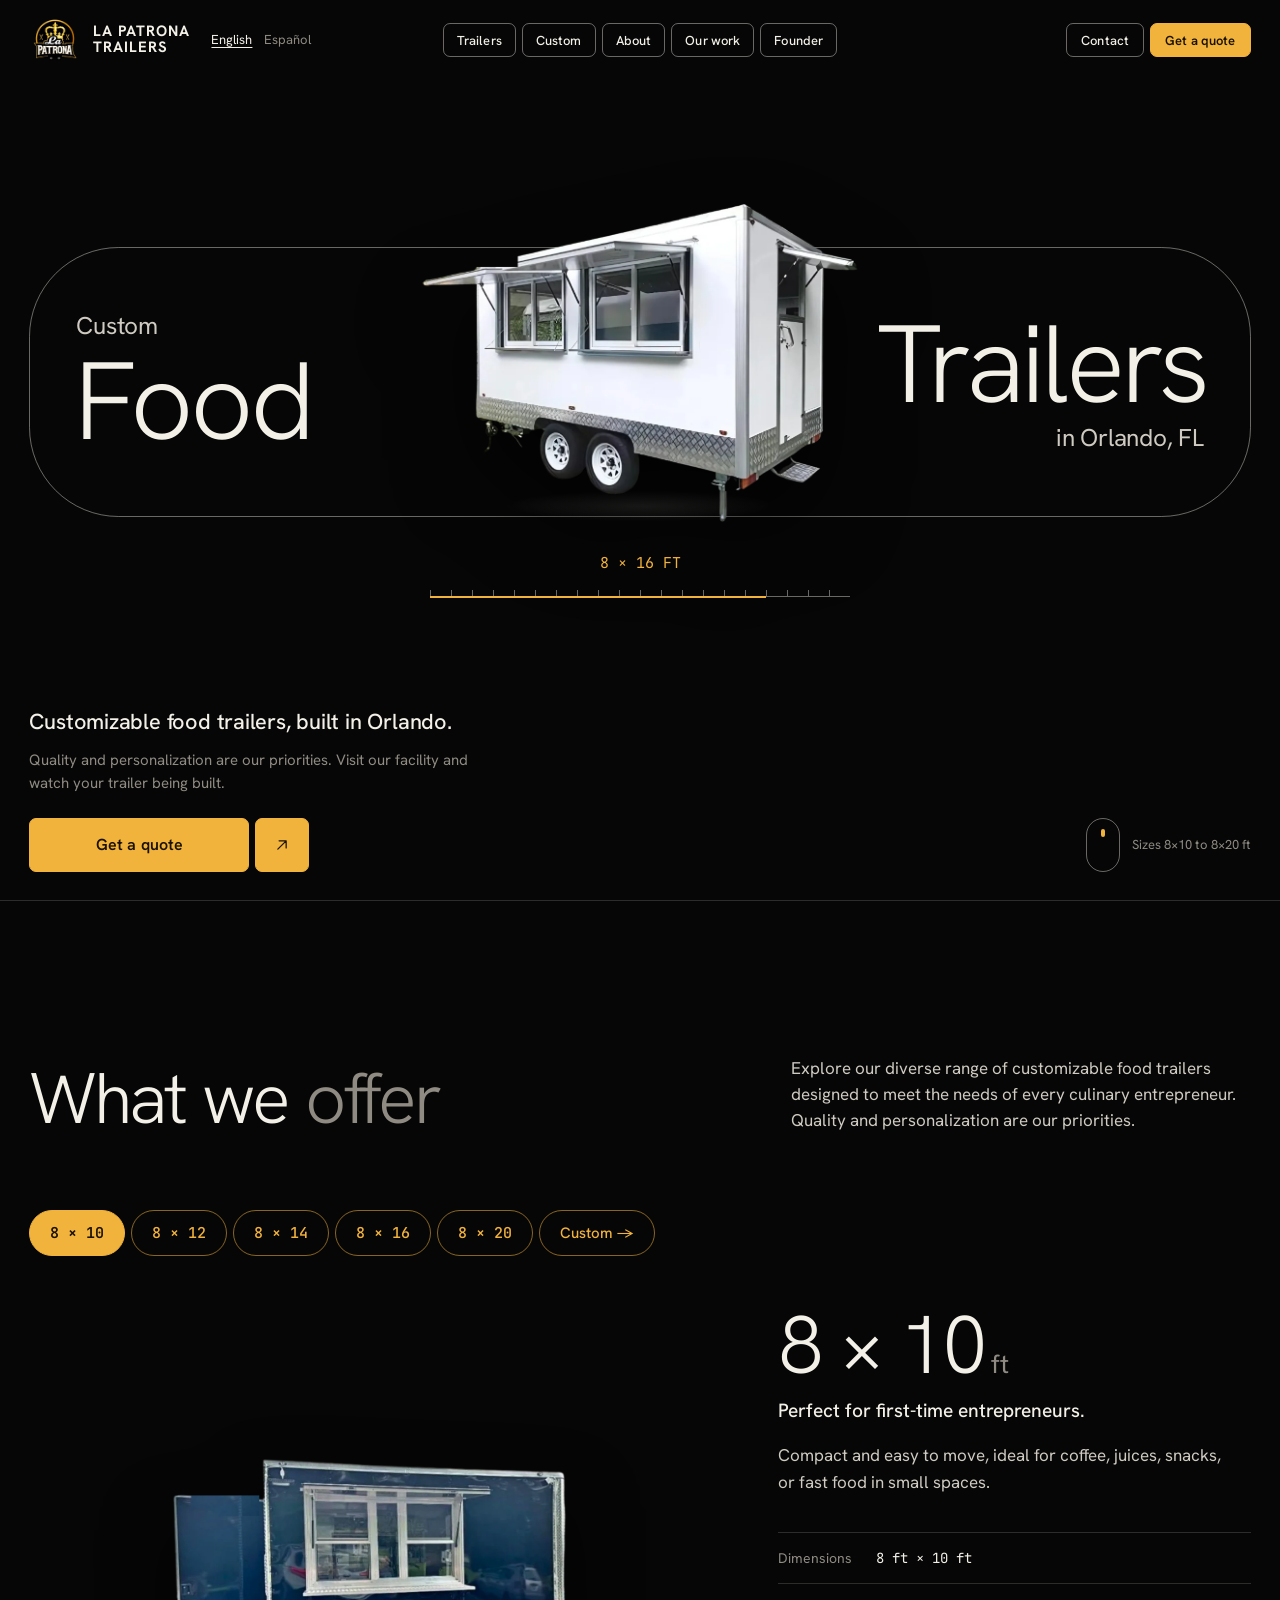
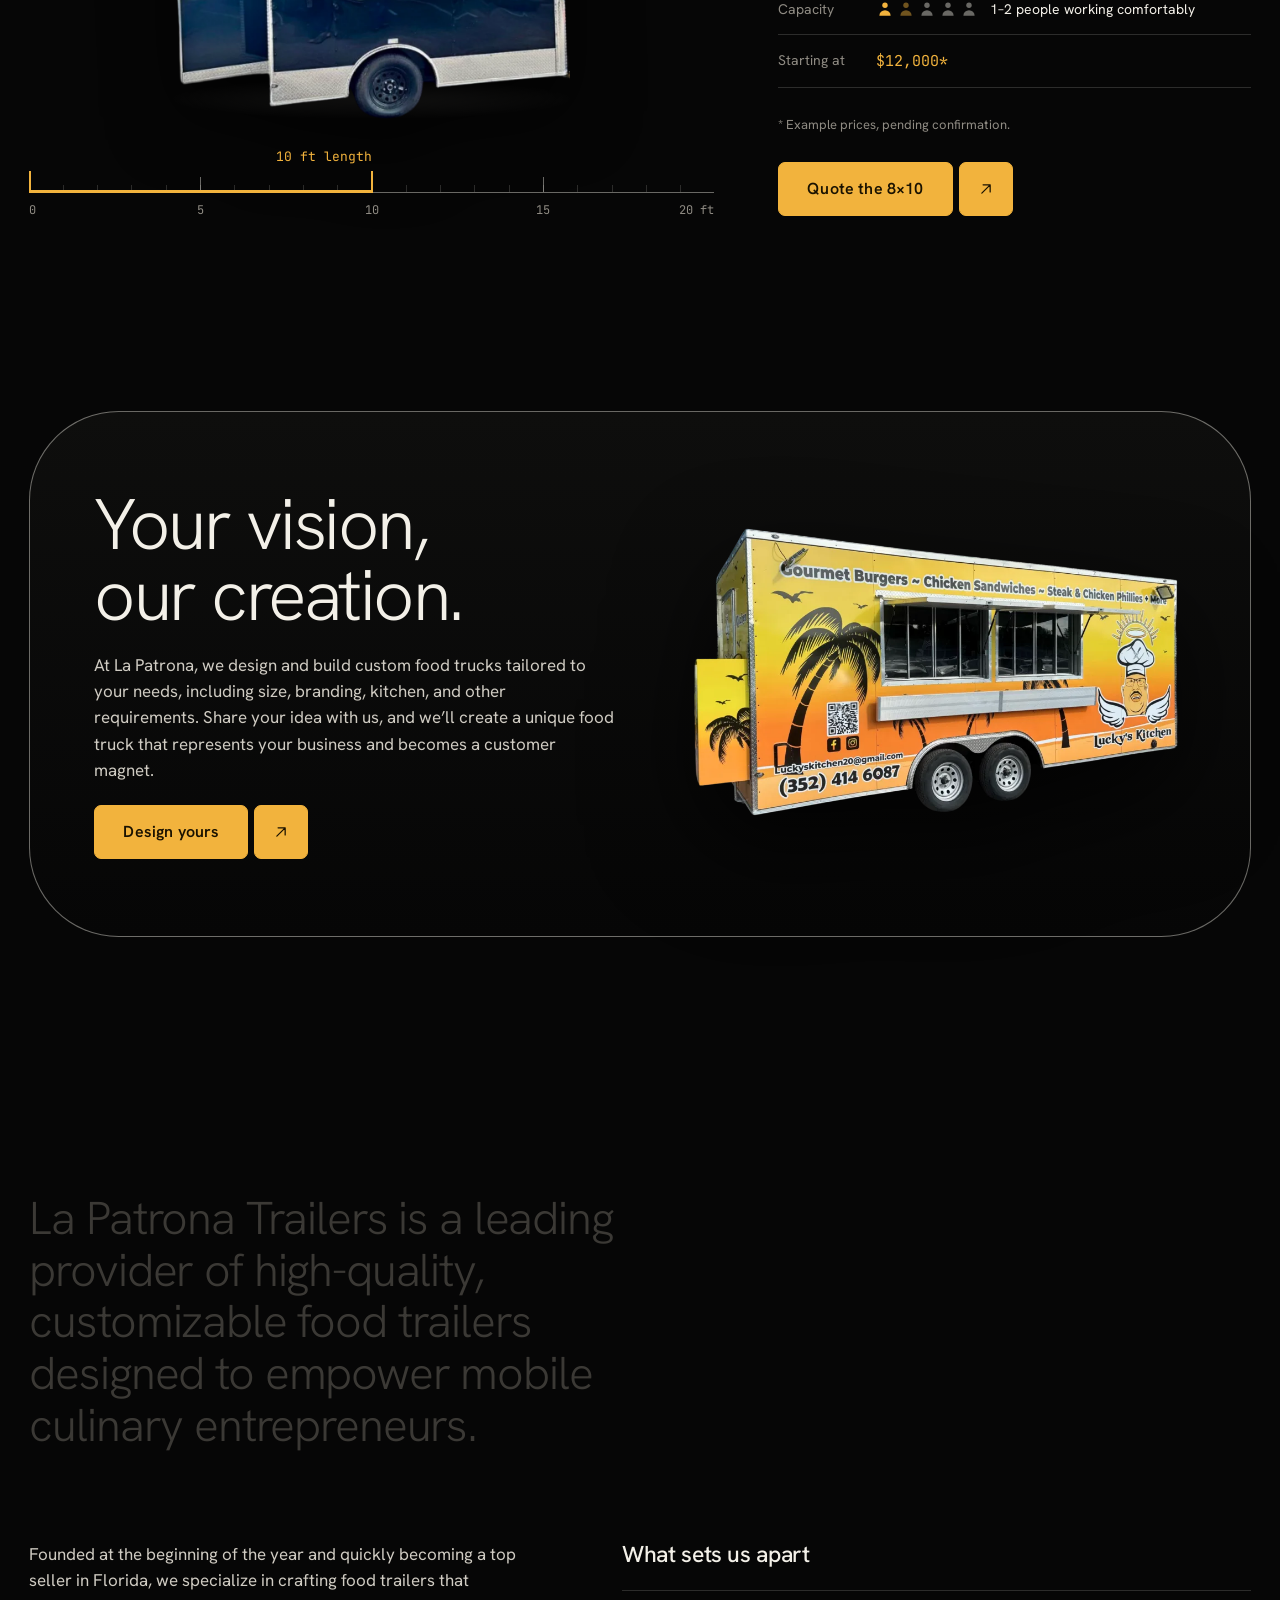
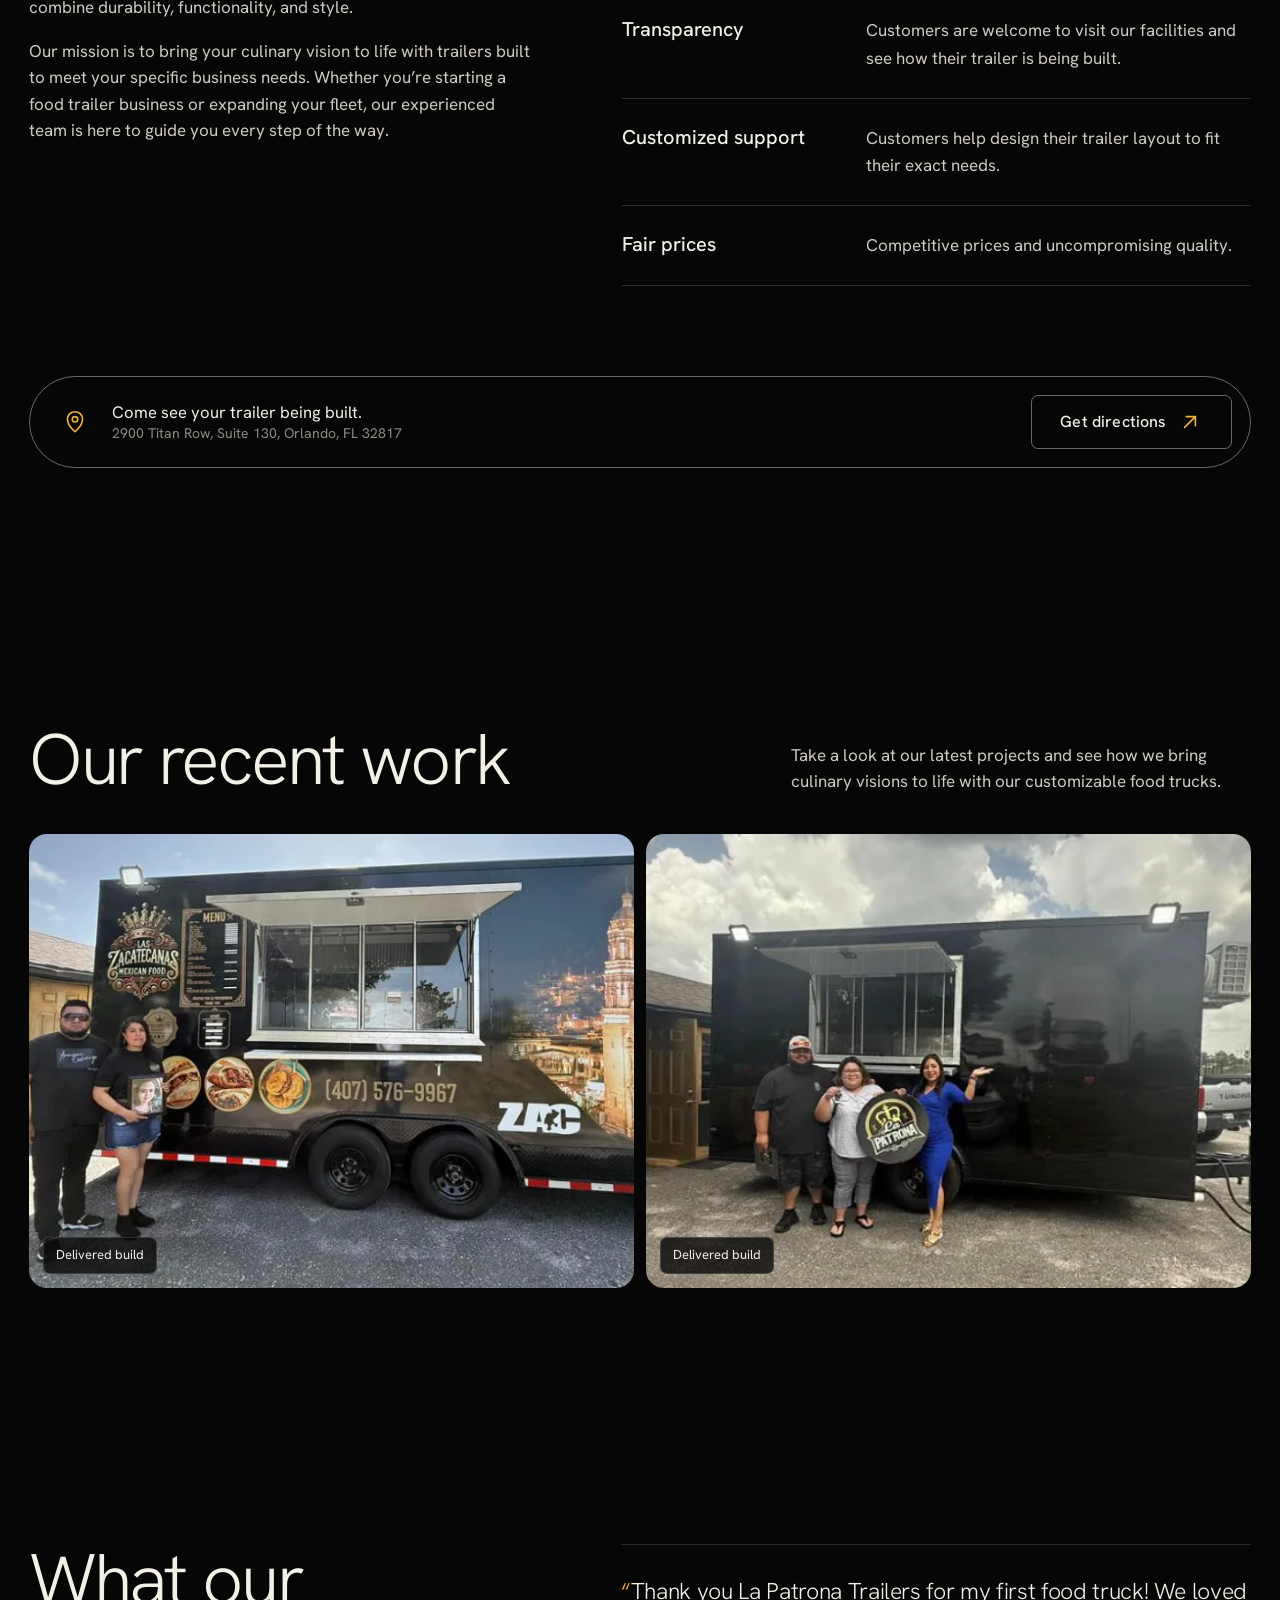
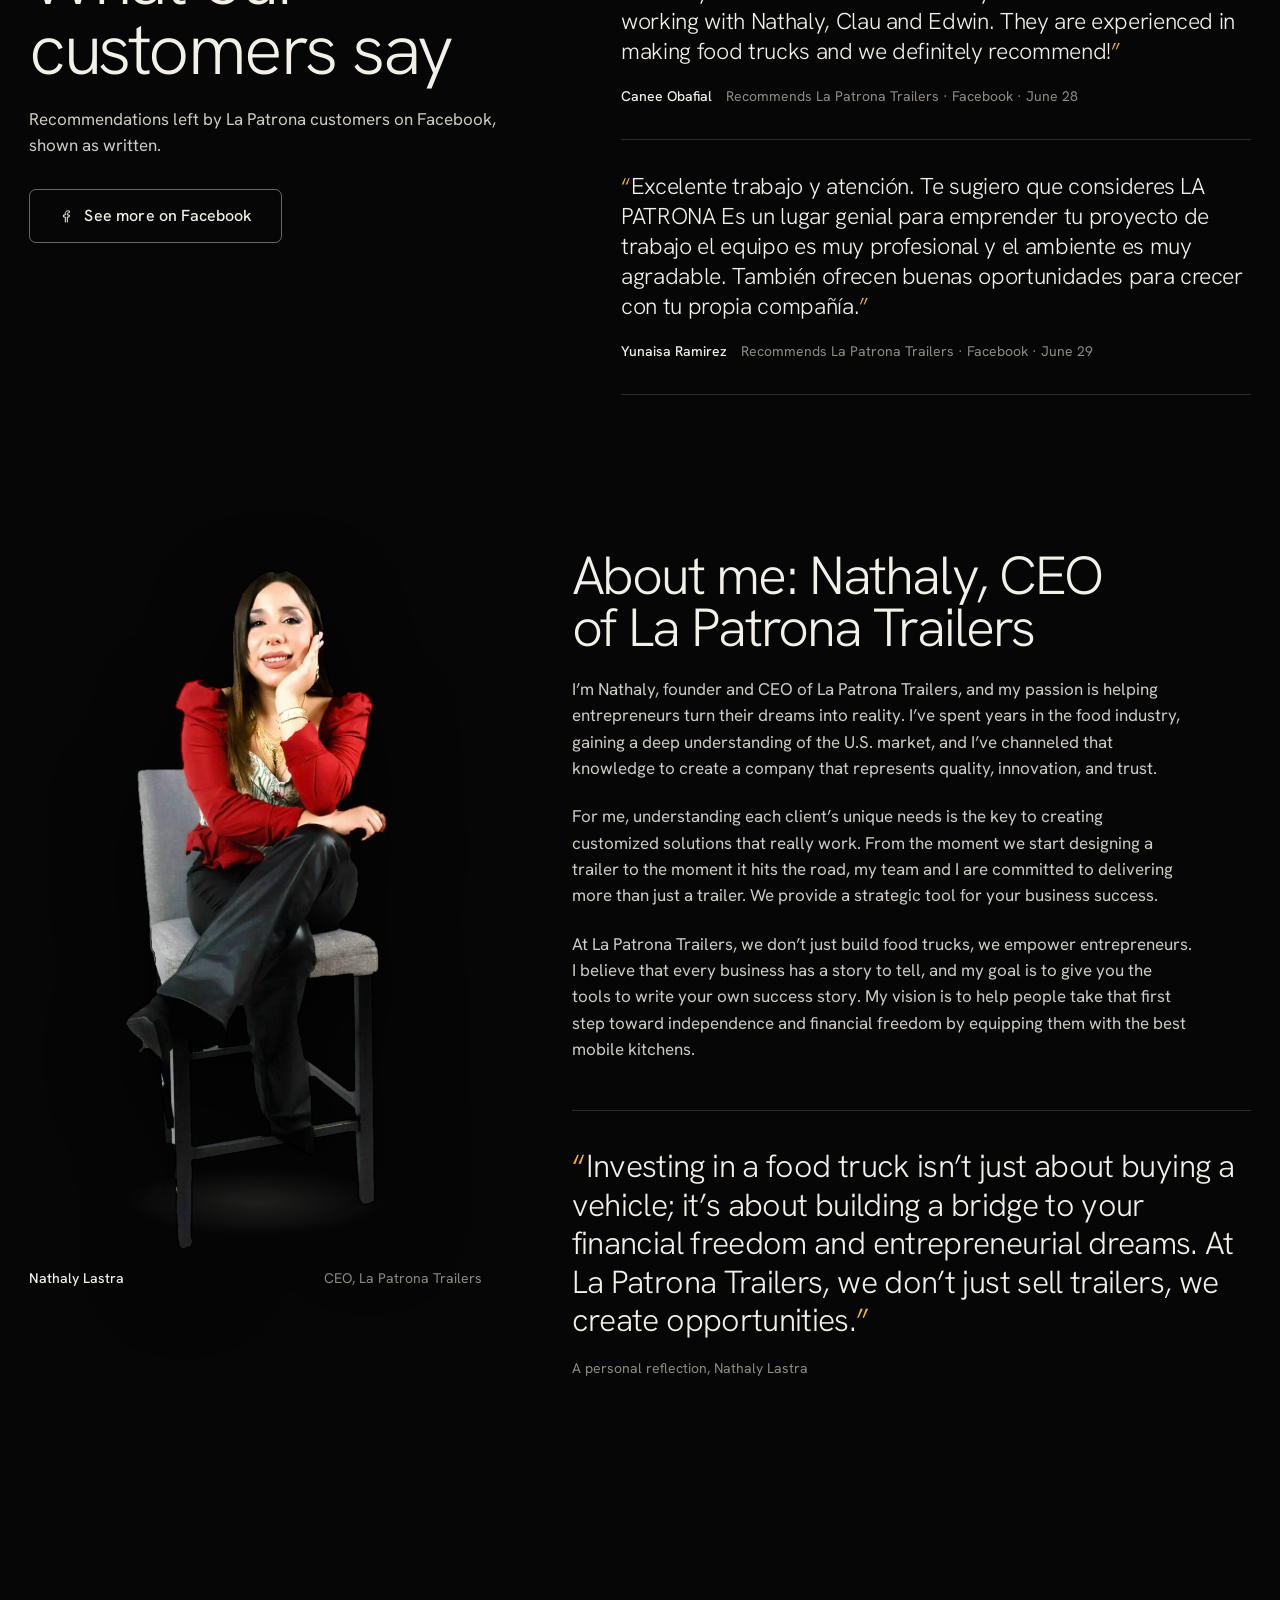
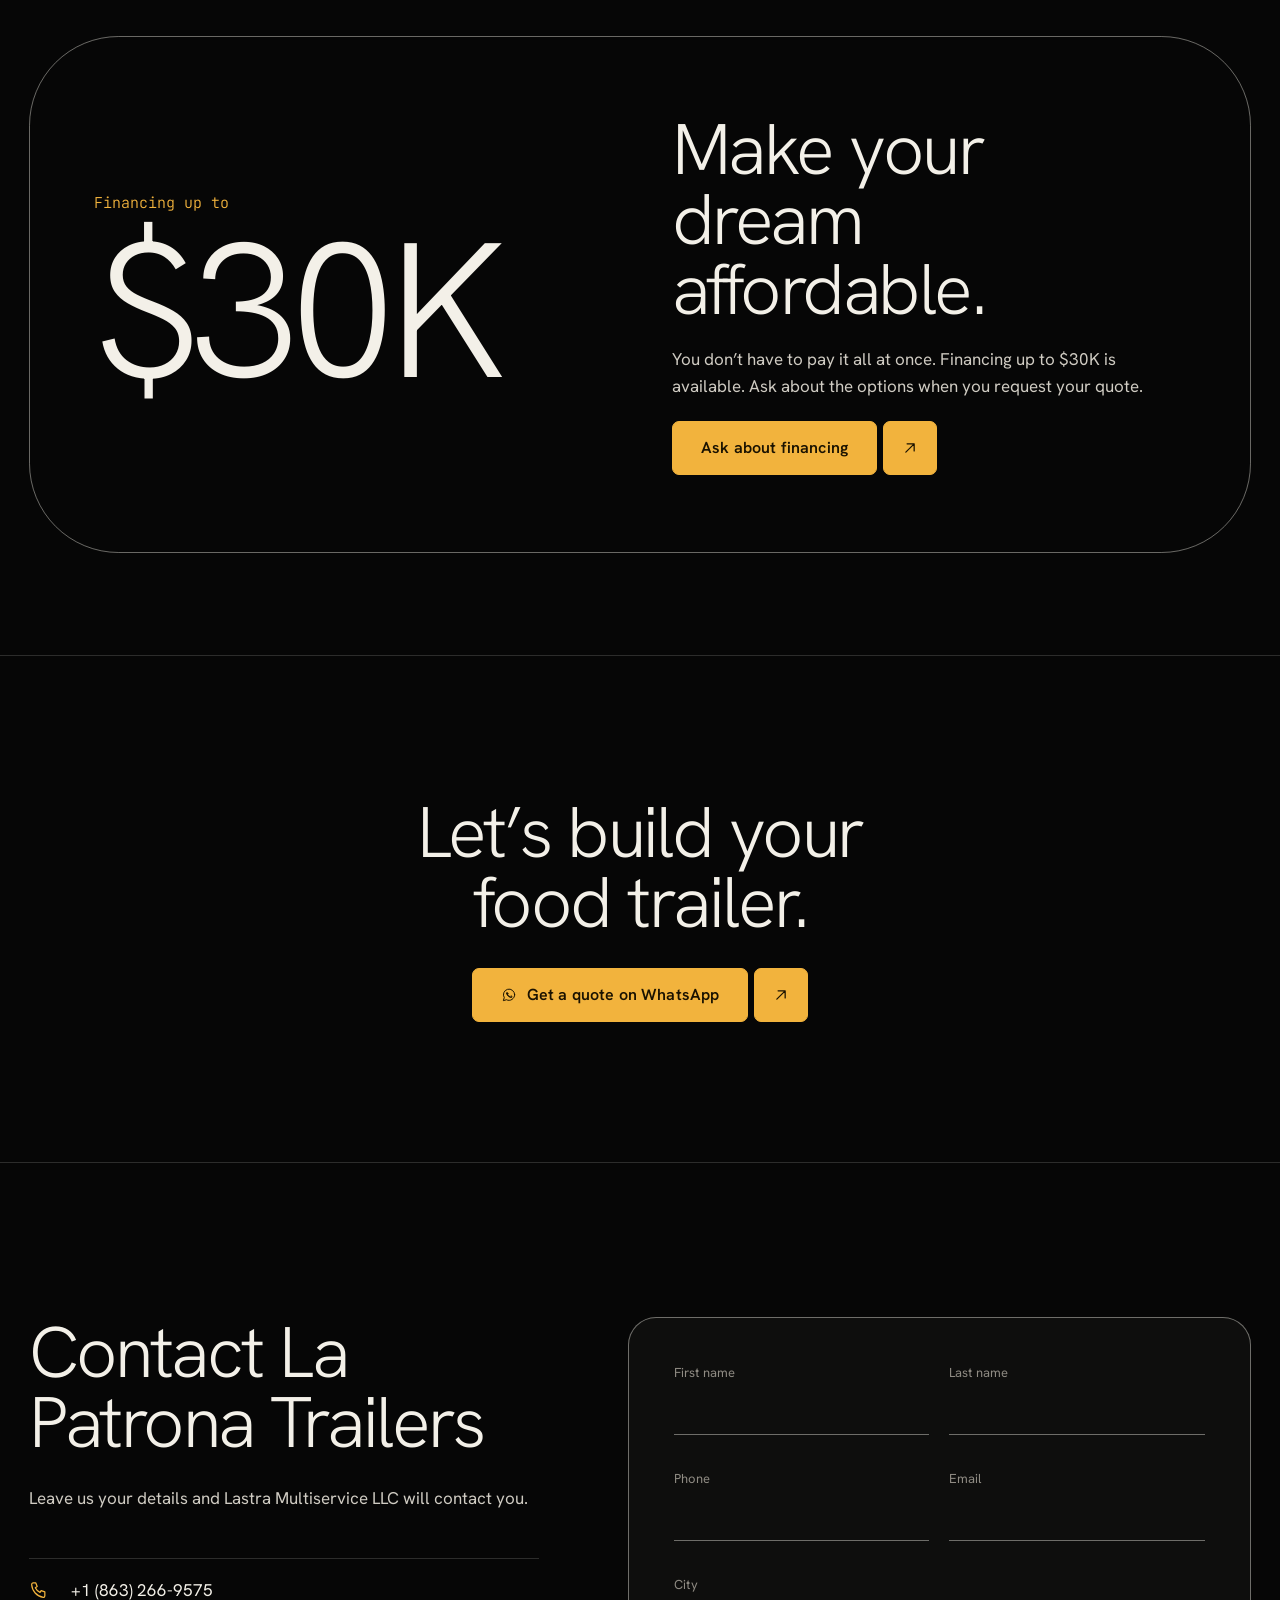
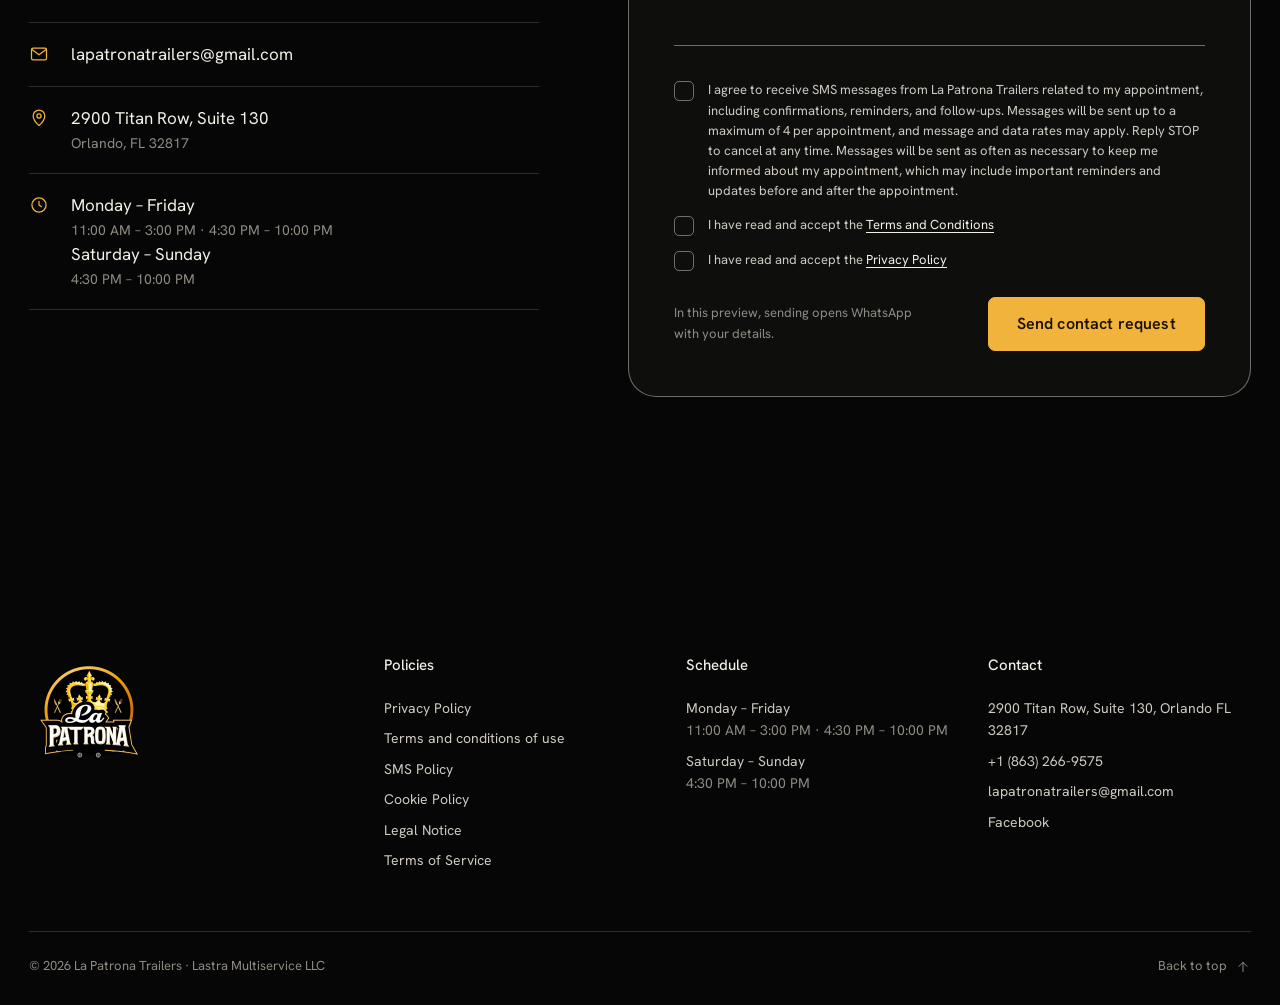
==== commit d5410c59: "Hero H1: Custom Food Trailers in Orlando, FL on two lines per side Co-Authored-By: Claude Opus 5.5 <" ====
--- a/index.html
+++ b/index.html
@@ -48,7 +48,11 @@
     <section class="hero">
       <div class="hero-stage">
         <div class="capsule">
-          <h1><span class="hero-word">Food</span><span class="hero-word">Trailers</span></h1>
+          <h1>
+            <span class="sr-only">Custom Food Trailers in Orlando, FL</span>
+            <span class="hero-word hero-left" aria-hidden="true"><small>Custom</small>Food</span>
+            <span class="hero-word hero-right" aria-hidden="true">Trailers<small>in Orlando, FL</small></span>
+          </h1>
           <div class="hero-trailers">
         <img src="assets/img/trailer-8x14-sm.webp" alt="" data-len="14" data-label="8 × 14 FT" width="900" height="620" fetchpriority="high">
         <img src="assets/img/trailer-8x16-sm.webp" alt="" data-len="16" data-label="8 × 16 FT" width="900" height="620" loading="lazy">
--- a/assets/css/site.css
+++ b/assets/css/site.css
@@ -107,6 +107,13 @@
   font-size: clamp(56px, 8.6vw, 156px); line-height: 0.9; letter-spacing: -0.035em;
   position: relative; z-index: 2;
 }
+.sr-only { position: absolute; width: 1px; height: 1px; overflow: hidden; clip: rect(0 0 0 0); white-space: nowrap; }
+.hero-left, .hero-right { display: flex; flex-direction: column; gap: 0.12em; }
+.hero-right { align-items: flex-end; text-align: right; }
+.hero-word small {
+  font-size: clamp(17px, 1.9vw, 34px); font-weight: 400; letter-spacing: -0.01em; line-height: 1;
+  color: var(--bone-2); padding-inline: 0.1em;
+}
 .hero-trailers { position: absolute; left: 50%; top: 50%; width: min(36vw, 600px); aspect-ratio: 1.45; transform: translate(-50%, -56%); z-index: 1; pointer-events: none; }
 .hero-trailers { translate: 0 calc(var(--hp, 0) * -70px); scale: calc(1 + var(--hp, 0) * 0.08); }
 .hero-trailers::after, .size-visual .photo::after, .founder-photo .stage::after {
@@ -396,6 +403,8 @@
   .hero { padding-top: 84px; min-height: max(100svh, 620px); }
   .capsule { height: min(58svh, 470px); flex-direction: column; justify-content: space-between; padding: 34px 16px; border-radius: 48px; text-align: center; }
   .hero-word { font-size: clamp(54px, 17vw, 84px); }
+  .hero-left, .hero-right { align-items: center; text-align: center; }
+  .hero-word small { font-size: 18px; }
   .hero-trailers { width: 96%; transform: translate(-50%, -50%); }
   .hero-readout { bottom: -56px; }
   .hero-foot { padding-top: 84px; }
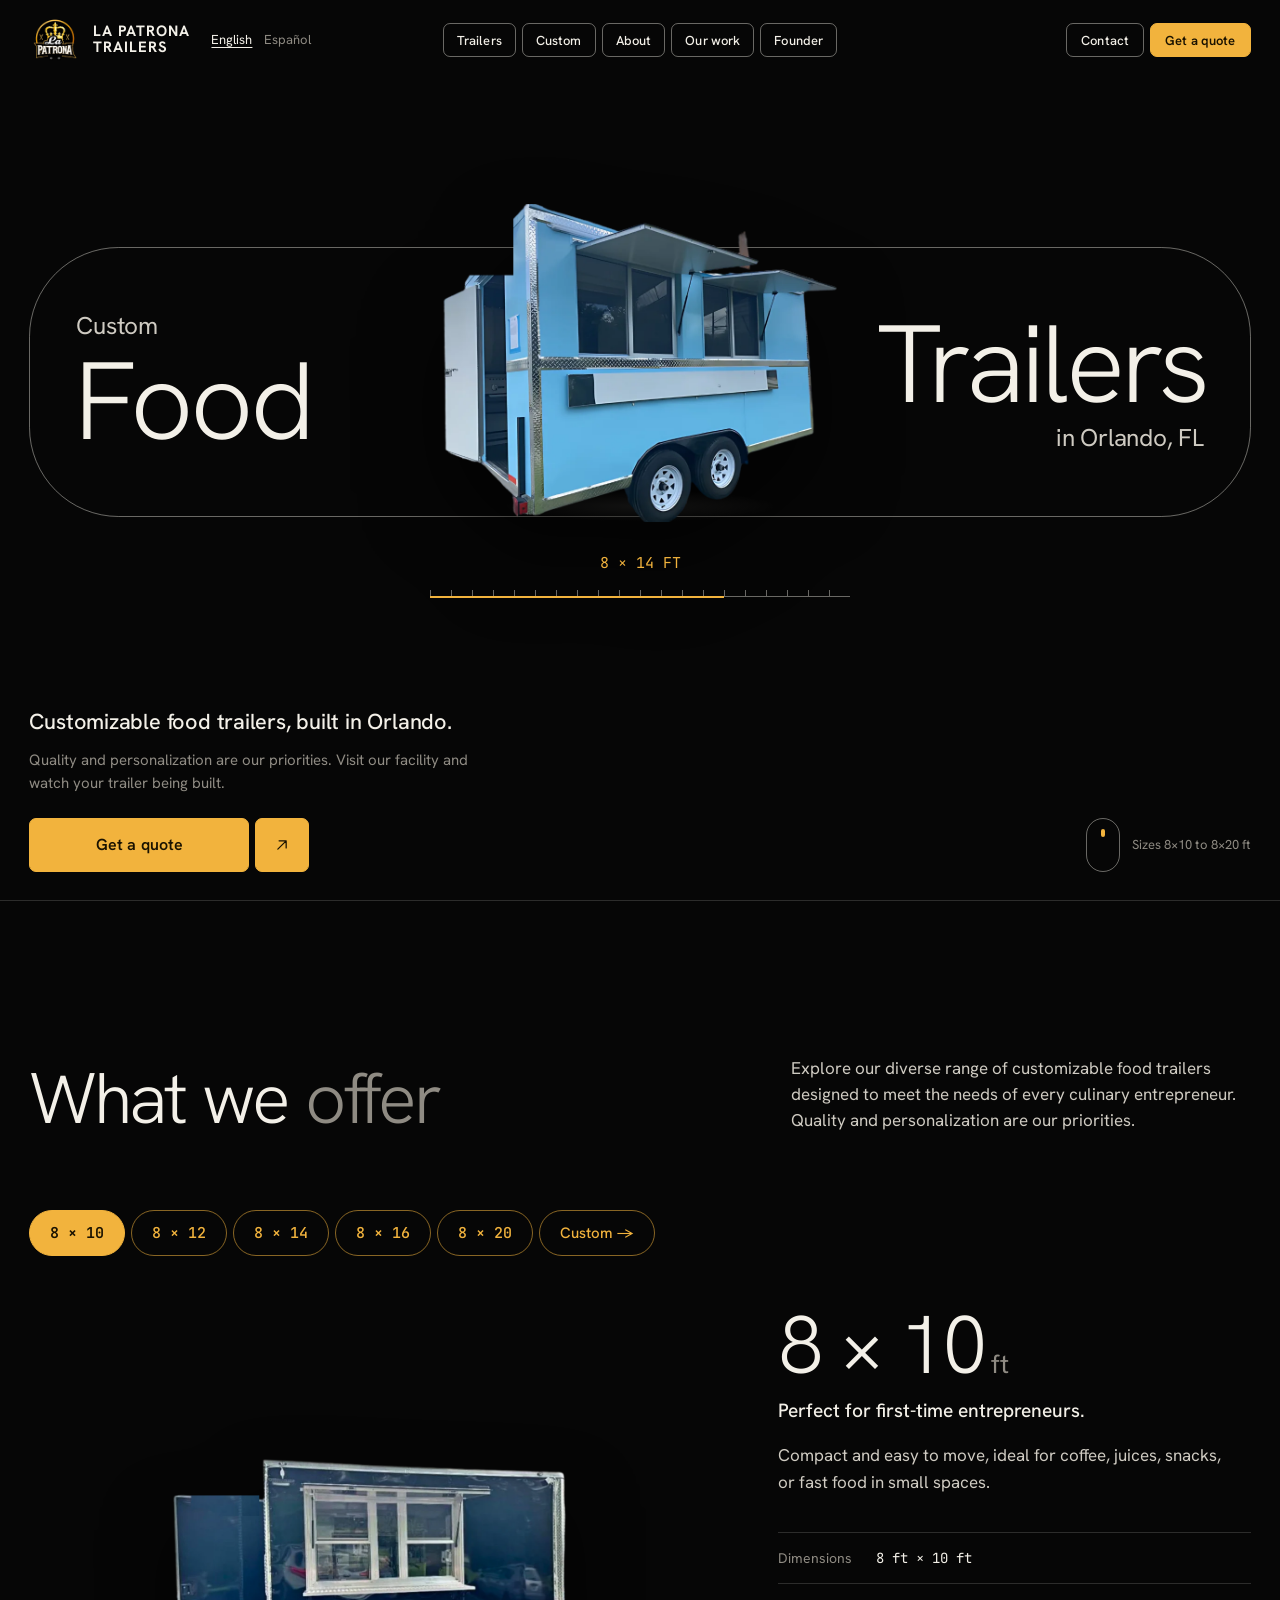
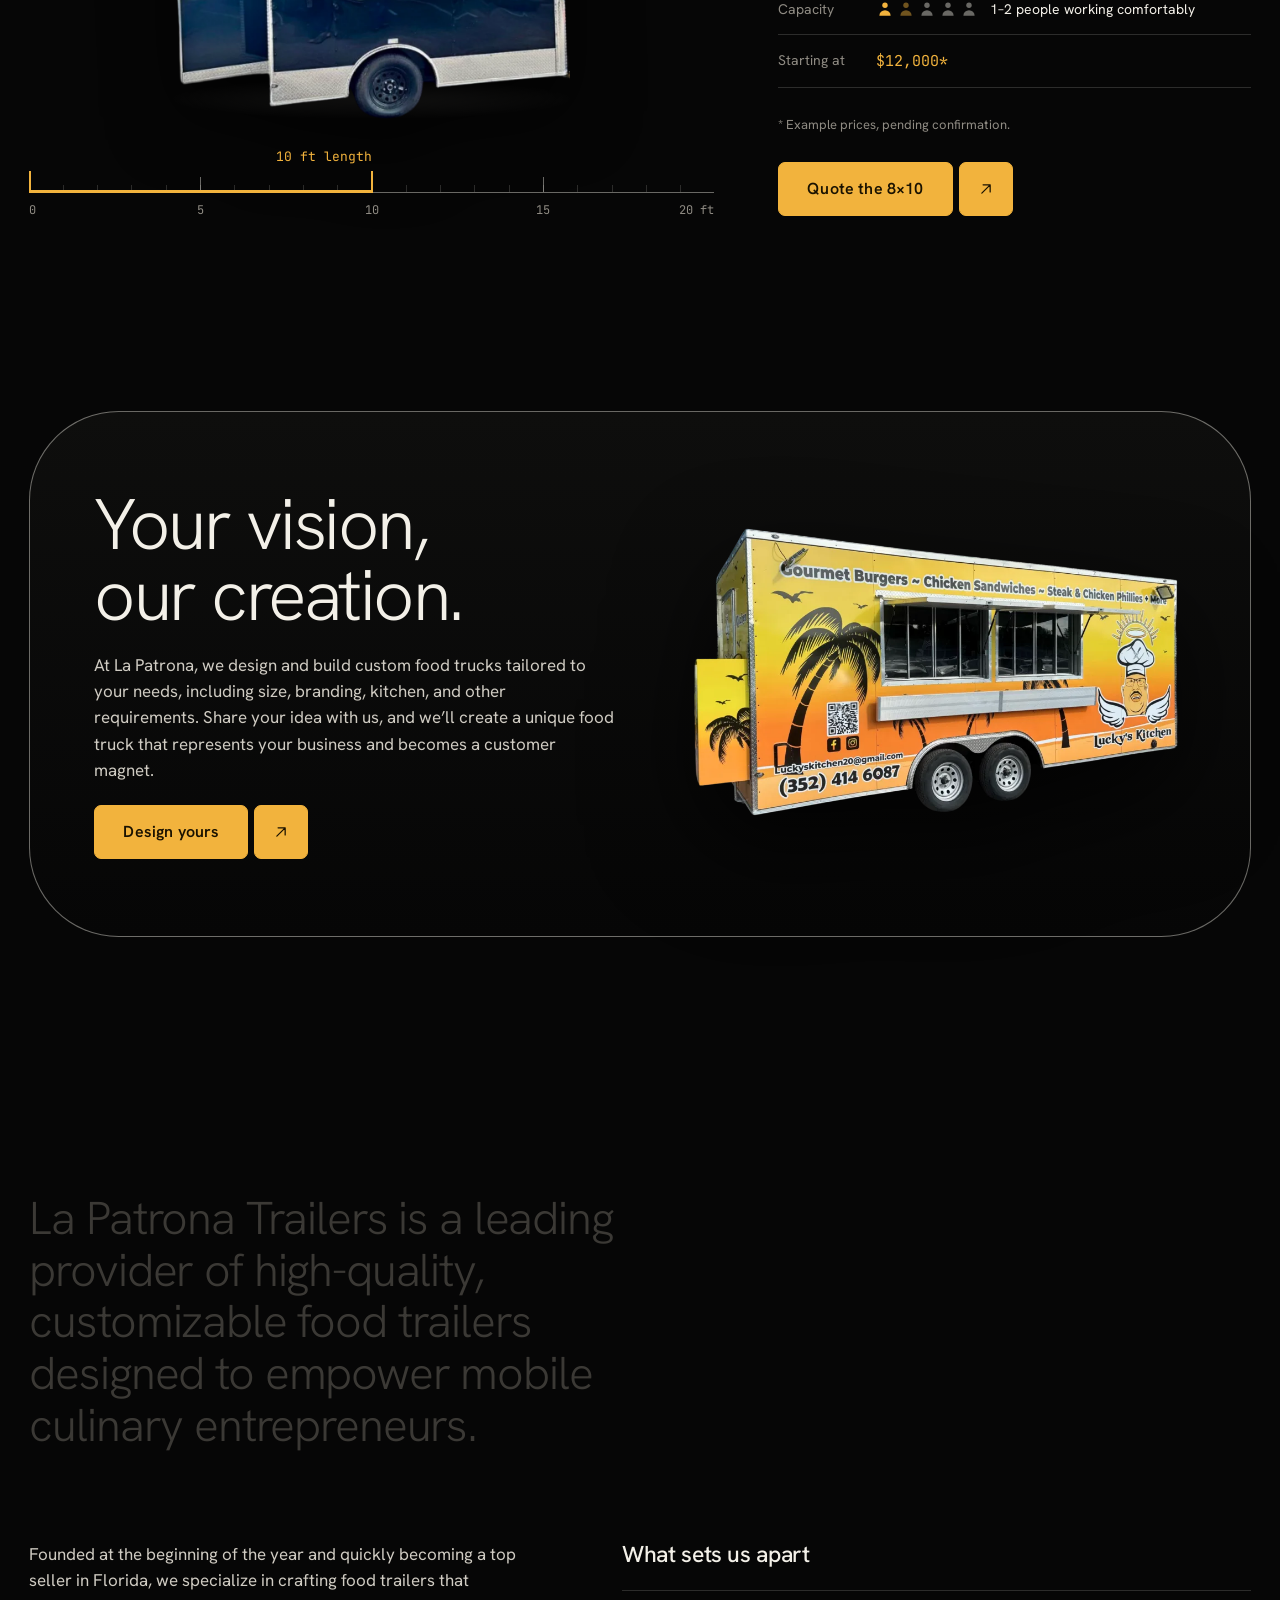
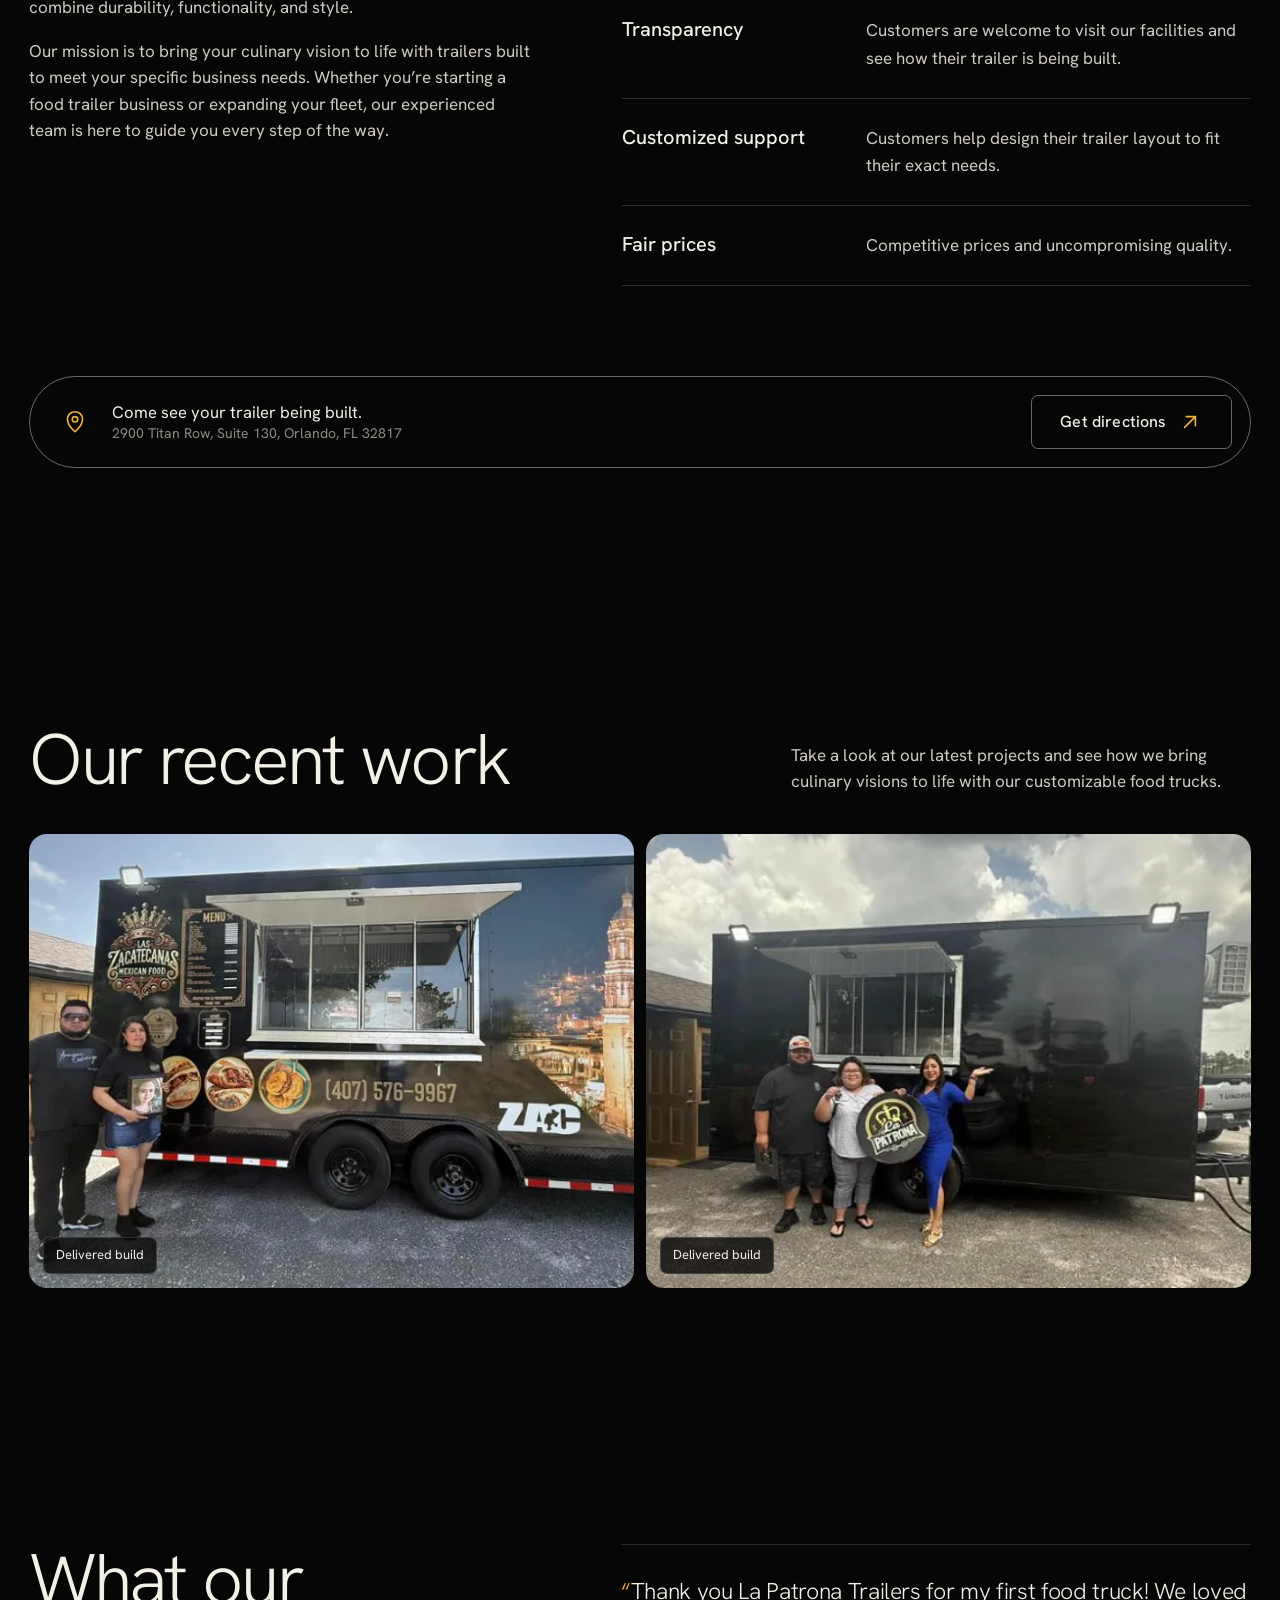
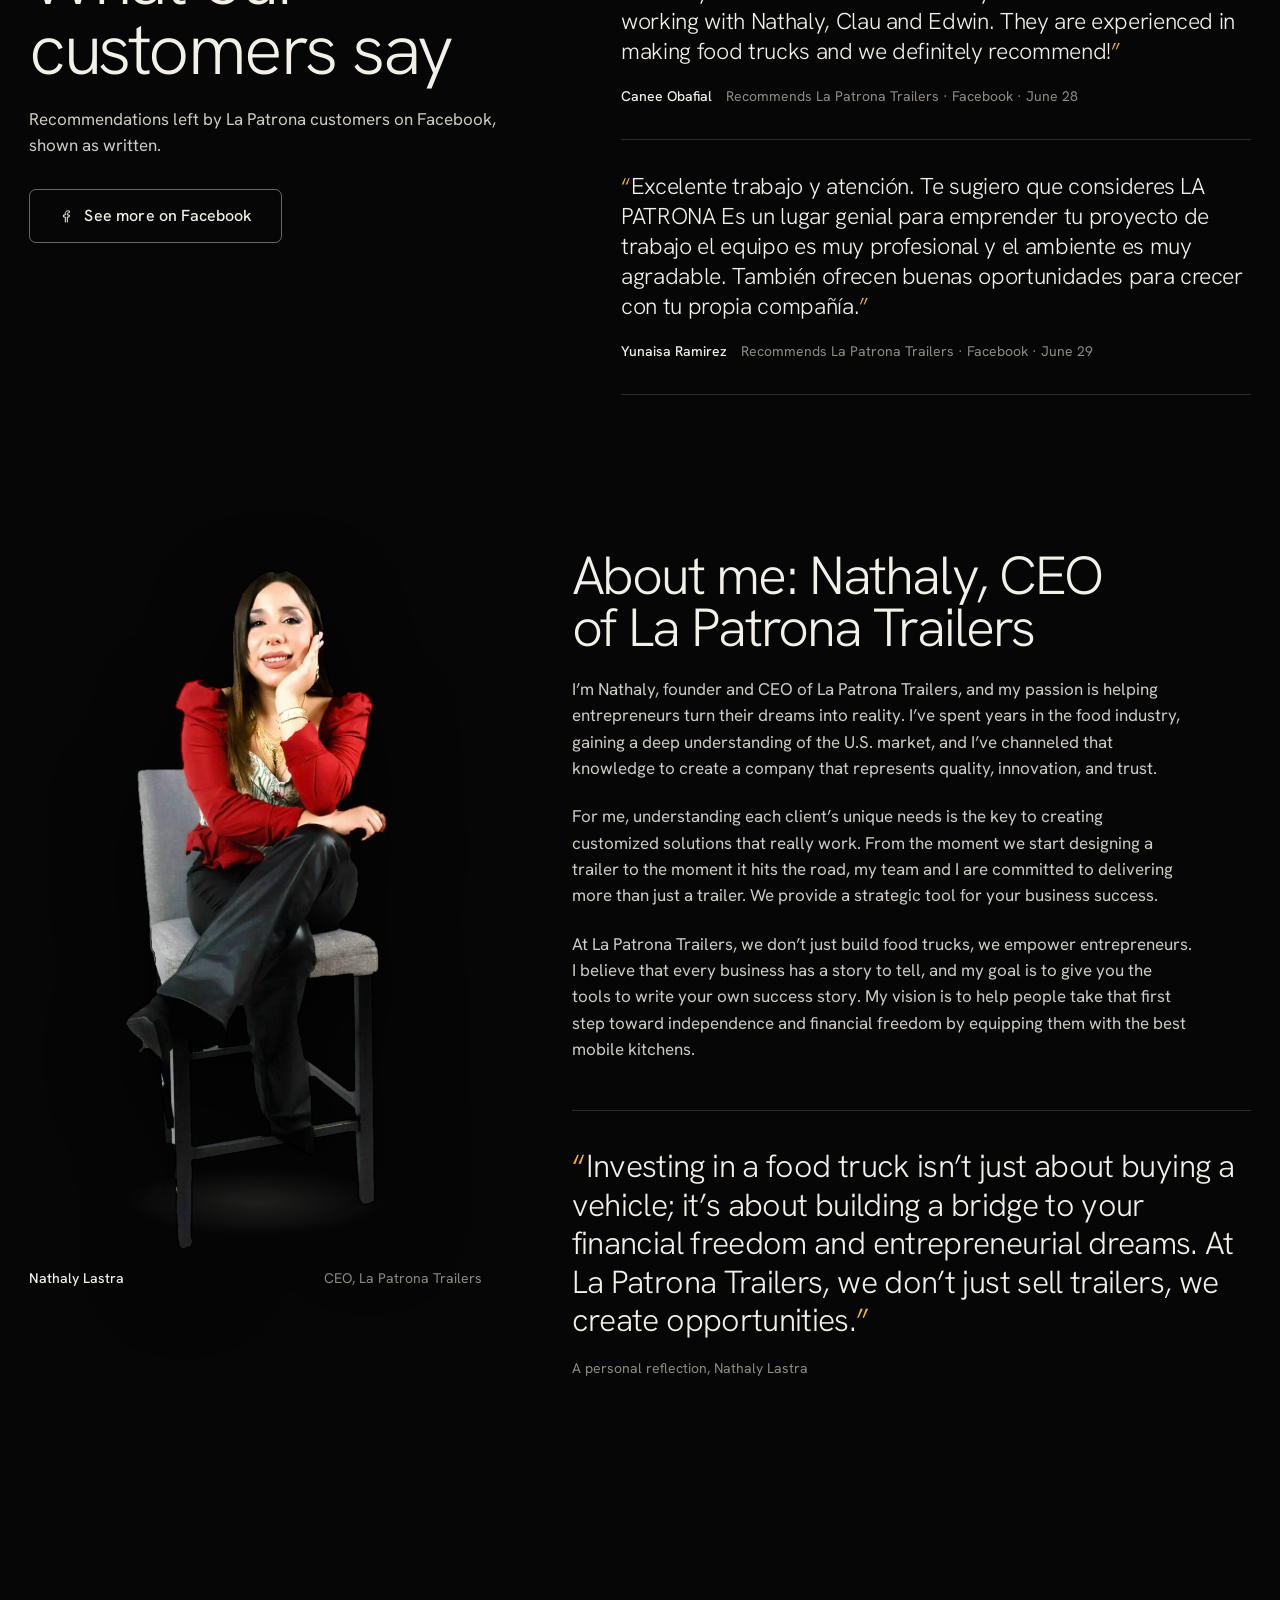
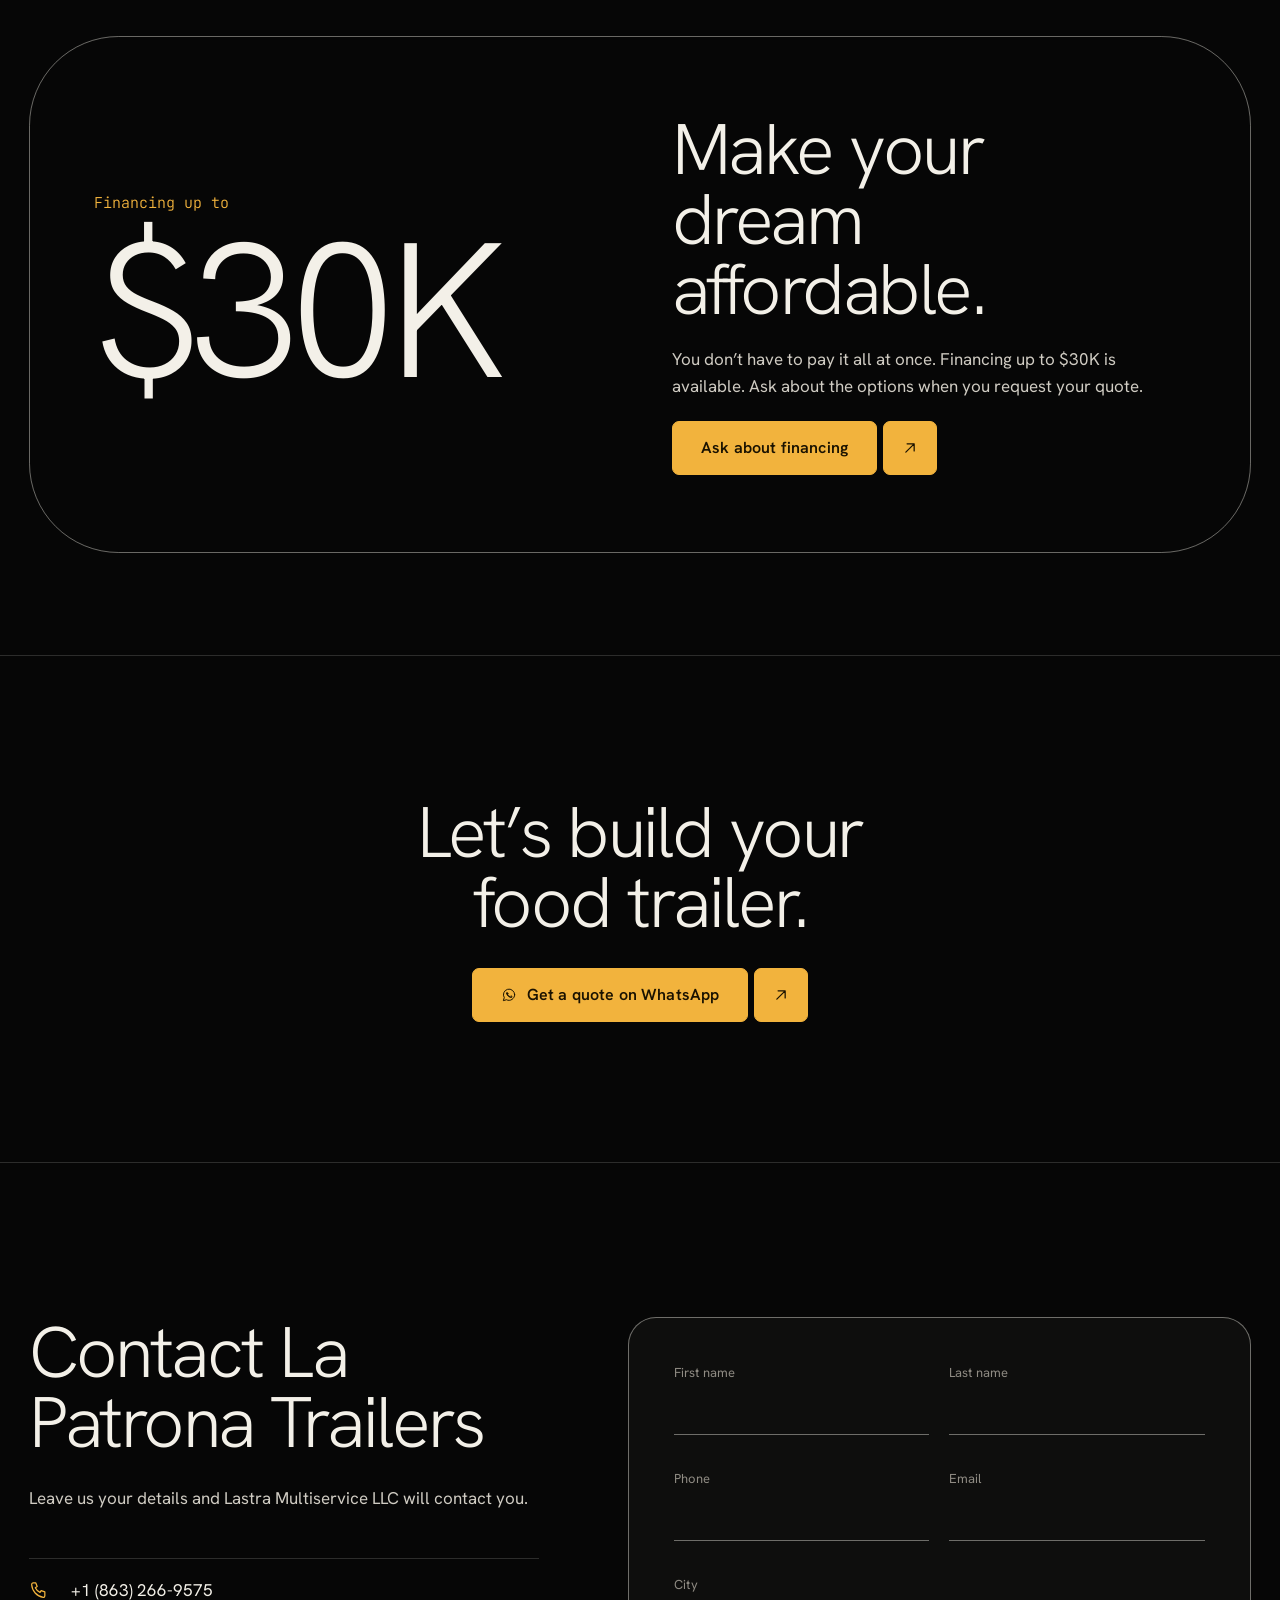
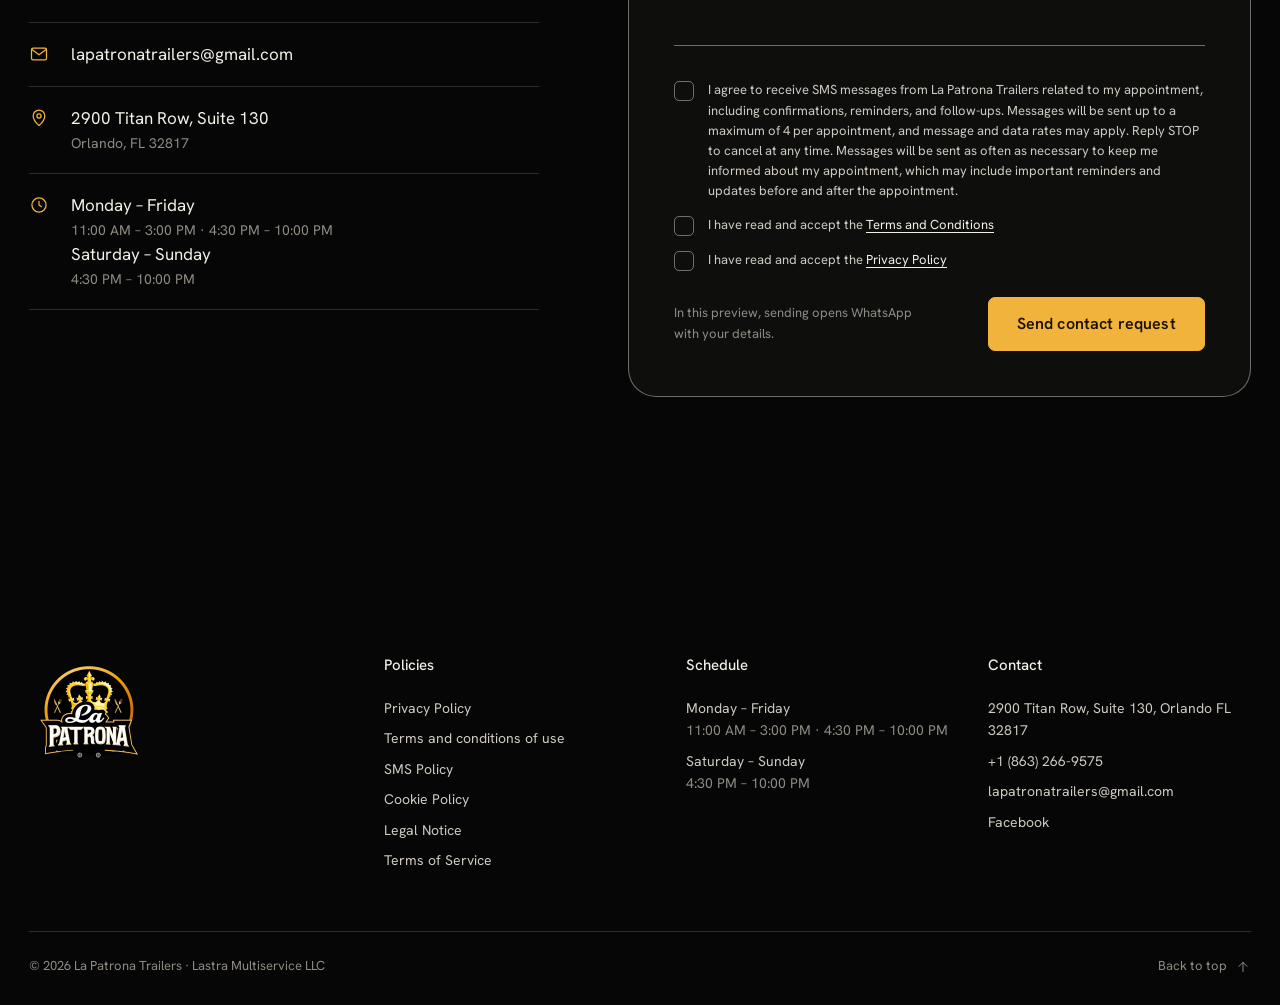
==== commit f5d1008b: "Cache-bust CSS/JS so HTML and styles never mismatch Co-Authored-By: Claude Opus 5.5 <noreply@anthrop" ====
--- a/index.html
+++ b/index.html
@@ -13,8 +13,8 @@
   <link rel="preconnect" href="https://fonts.googleapis.com">
   <link rel="preconnect" href="https://fonts.gstatic.com" crossorigin>
   <link rel="stylesheet" href="https://fonts.googleapis.com/css2?family=Hanken+Grotesk:wght@300;400;500;600;700&family=JetBrains+Mono:wght@400;500&display=swap">
-  <link rel="stylesheet" href="assets/css/site.css">
-  <script defer src="assets/js/site.js"></script>
+  <link rel="stylesheet" href="assets/css/site.css?v=ca8a2d05">
+  <script defer src="assets/js/site.js?v=e9354b6e"></script>
 </head>
 <body>
   <a class="skip" href="#main">Skip to content</a>
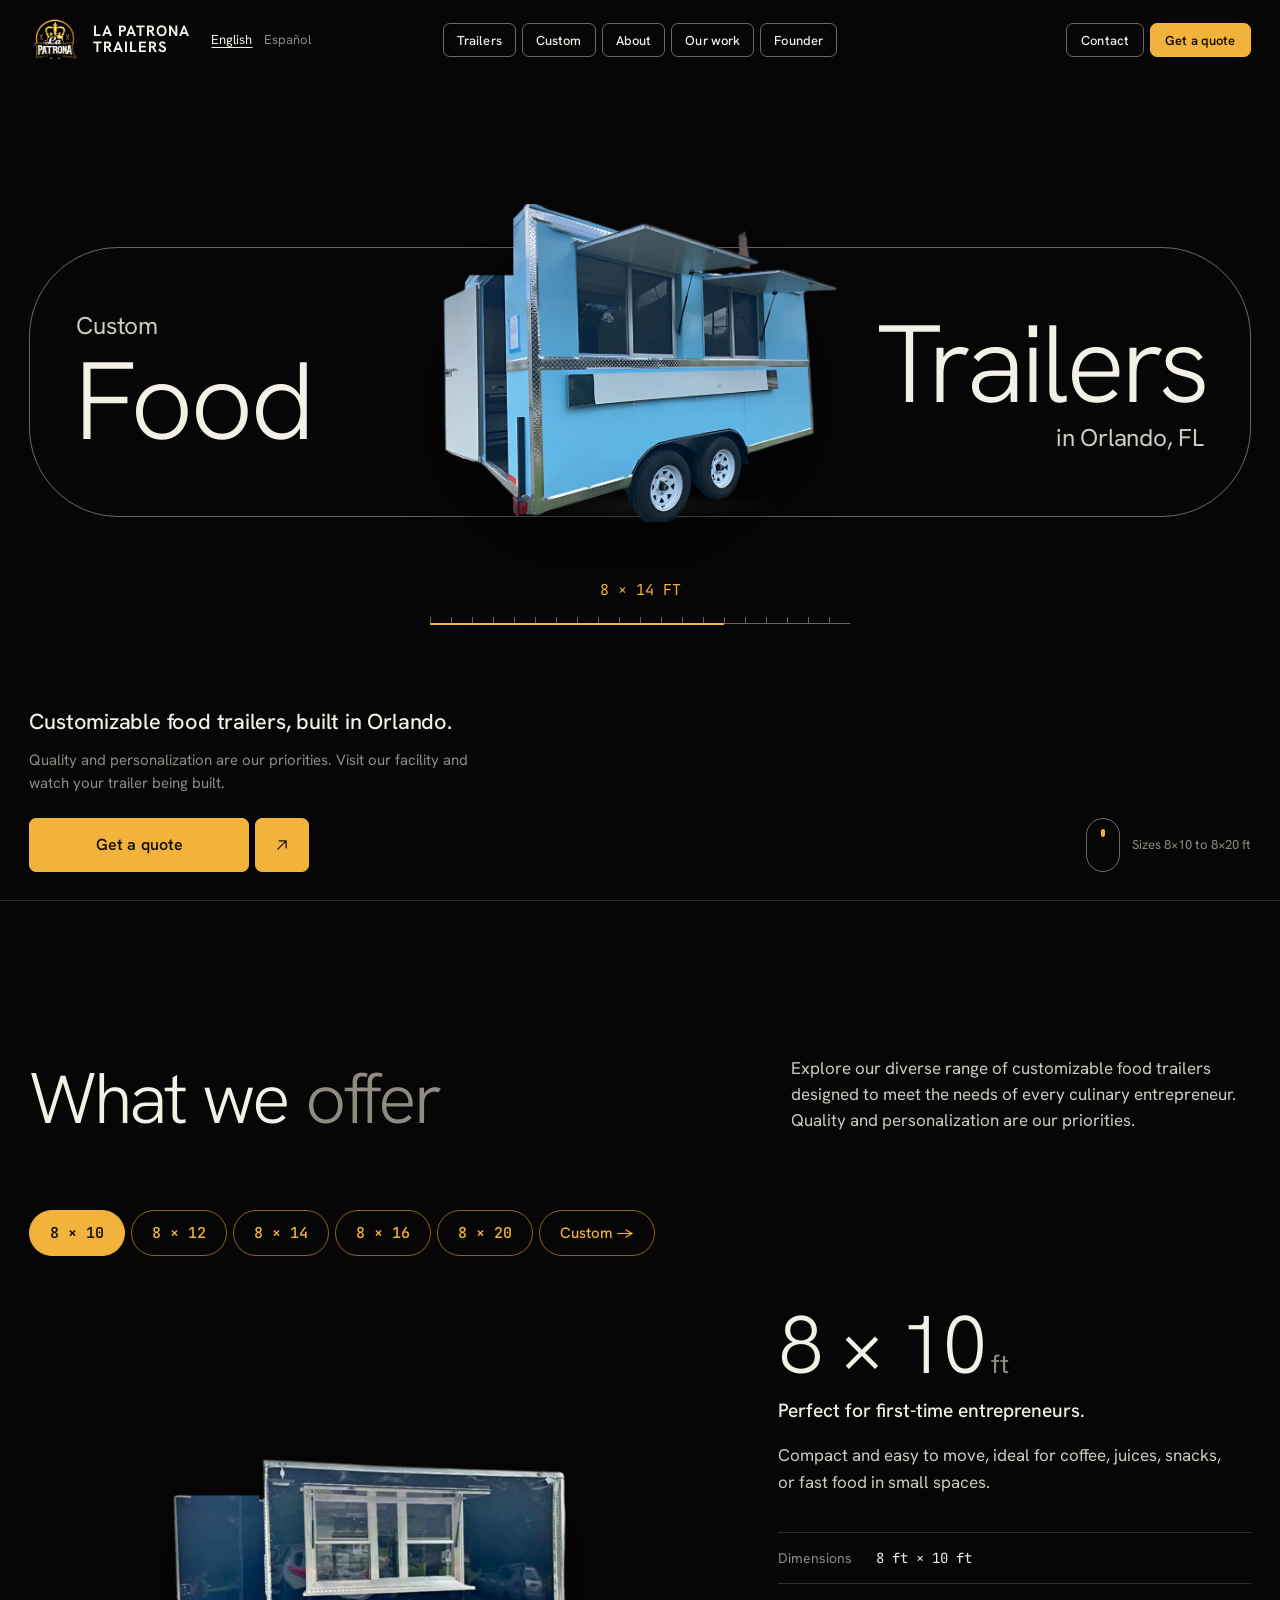
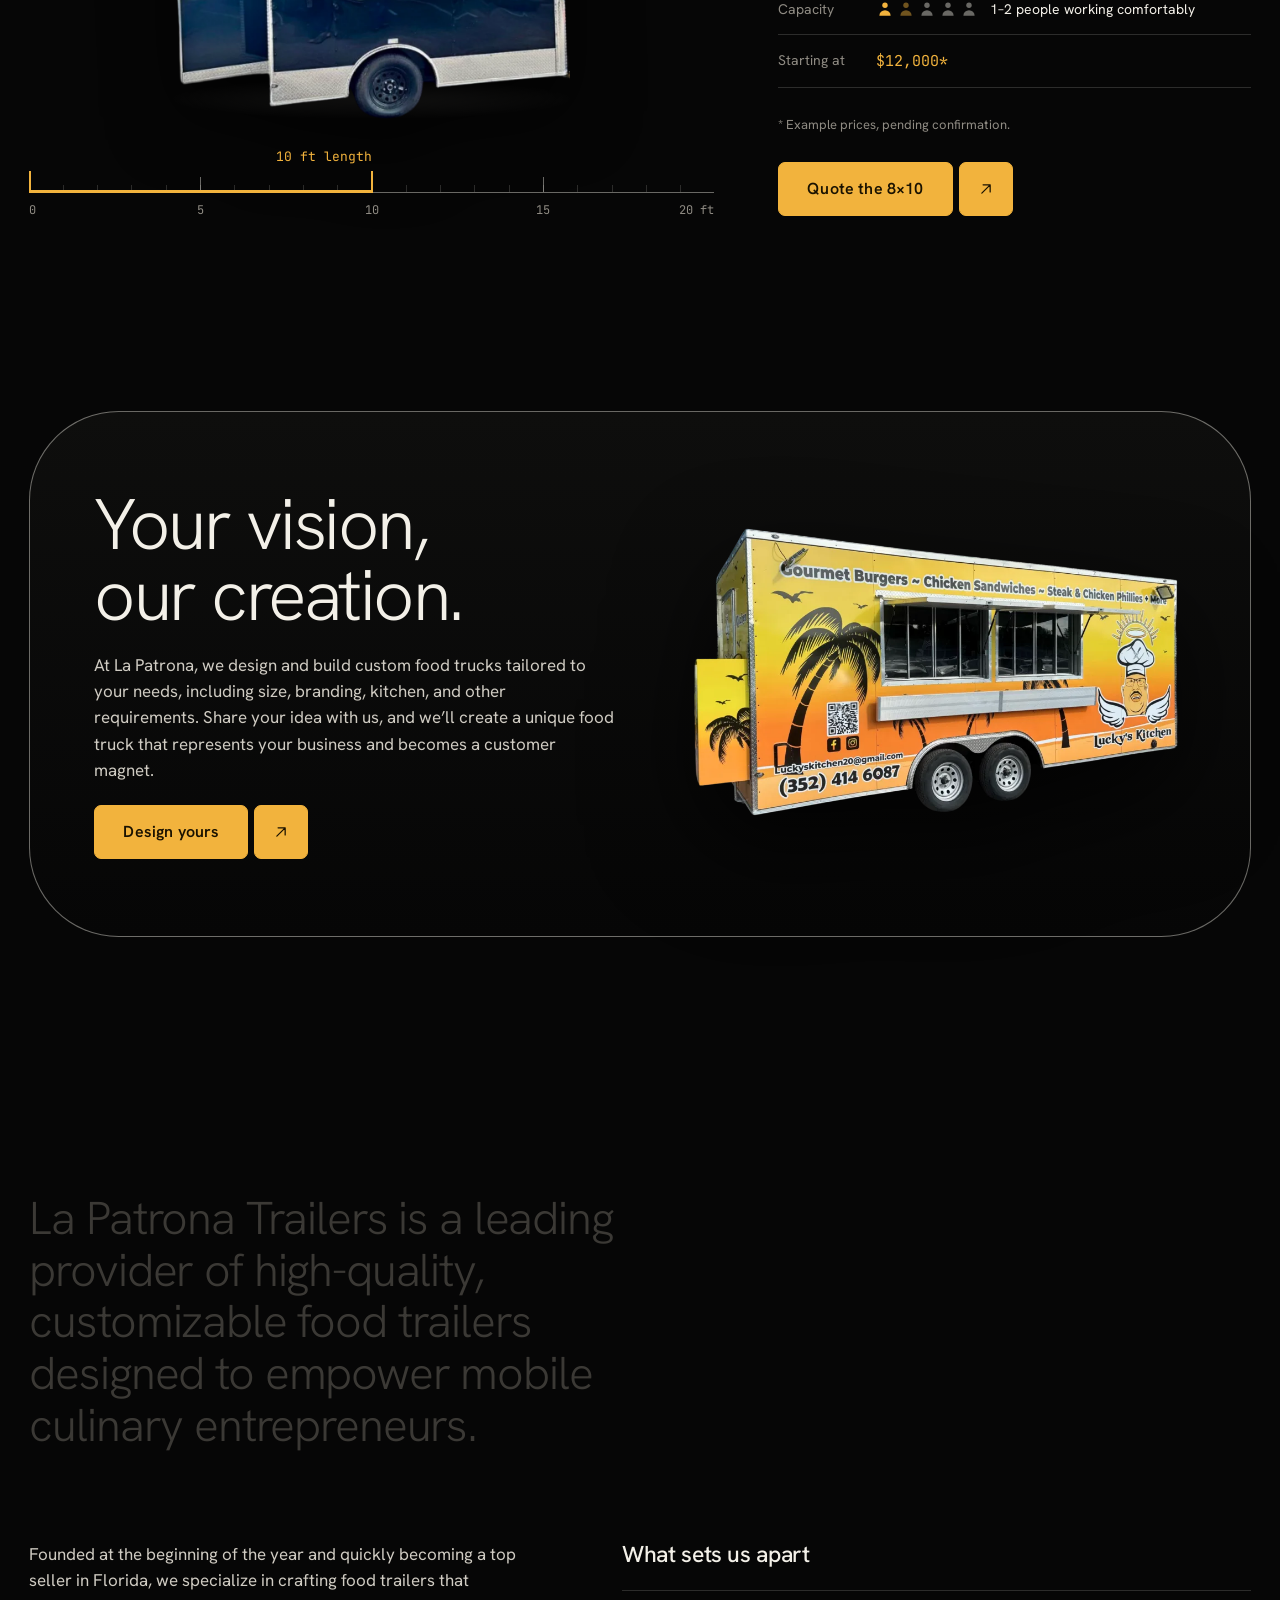
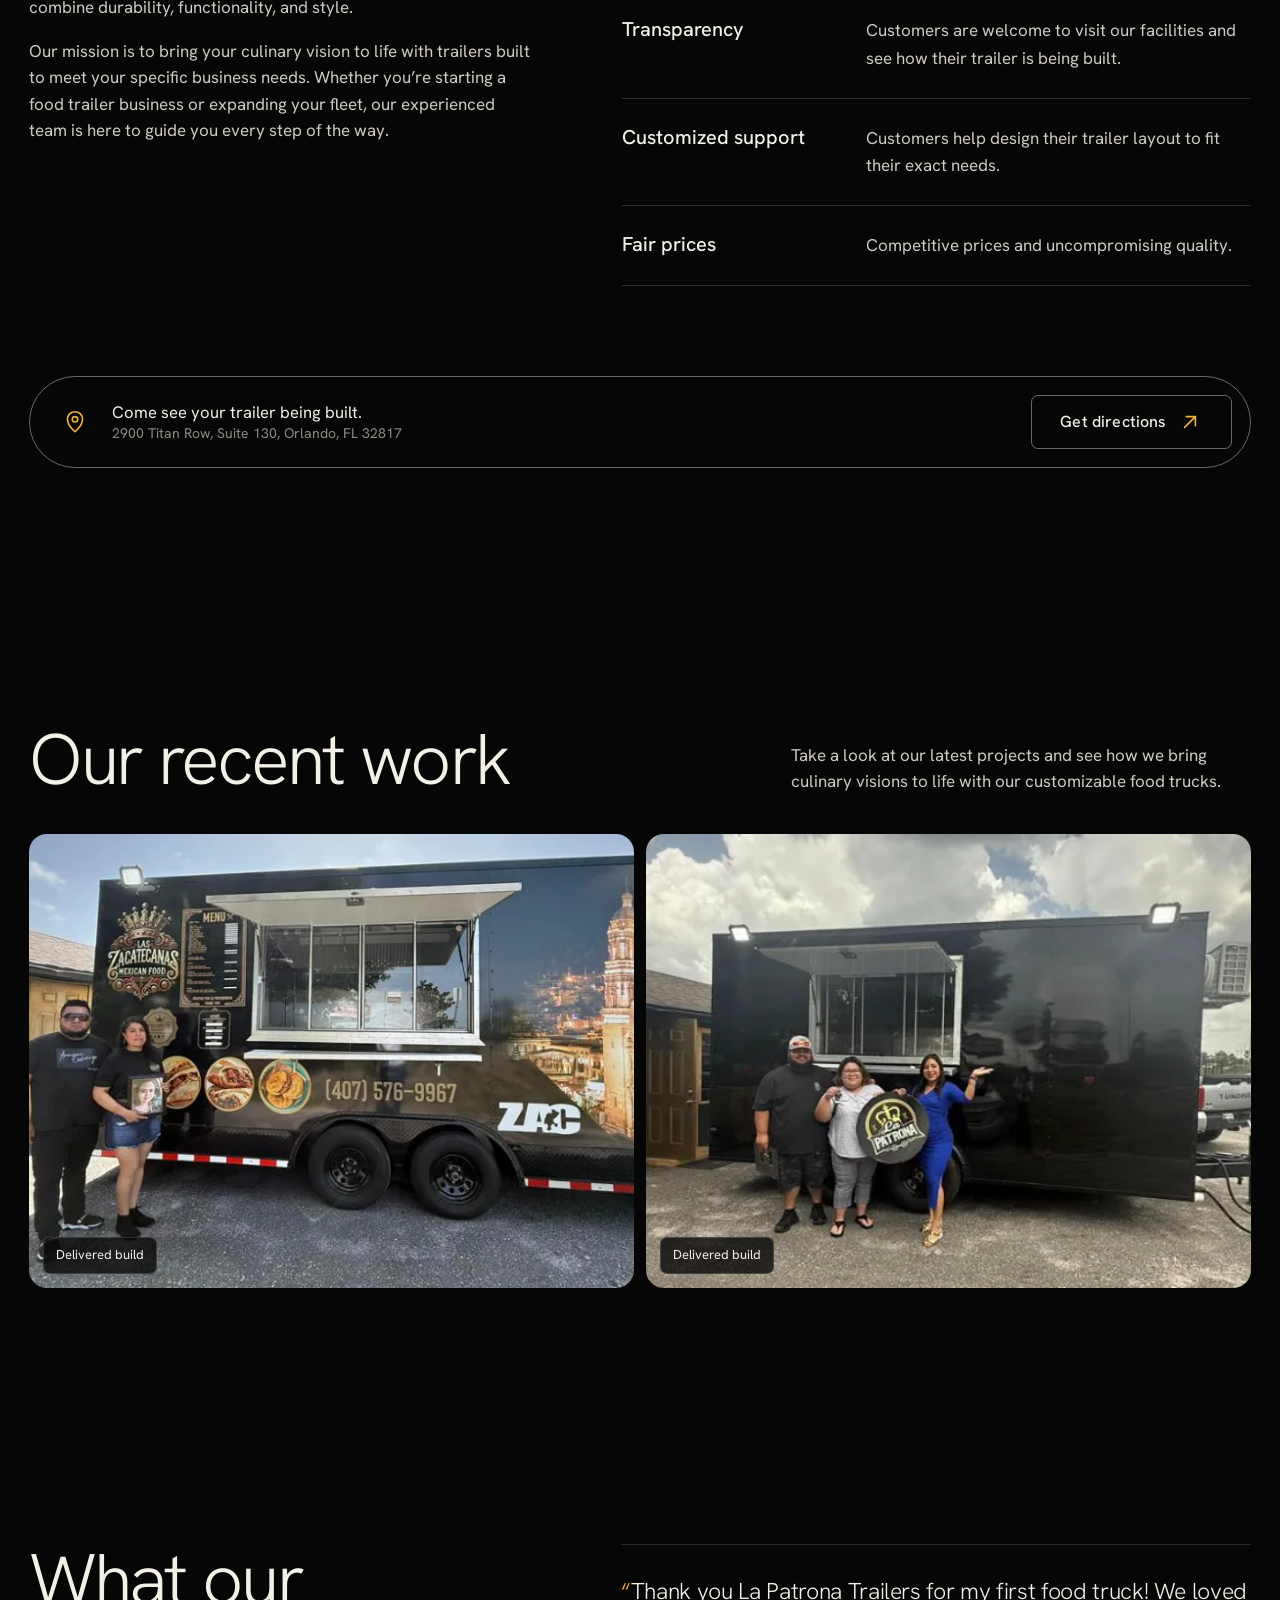
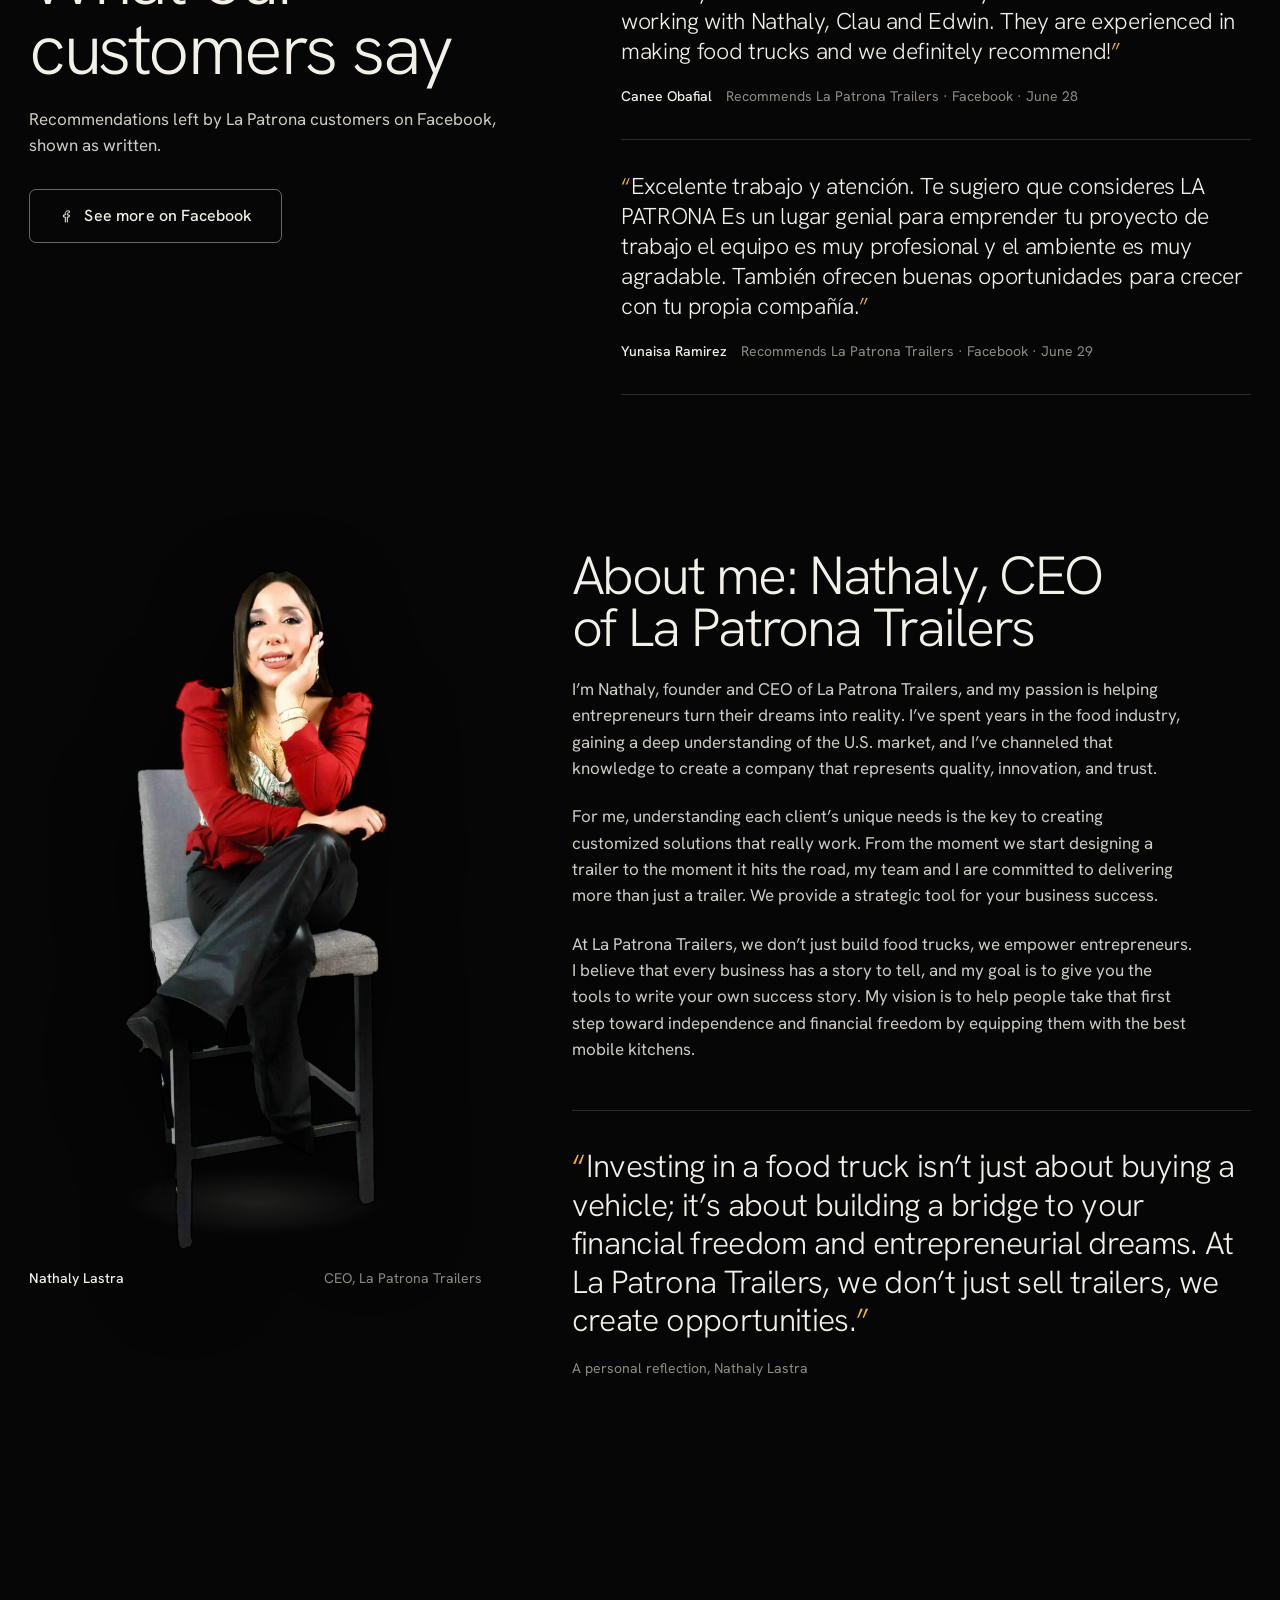
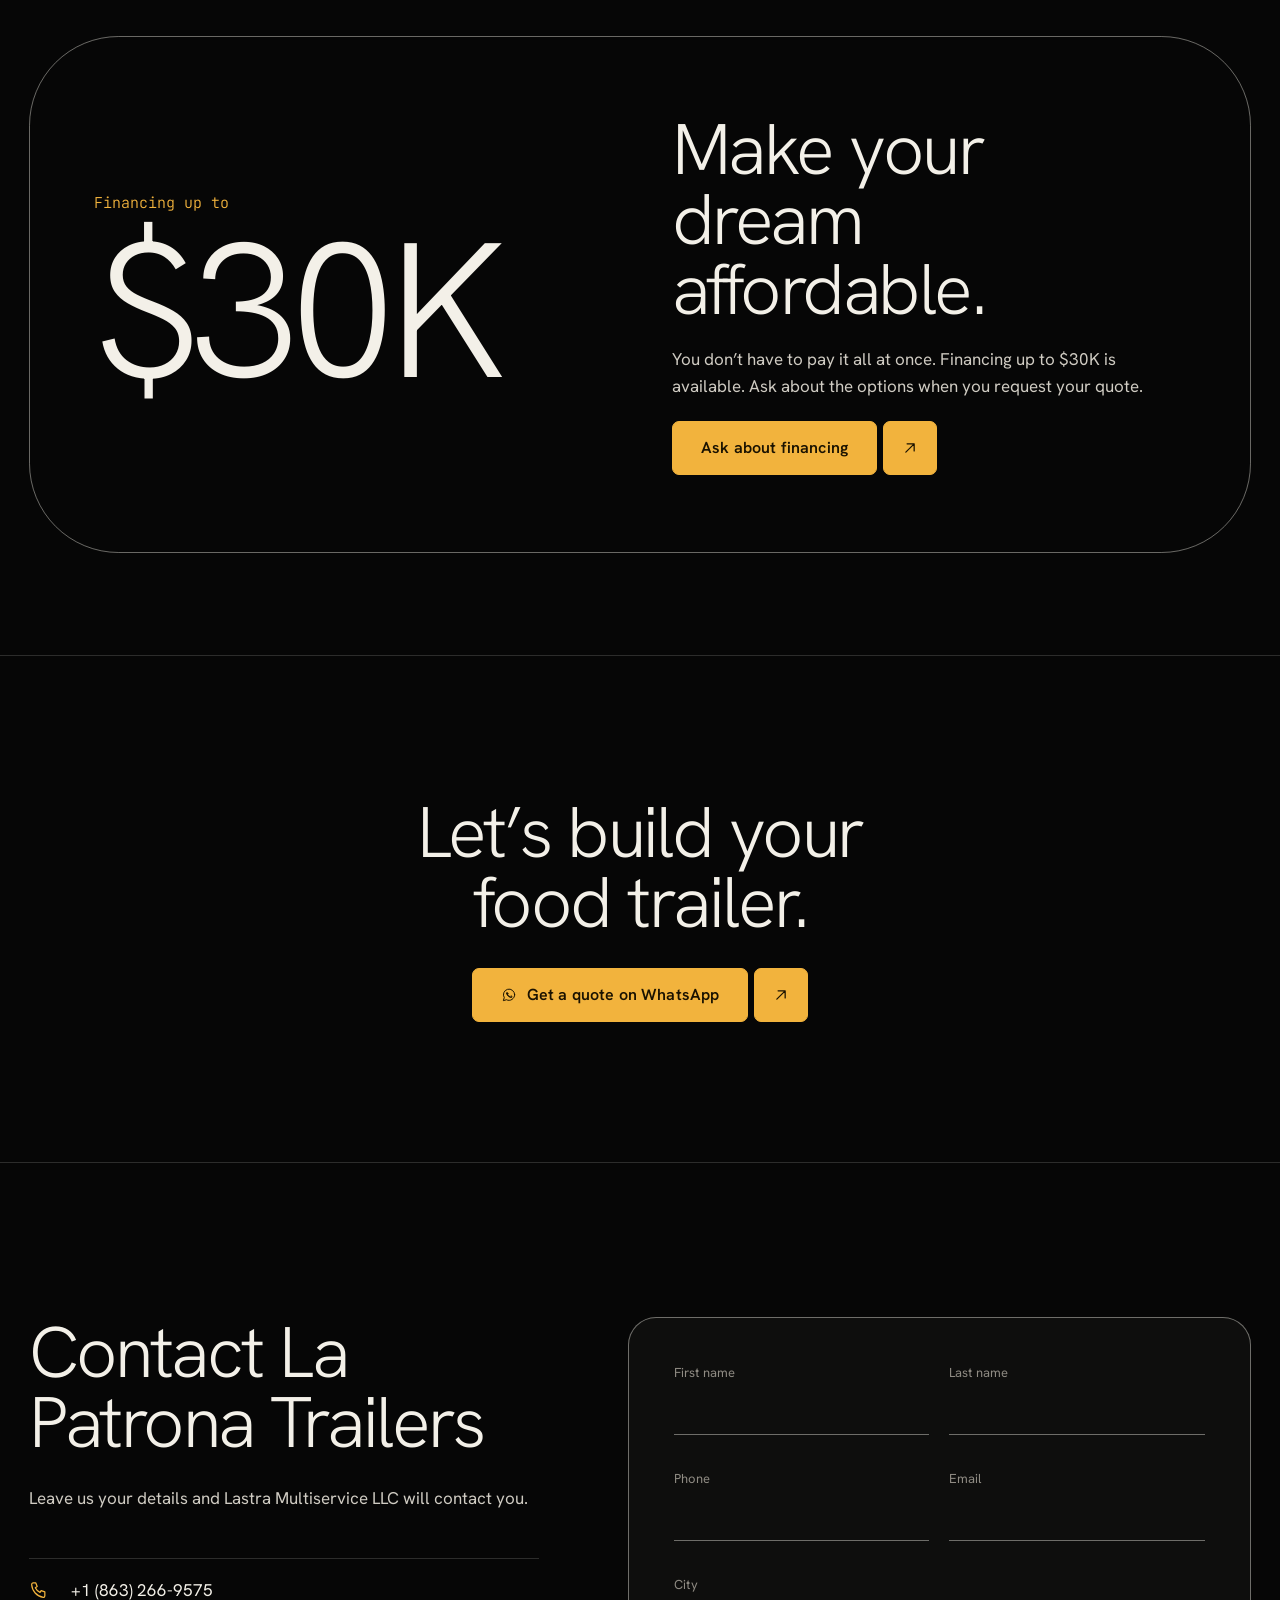
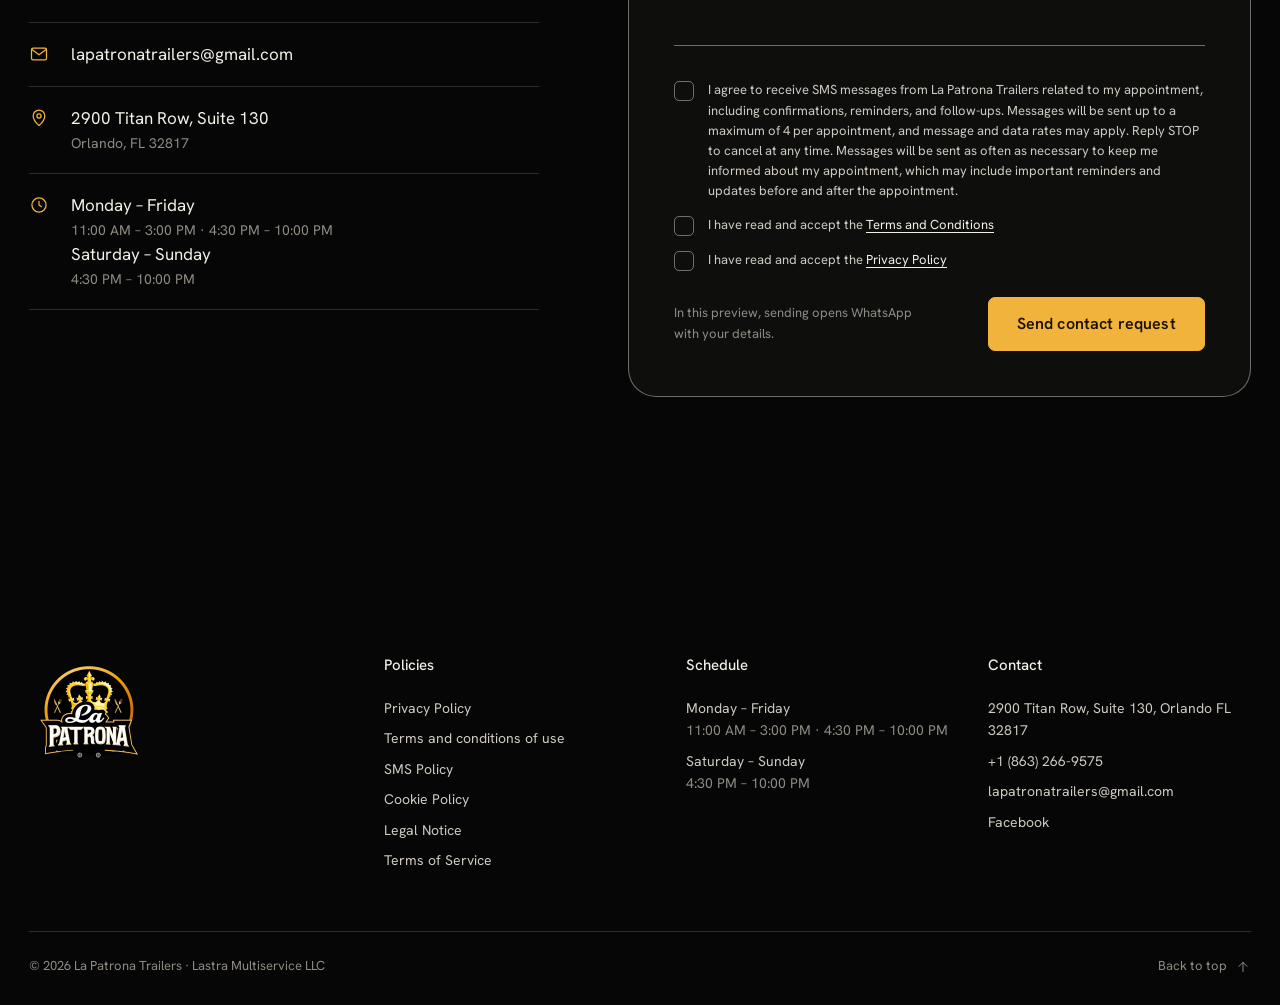
==== commit 2ad66b28: "Hero: size trailer by viewport height so the readout never overlaps Co-Authored-By: Claude Opus 5.5 " ====
--- a/index.html
+++ b/index.html
@@ -13,7 +13,7 @@
   <link rel="preconnect" href="https://fonts.googleapis.com">
   <link rel="preconnect" href="https://fonts.gstatic.com" crossorigin>
   <link rel="stylesheet" href="https://fonts.googleapis.com/css2?family=Hanken+Grotesk:wght@300;400;500;600;700&family=JetBrains+Mono:wght@400;500&display=swap">
-  <link rel="stylesheet" href="assets/css/site.css?v=ca8a2d05">
+  <link rel="stylesheet" href="assets/css/site.css?v=4c41601d">
   <script defer src="assets/js/site.js?v=e9354b6e"></script>
 </head>
 <body>
--- a/assets/css/site.css
+++ b/assets/css/site.css
@@ -114,7 +114,7 @@
   font-size: clamp(17px, 1.9vw, 34px); font-weight: 400; letter-spacing: -0.01em; line-height: 1;
   color: var(--bone-2); padding-inline: 0.1em;
 }
-.hero-trailers { position: absolute; left: 50%; top: 50%; width: min(36vw, 600px); aspect-ratio: 1.45; transform: translate(-50%, -56%); z-index: 1; pointer-events: none; }
+.hero-trailers { position: absolute; left: 50%; top: 50%; width: min(36vw, 600px, 62vh); aspect-ratio: 1.45; transform: translate(-50%, -56%); z-index: 1; pointer-events: none; }
 .hero-trailers { translate: 0 calc(var(--hp, 0) * -70px); scale: calc(1 + var(--hp, 0) * 0.08); }
 .hero-trailers::after, .size-visual .photo::after, .founder-photo .stage::after {
   content: ""; position: absolute; left: 8%; right: 8%; bottom: -2%; height: 14%; z-index: -1;
@@ -128,7 +128,7 @@
 .hero-trailers img.is-active { opacity: 1; transform: none; filter: drop-shadow(0 40px 40px rgba(0, 0, 0, 0.6)); }
 .hero-trailers img.is-leaving { opacity: 0; transform: translateX(-14%) scale(0.96); filter: blur(6px) brightness(0.7); }
 .hero-readout {
-  position: absolute; left: 50%; bottom: calc(-1 * clamp(56px, 9vh, 92px)); transform: translateX(-50%);
+  position: absolute; left: 50%; bottom: calc(-1 * clamp(64px, 12vh, 110px)); transform: translateX(-50%);
   display: grid; justify-items: center; gap: 10px; width: min(420px, 80vw); z-index: 3;
 }
 .hero-readout .size { color: var(--gold); font-size: 15px; }
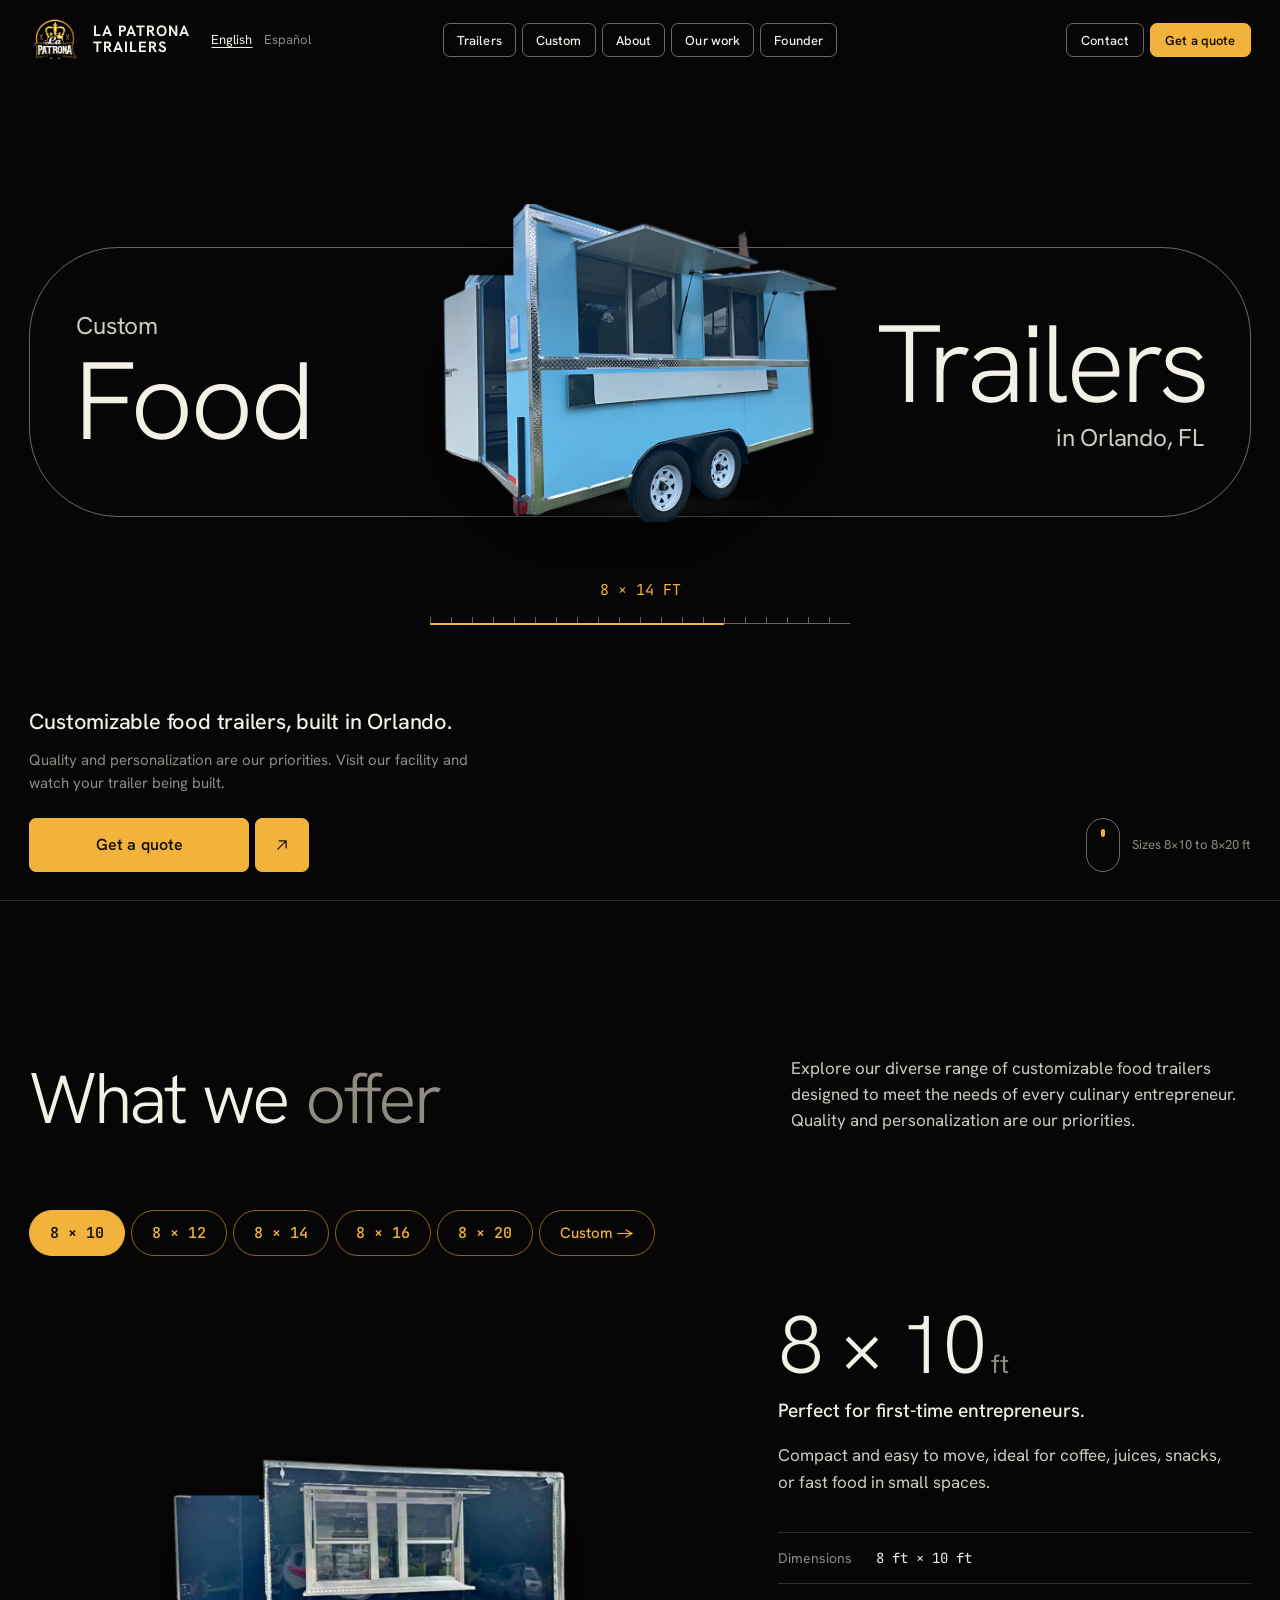
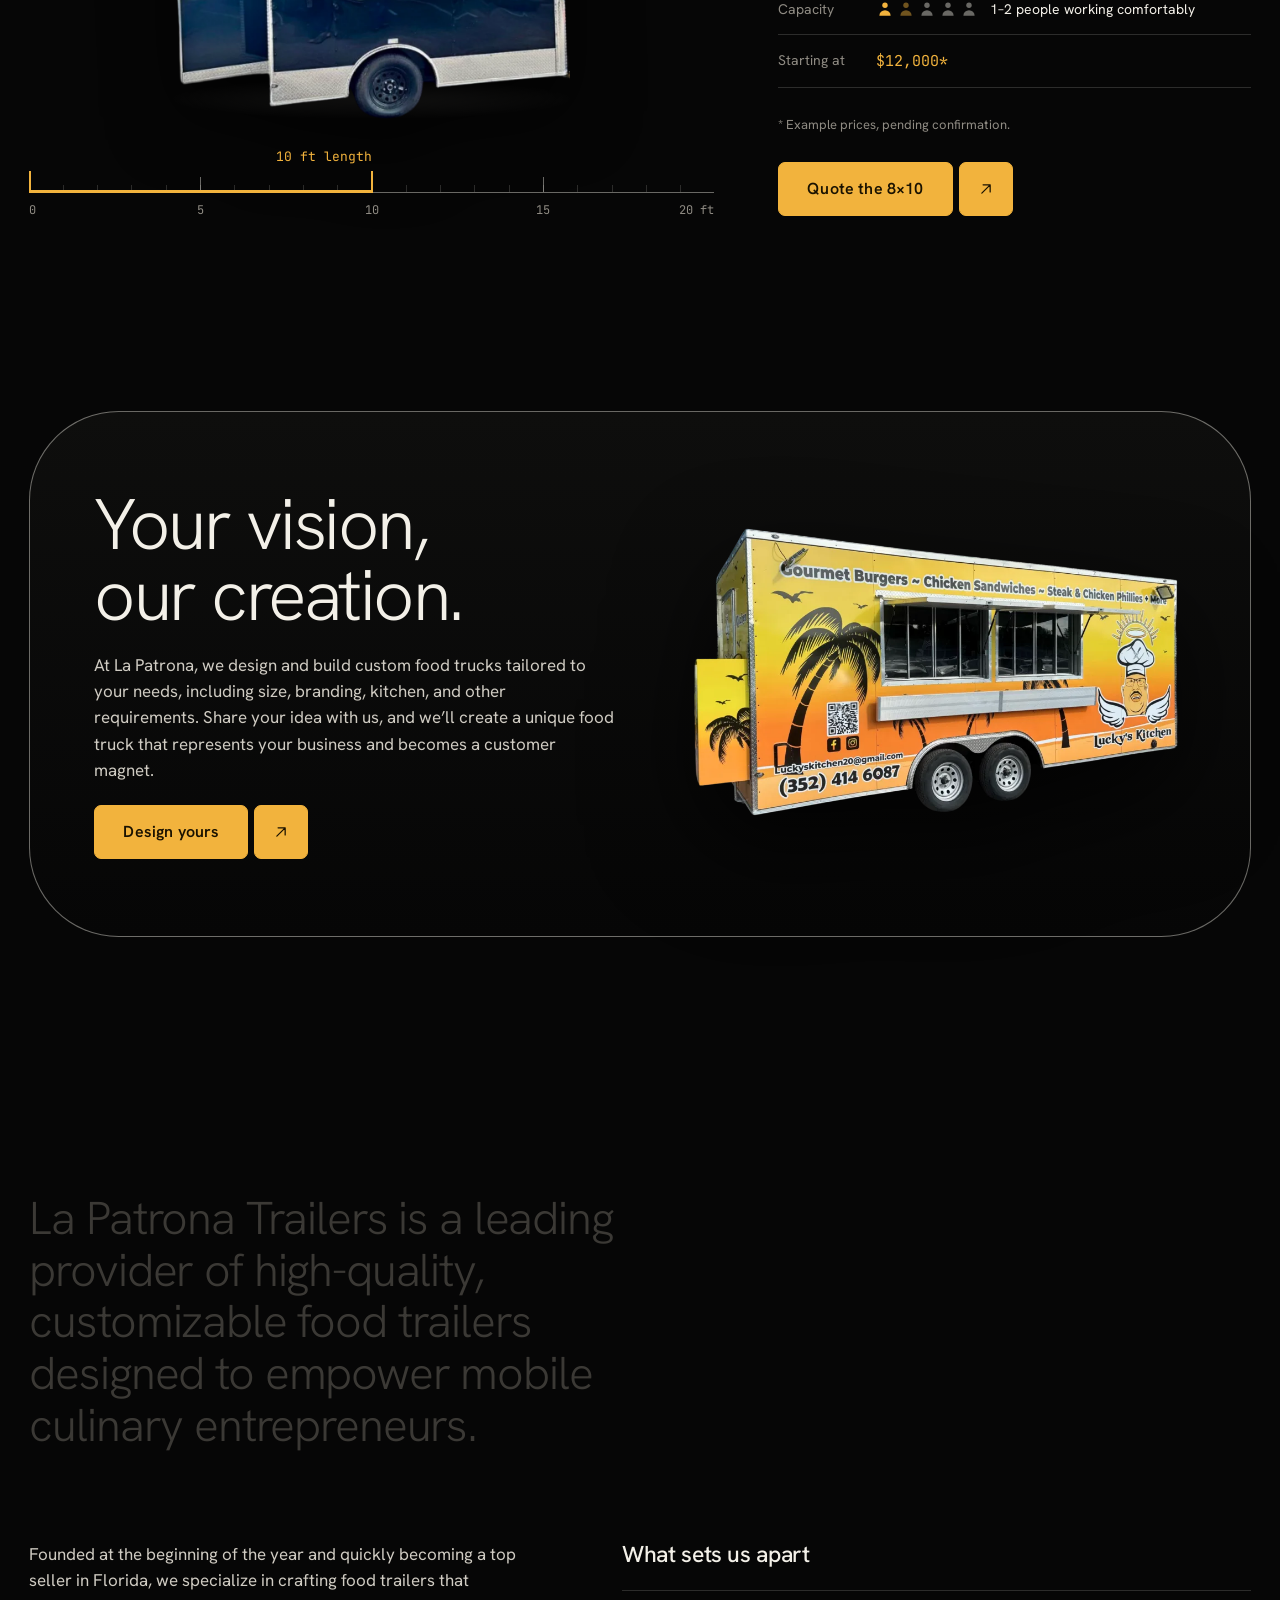
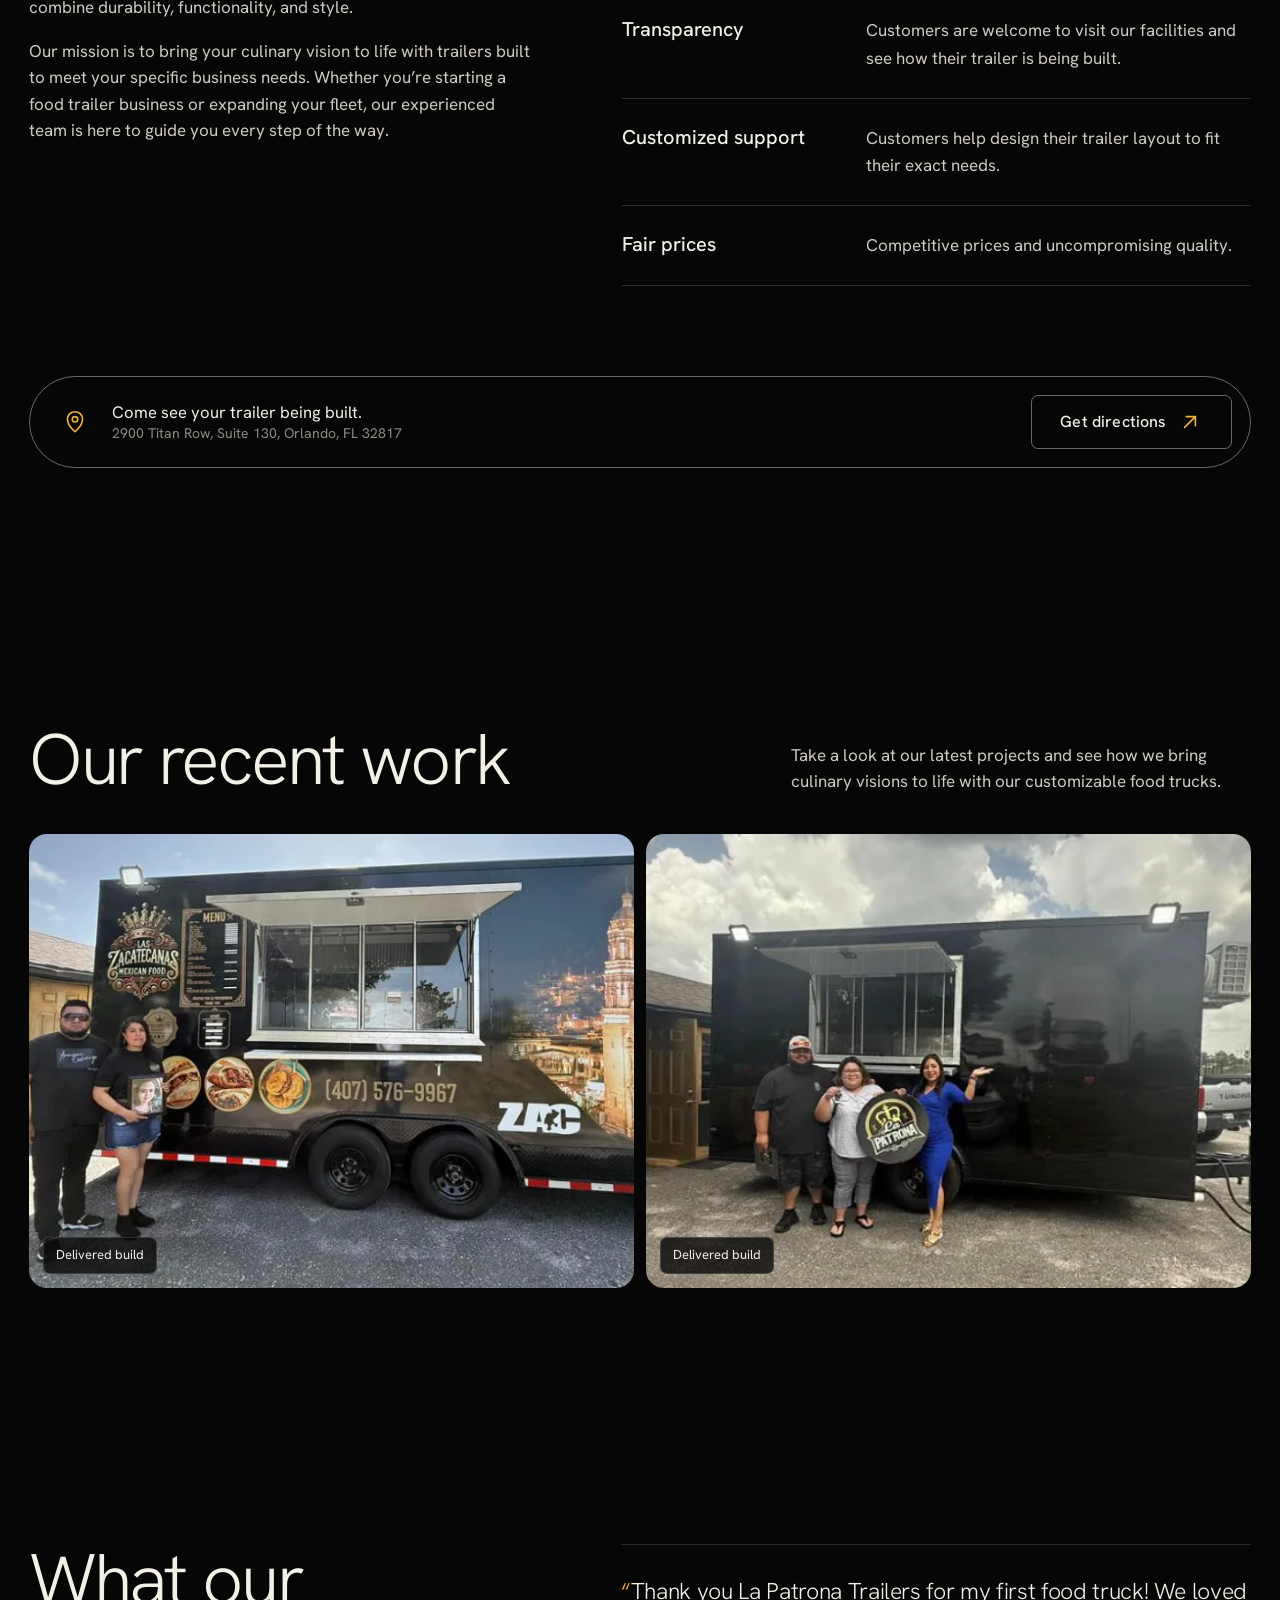
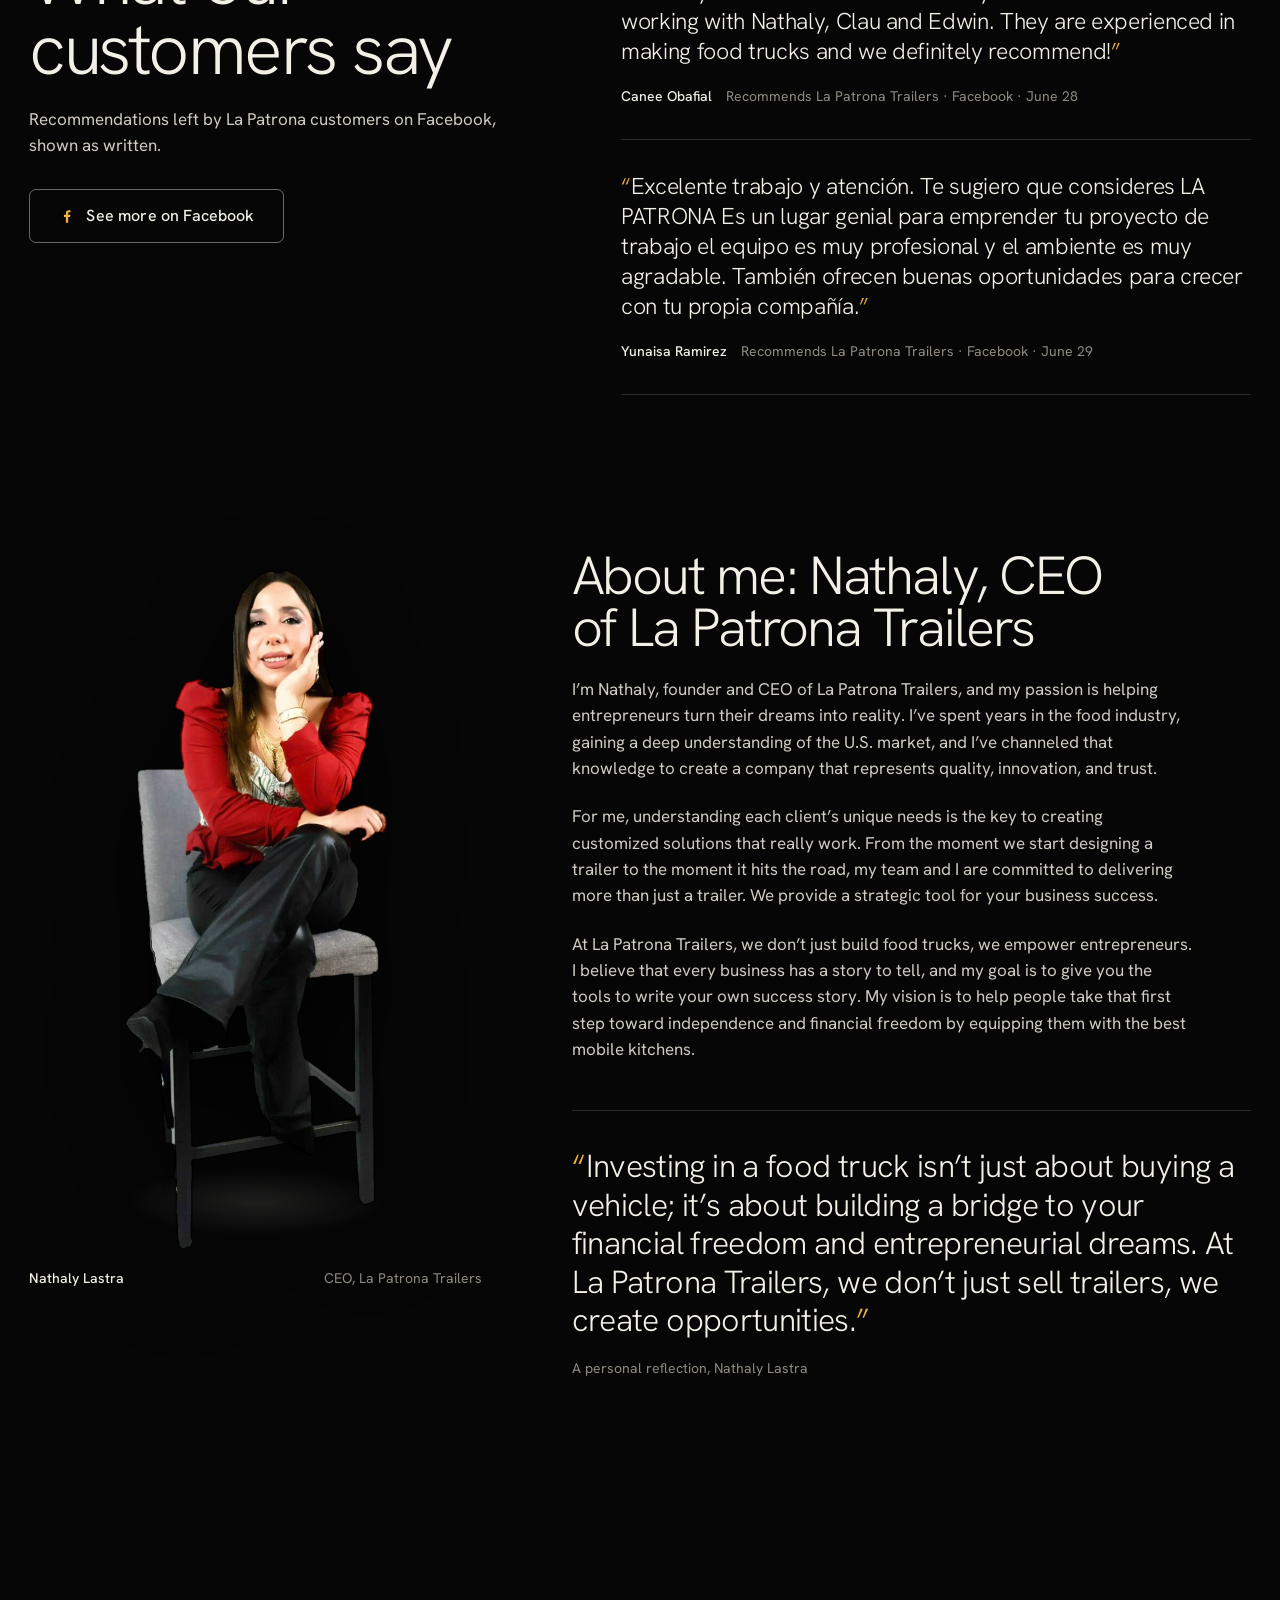
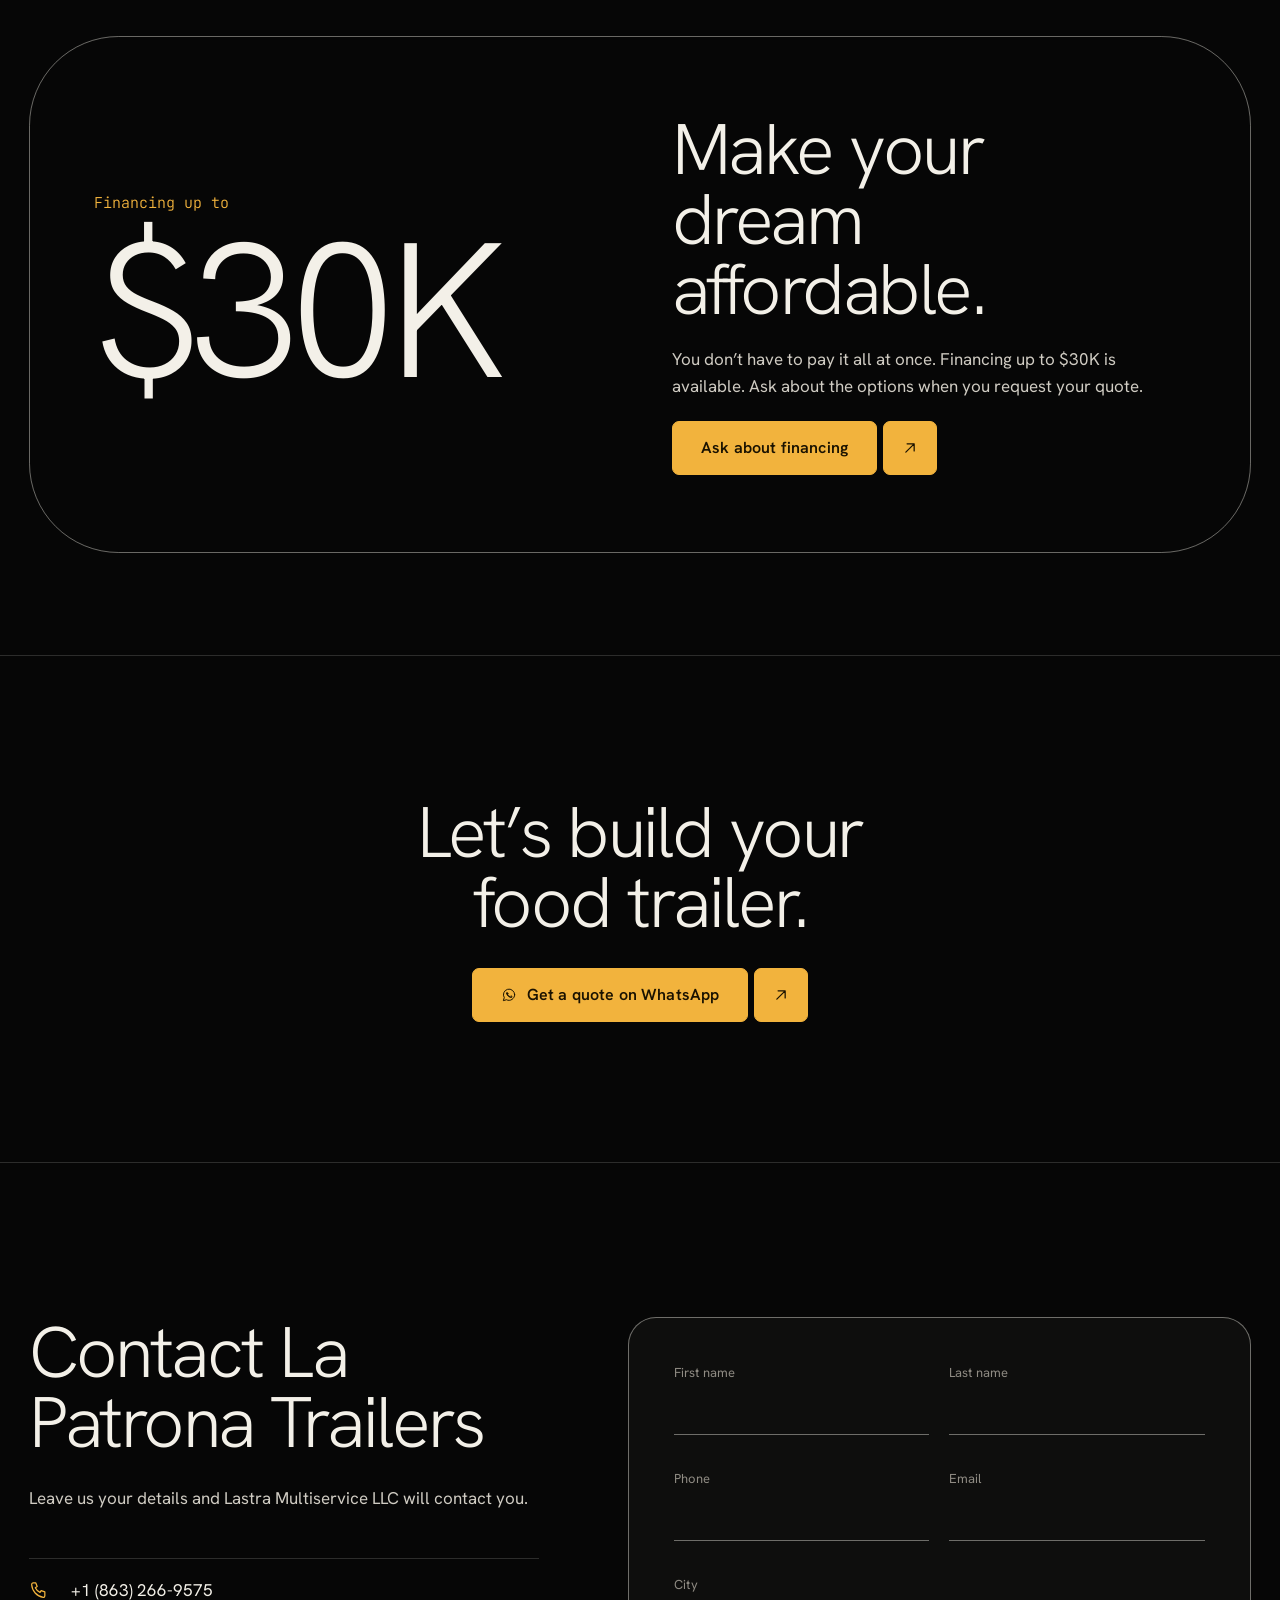
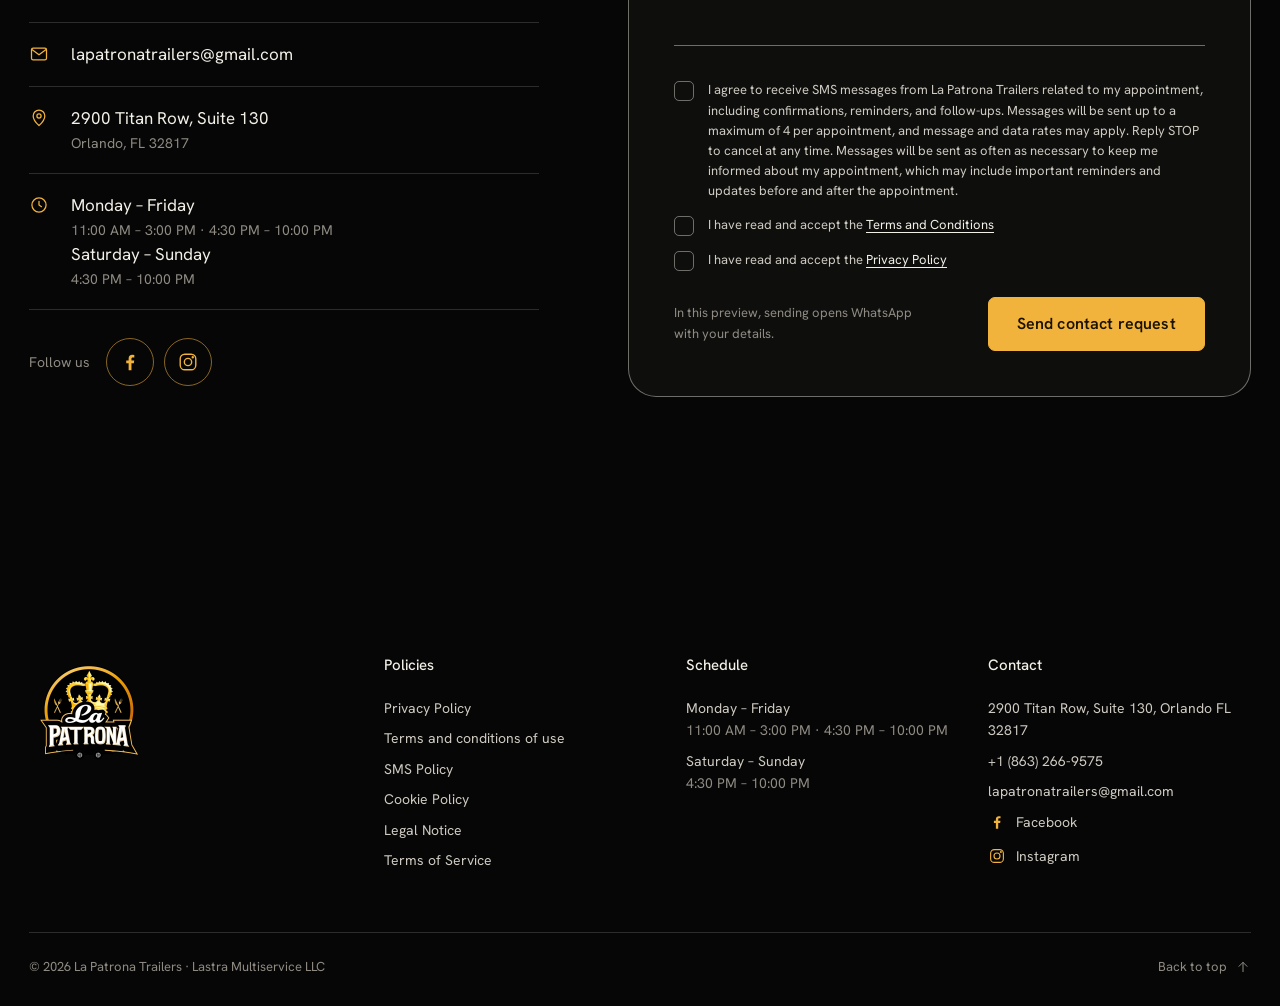
==== commit 0a6a8f61: "Add Instagram; gold Facebook and Instagram icons in contact and footer Co-Authored-By: Claude Opus 5" ====
--- a/index.html
+++ b/index.html
@@ -13,7 +13,7 @@
   <link rel="preconnect" href="https://fonts.googleapis.com">
   <link rel="preconnect" href="https://fonts.gstatic.com" crossorigin>
   <link rel="stylesheet" href="https://fonts.googleapis.com/css2?family=Hanken+Grotesk:wght@300;400;500;600;700&family=JetBrains+Mono:wght@400;500&display=swap">
-  <link rel="stylesheet" href="assets/css/site.css?v=4c41601d">
+  <link rel="stylesheet" href="assets/css/site.css?v=e56cf6d7">
   <script defer src="assets/js/site.js?v=e9354b6e"></script>
 </head>
 <body>
@@ -275,7 +275,7 @@
           <h2 class="display" id="rev-h">What our customers <em>say</em></h2>
           <p class="lede">Recommendations left by La Patrona customers on Facebook, shown as written.</p>
           <div class="btn-pair">
-            <a class="btn btn-lg" href="https://www.facebook.com/LaPatronaTrailersOFICIAL/" target="_blank" rel="noopener"><svg class="icon" viewBox="0 0 24 24" fill="none" stroke="currentColor" stroke-width="1.5" stroke-linecap="round" stroke-linejoin="round" aria-hidden="true"><path d="M14 21v-7.5h2.6l.4-3H14V8.6c0-.9.3-1.5 1.6-1.5H17V4.4a20 20 0 0 0-2.3-.1c-2.3 0-3.8 1.4-3.8 3.9v2.3H8.3v3H11V21"/></svg> See more on Facebook</a>
+            <a class="btn btn-lg" href="https://www.facebook.com/LaPatronaTrailersOFICIAL/" target="_blank" rel="noopener"><svg class="icon" viewBox="0 0 24 24" fill="currentColor" stroke="none" aria-hidden="true"><path d="M13.6 21v-7.6h2.6l.4-3h-3V8.5c0-.9.3-1.5 1.5-1.5h1.6V4.3a21 21 0 0 0-2.3-.1c-2.3 0-3.9 1.4-3.9 4v2.2H7.9v3h2.6V21h3.1Z"/></svg> See more on Facebook</a>
           </div>
         </div>
         <div class="review-list">
@@ -343,6 +343,11 @@
             <li><svg class="icon" viewBox="0 0 24 24" fill="none" stroke="currentColor" stroke-width="1.5" stroke-linecap="round" stroke-linejoin="round" aria-hidden="true"><path d="M12 21s-7-6.2-7-11.5a7 7 0 0 1 14 0C19 14.8 12 21 12 21Z"/><circle cx="12" cy="9.5" r="2.5"/></svg><a href="https://www.google.com/maps/search/?api=1&query=2900%20Titan%20Row%2C%20Suite%20130%2C%20Orlando%2C%20FL%2032817" target="_blank" rel="noopener">2900 Titan Row, Suite 130<span>Orlando, FL 32817</span></a></li>
             <li><svg class="icon" viewBox="0 0 24 24" fill="none" stroke="currentColor" stroke-width="1.5" stroke-linecap="round" stroke-linejoin="round" aria-hidden="true"><circle cx="12" cy="12" r="8.5"/><path d="M12 7.5V12l3 2"/></svg><div>Monday – Friday<span>11:00 AM – 3:00 PM · 4:30 PM – 10:00 PM</span>Saturday – Sunday<span>4:30 PM – 10:00 PM</span></div></li>
           </ul>
+          <div class="social" aria-label="Follow us">
+            <span>Follow us</span>
+            <a href="https://www.facebook.com/LaPatronaTrailersOFICIAL/" target="_blank" rel="noopener" aria-label="Facebook"><svg class="icon" viewBox="0 0 24 24" fill="currentColor" stroke="none" aria-hidden="true"><path d="M13.6 21v-7.6h2.6l.4-3h-3V8.5c0-.9.3-1.5 1.5-1.5h1.6V4.3a21 21 0 0 0-2.3-.1c-2.3 0-3.9 1.4-3.9 4v2.2H7.9v3h2.6V21h3.1Z"/></svg></a>
+            <a href="https://www.instagram.com/lapatronatrailers/" target="_blank" rel="noopener" aria-label="Instagram"><svg class="icon" viewBox="0 0 24 24" fill="none" stroke="currentColor" stroke-width="1.5" stroke-linecap="round" stroke-linejoin="round" aria-hidden="true"><rect x="3.5" y="3.5" width="17" height="17" rx="5"/><circle cx="12" cy="12" r="4"/><circle cx="17.2" cy="6.8" r="0.6" fill="currentColor"/></svg></a>
+          </div>
         </div>
         <form class="form" novalidate
           data-err-required="Required." data-err-email="Enter a valid email." data-err-summary="Please complete the highlighted fields." data-ok="Opening WhatsApp with your details…"
@@ -394,7 +399,8 @@
           <li>2900 Titan Row, Suite 130, Orlando FL 32817</li>
           <li><a href="tel:+18632669575">+1 (863) 266-9575</a></li>
           <li><a href="mailto:lapatronatrailers@gmail.com">lapatronatrailers@gmail.com</a></li>
-          <li><a href="https://www.facebook.com/LaPatronaTrailersOFICIAL/" target="_blank" rel="noopener">Facebook</a></li>
+          <li class="social-links"><a href="https://www.facebook.com/LaPatronaTrailersOFICIAL/" target="_blank" rel="noopener"><svg class="icon" viewBox="0 0 24 24" fill="currentColor" stroke="none" aria-hidden="true"><path d="M13.6 21v-7.6h2.6l.4-3h-3V8.5c0-.9.3-1.5 1.5-1.5h1.6V4.3a21 21 0 0 0-2.3-.1c-2.3 0-3.9 1.4-3.9 4v2.2H7.9v3h2.6V21h3.1Z"/></svg> Facebook</a></li>
+          <li class="social-links"><a href="https://www.instagram.com/lapatronatrailers/" target="_blank" rel="noopener"><svg class="icon" viewBox="0 0 24 24" fill="none" stroke="currentColor" stroke-width="1.5" stroke-linecap="round" stroke-linejoin="round" aria-hidden="true"><rect x="3.5" y="3.5" width="17" height="17" rx="5"/><circle cx="12" cy="12" r="4"/><circle cx="17.2" cy="6.8" r="0.6" fill="currentColor"/></svg> Instagram</a></li>
         </ul>
       </div>
     </div>
--- a/assets/css/site.css
+++ b/assets/css/site.css
@@ -360,6 +360,18 @@
 .form-status { grid-column: 1 / -1; font-size: 14px; color: var(--gold); }
 .form-status:empty { display: none; }
 
+.social { display: flex; align-items: center; gap: 10px; }
+.social span { color: var(--dim); font-size: 14px; margin-right: 6px; }
+.social a {
+  width: 48px; height: 48px; display: grid; place-items: center; border-radius: 999px;
+  border: 1px solid rgba(242, 179, 61, 0.55); color: var(--gold);
+  transition: background-color 0.25s var(--ease-out), color 0.25s var(--ease-out), border-color 0.25s var(--ease-out);
+}
+.social a .icon { width: 22px; height: 22px; }
+.social a:hover { background: var(--gold); color: var(--gold-ink); border-color: var(--gold); }
+.reviews .btn .icon { color: var(--gold); width: 18px; height: 18px; }
+.reviews .btn:hover .icon { color: var(--ink); }
+
 /* ---------- Footer ---------- */
 .site-footer { padding: clamp(64px, 8vw, 110px) var(--gutter) 28px; }
 .footer-grid { display: grid; grid-template-columns: 1.2fr repeat(3, 1fr); gap: 40px; padding-bottom: 56px; border-bottom: 1px solid var(--line); }
@@ -369,6 +381,8 @@
 .footer-grid a { text-decoration: none; }
 .footer-grid a:hover { color: var(--gold); }
 .footer-grid .hours span { display: block; color: var(--dim); }
+.footer-grid .social-links a { display: inline-flex; align-items: center; gap: 10px; }
+.footer-grid .social-links .icon { width: 18px; height: 18px; color: var(--gold); }
 .footer-bottom { display: flex; justify-content: space-between; align-items: center; gap: 16px; padding-top: 24px; font-size: 13px; color: var(--dim); flex-wrap: wrap; }
 .footer-bottom a { text-decoration: none; }
 .footer-bottom a:hover { color: var(--bone); }
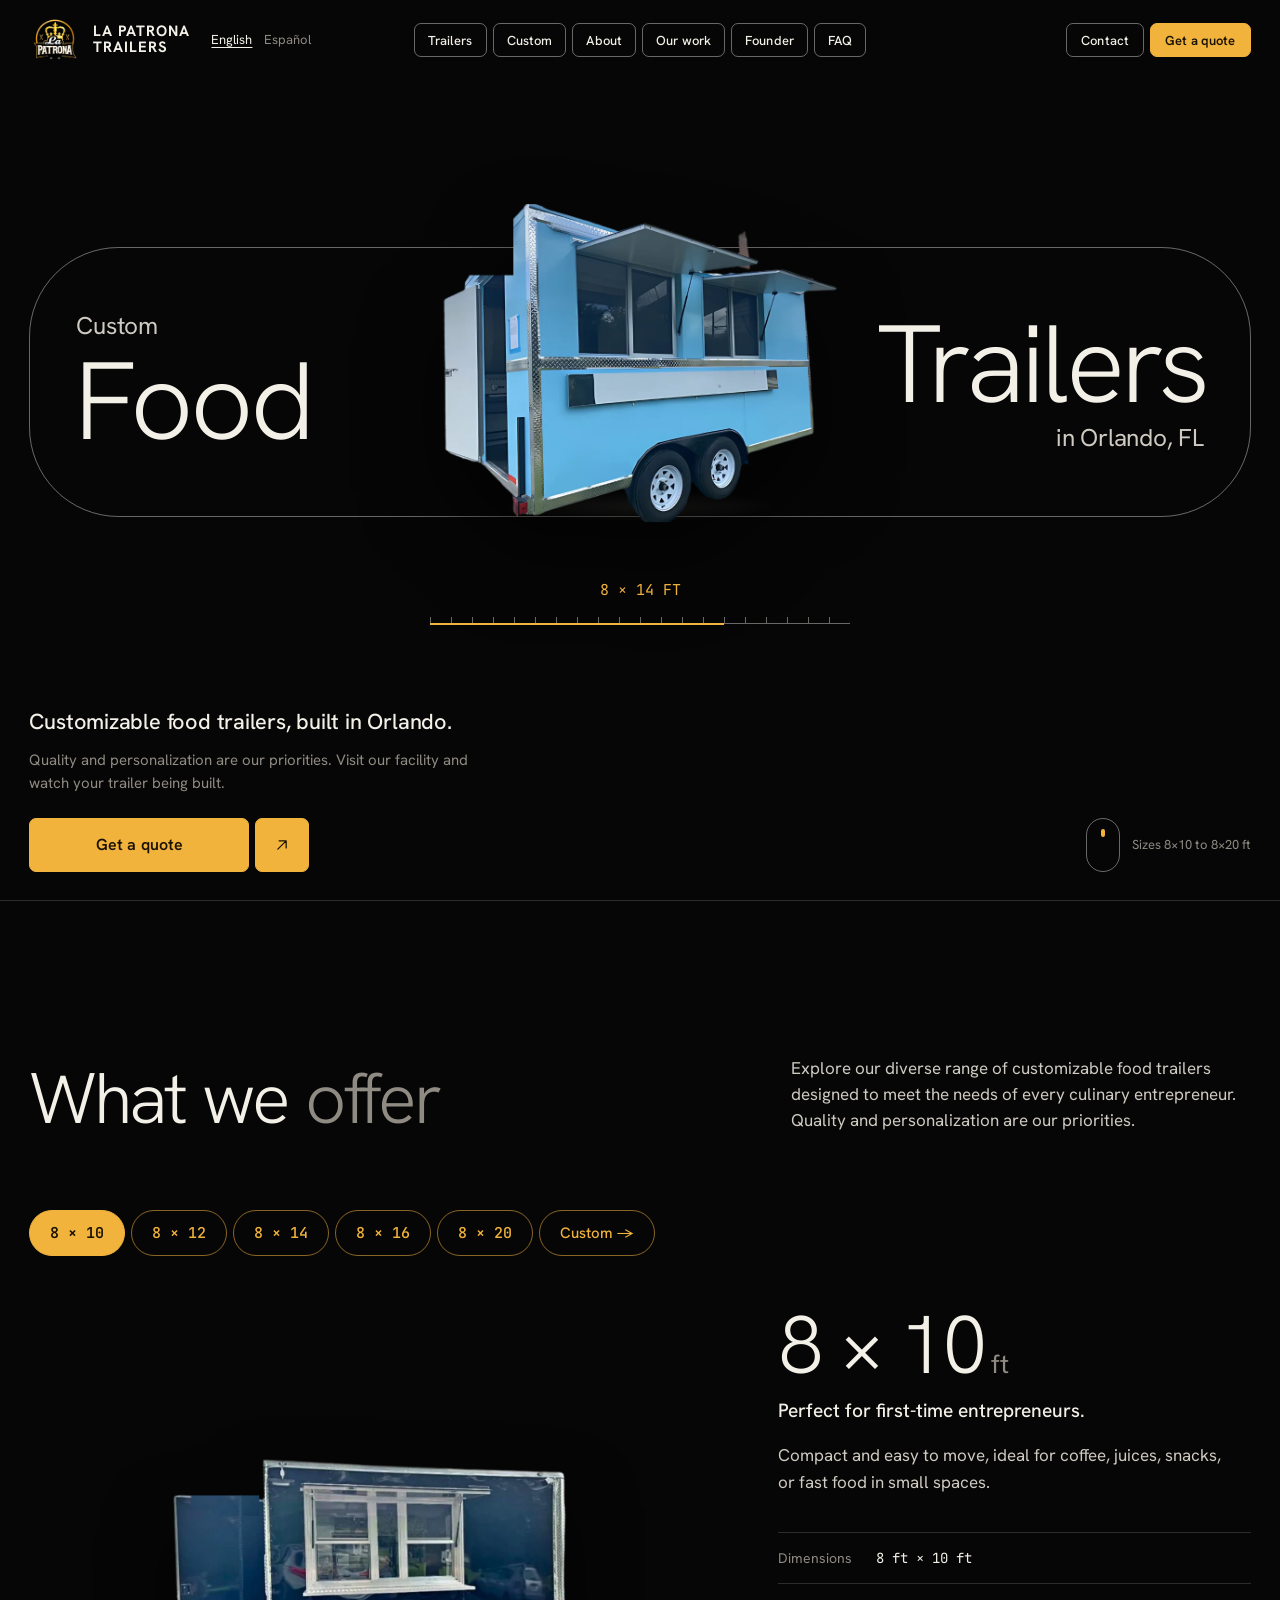
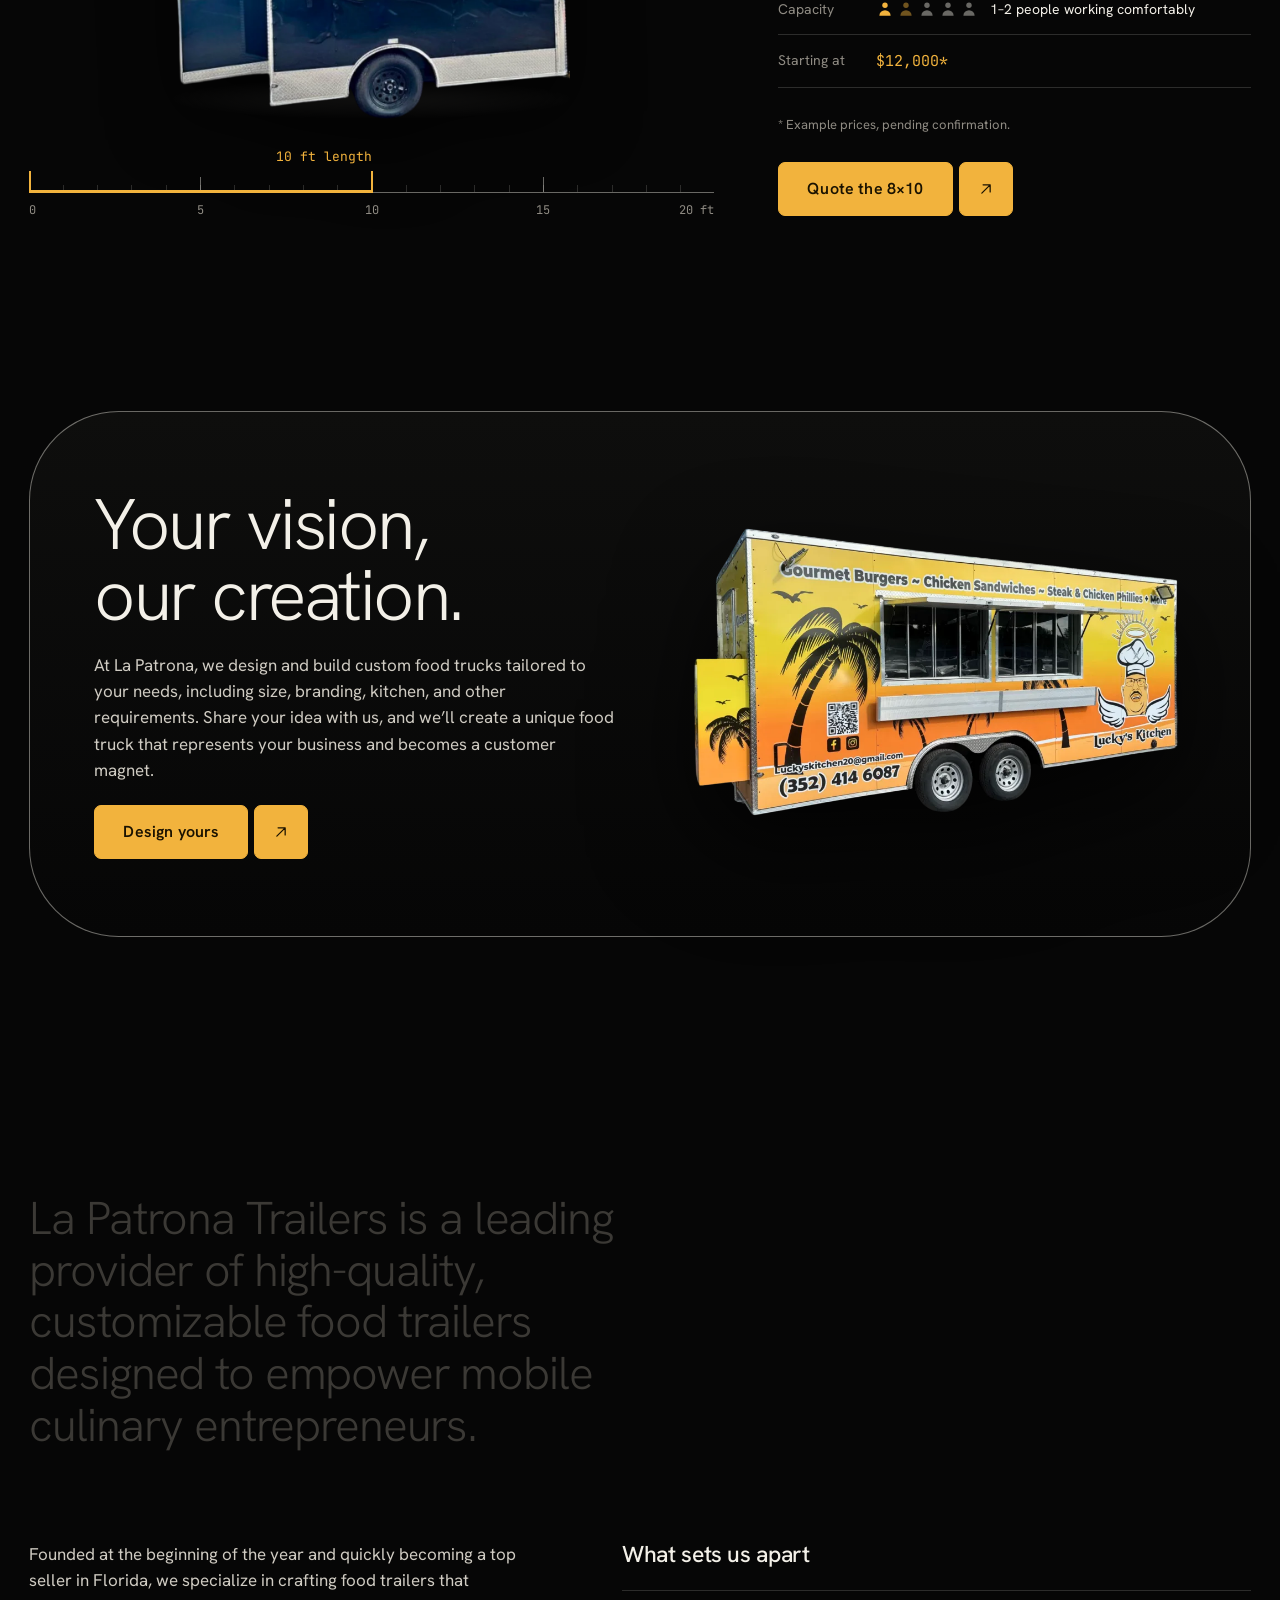
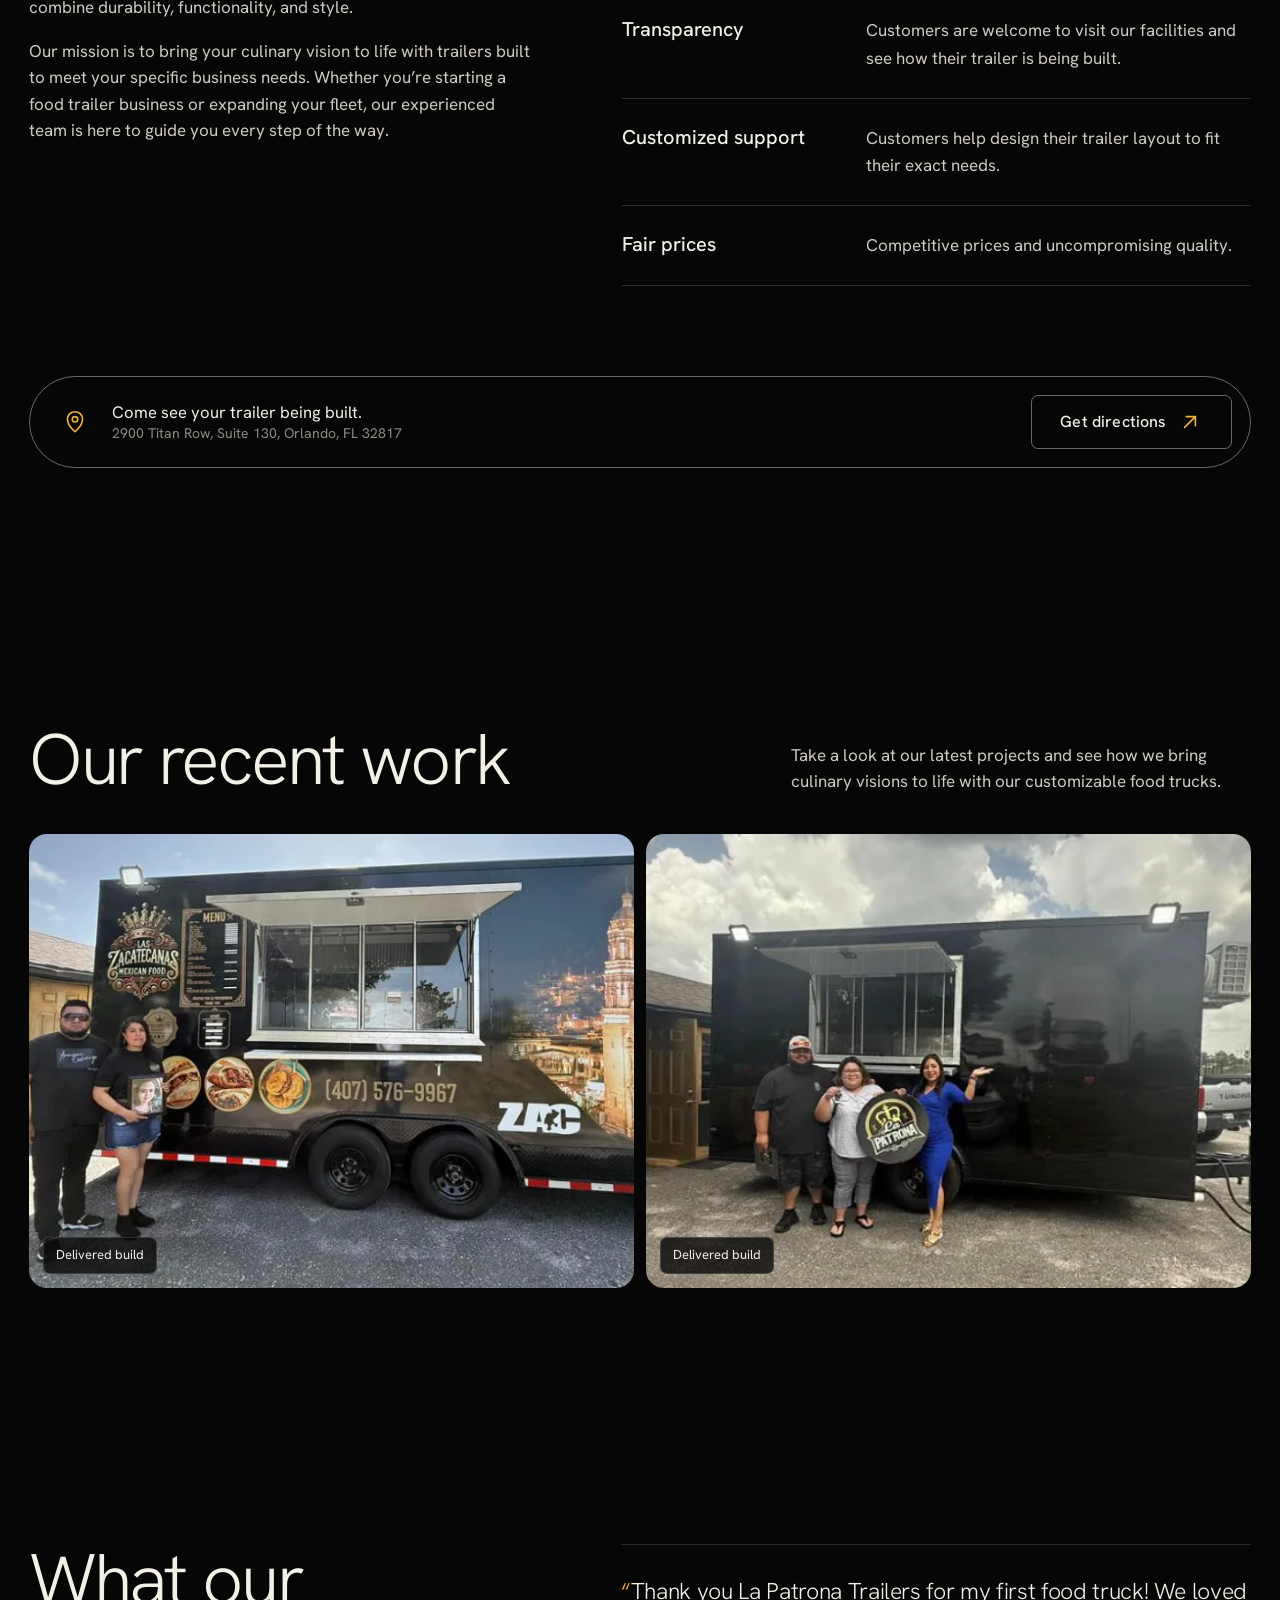
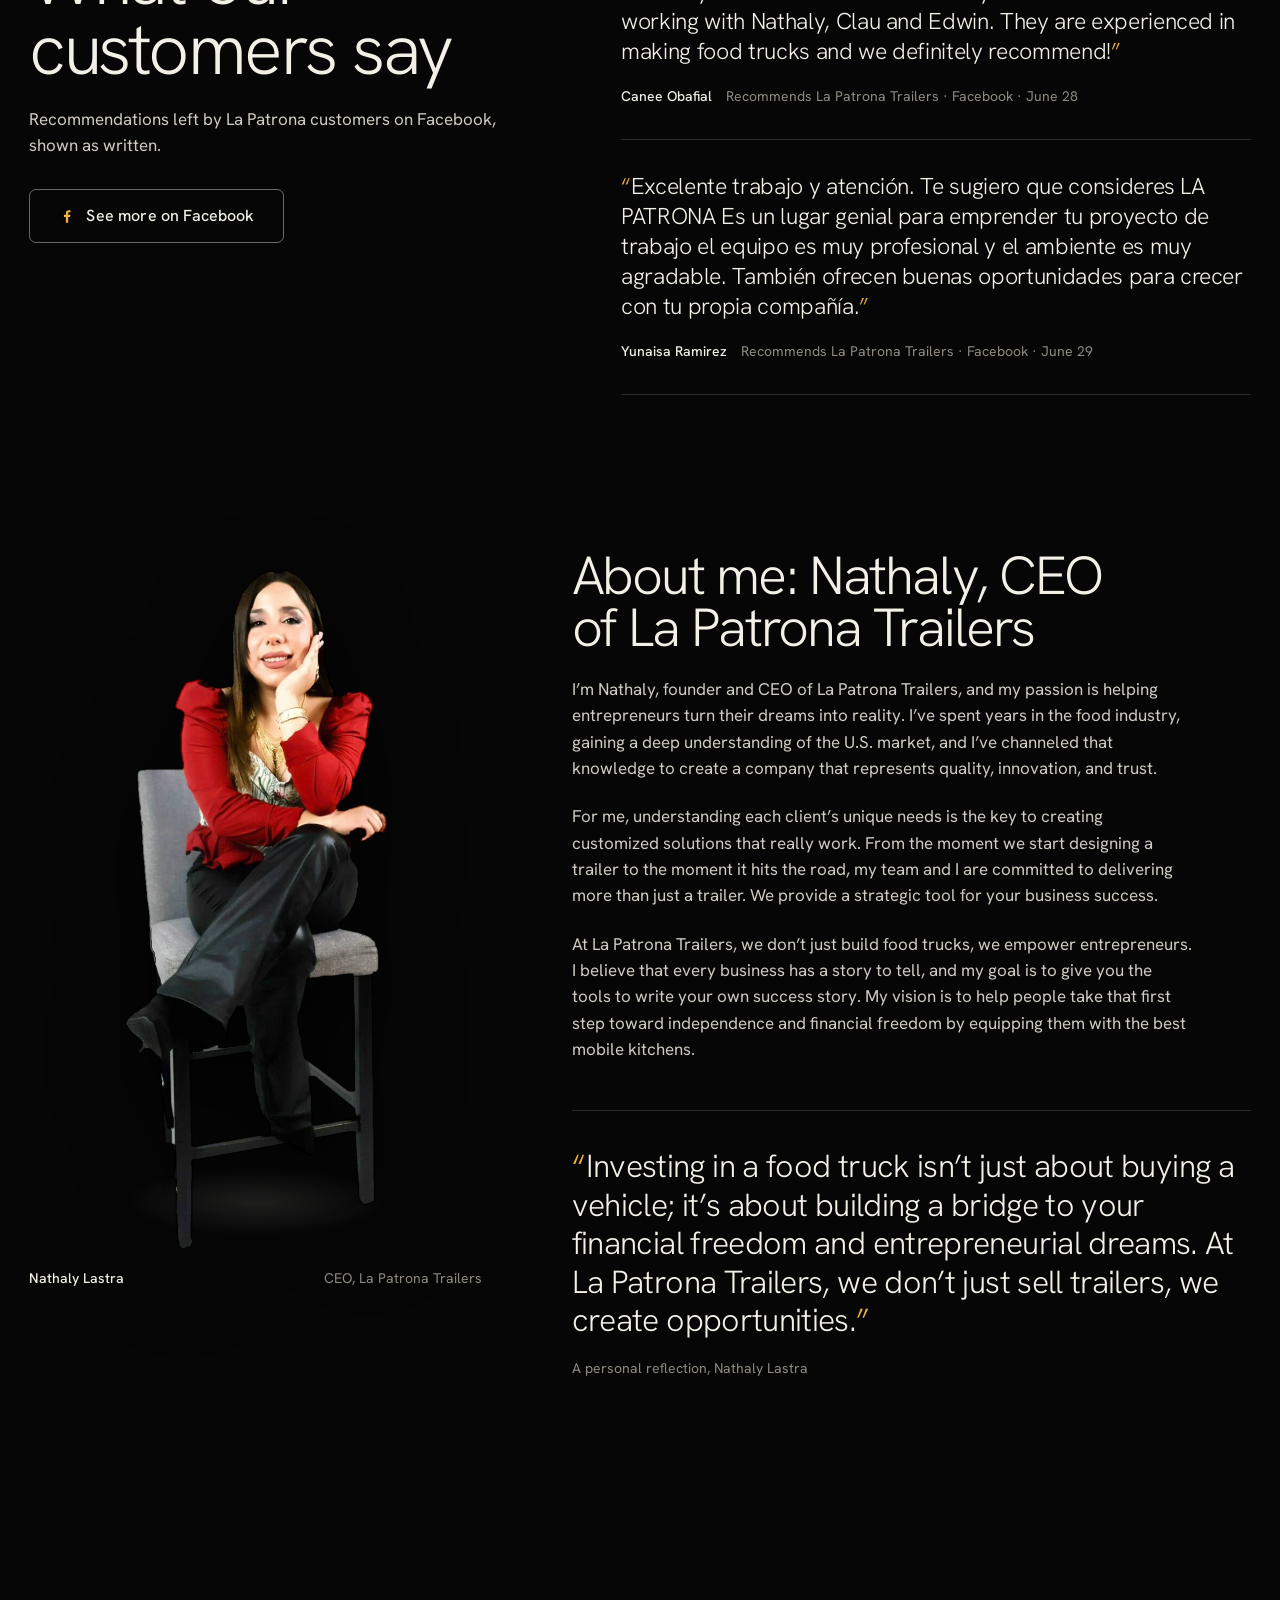
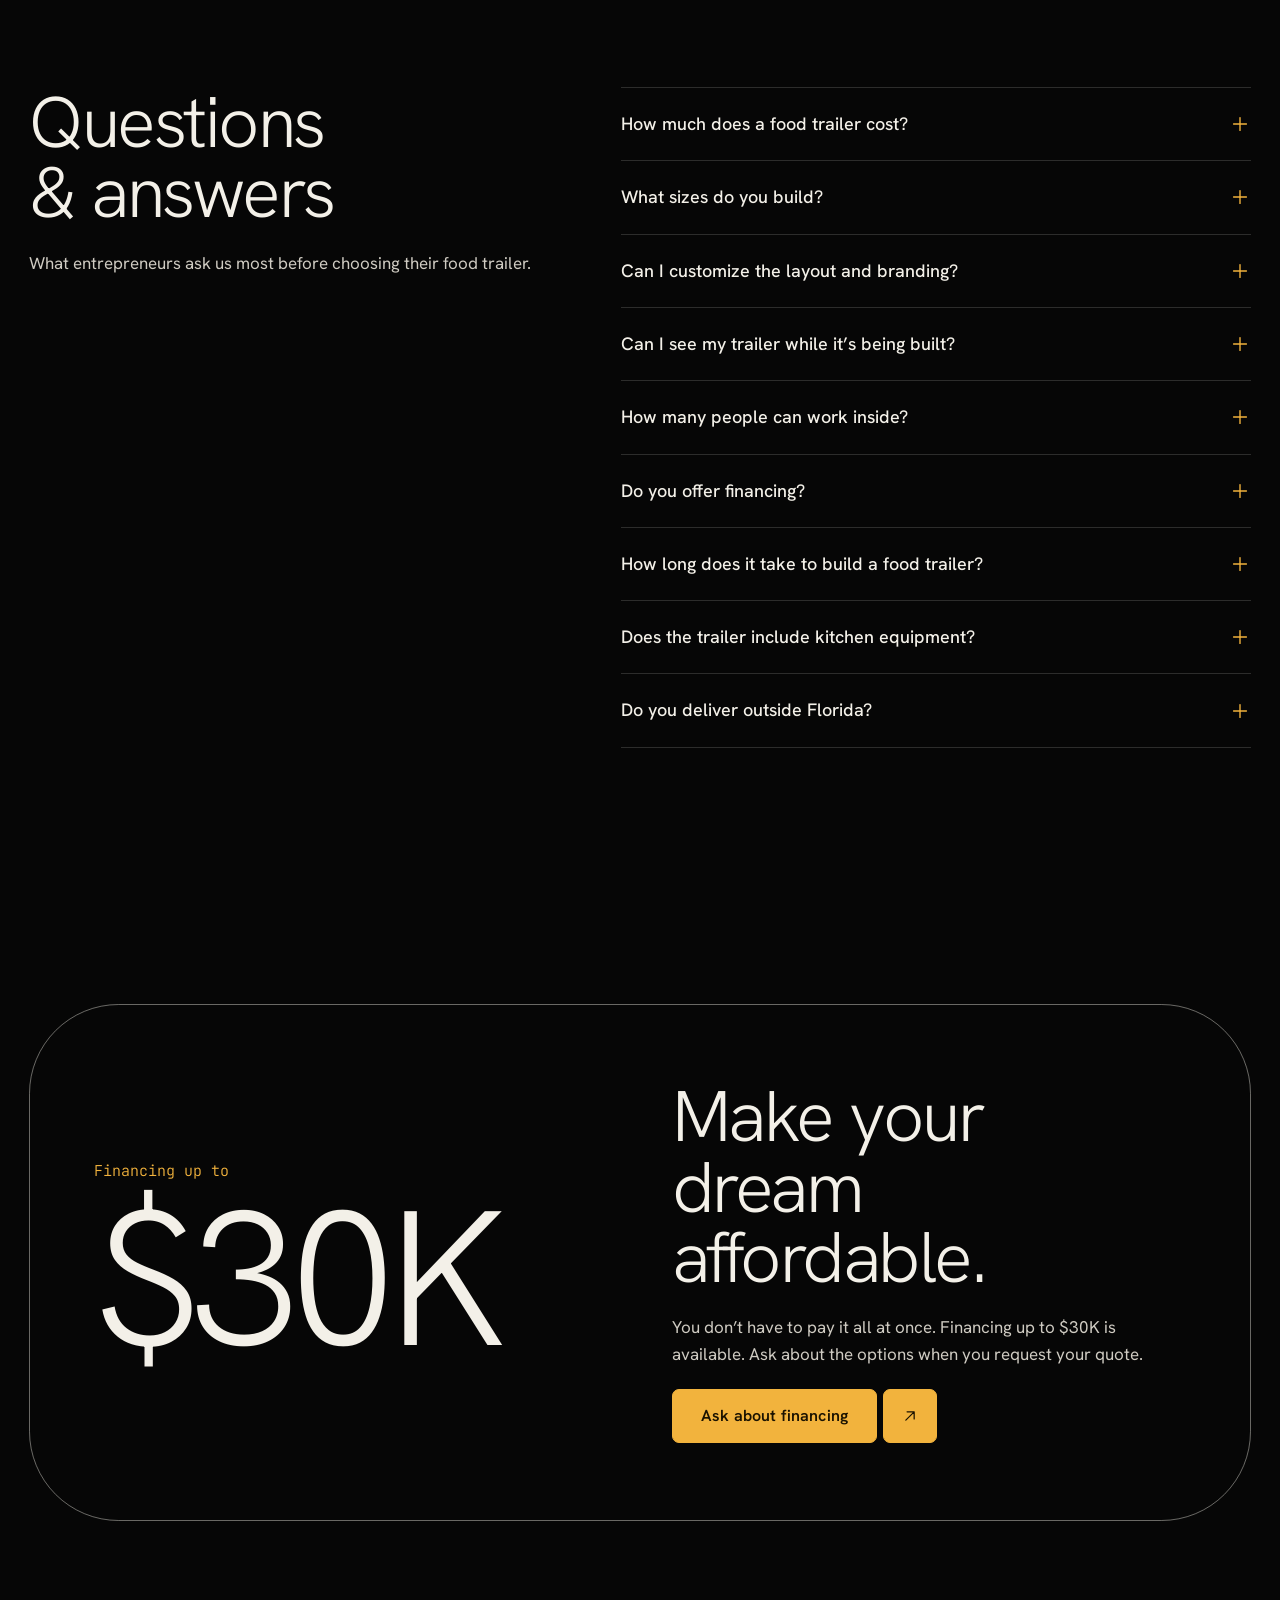
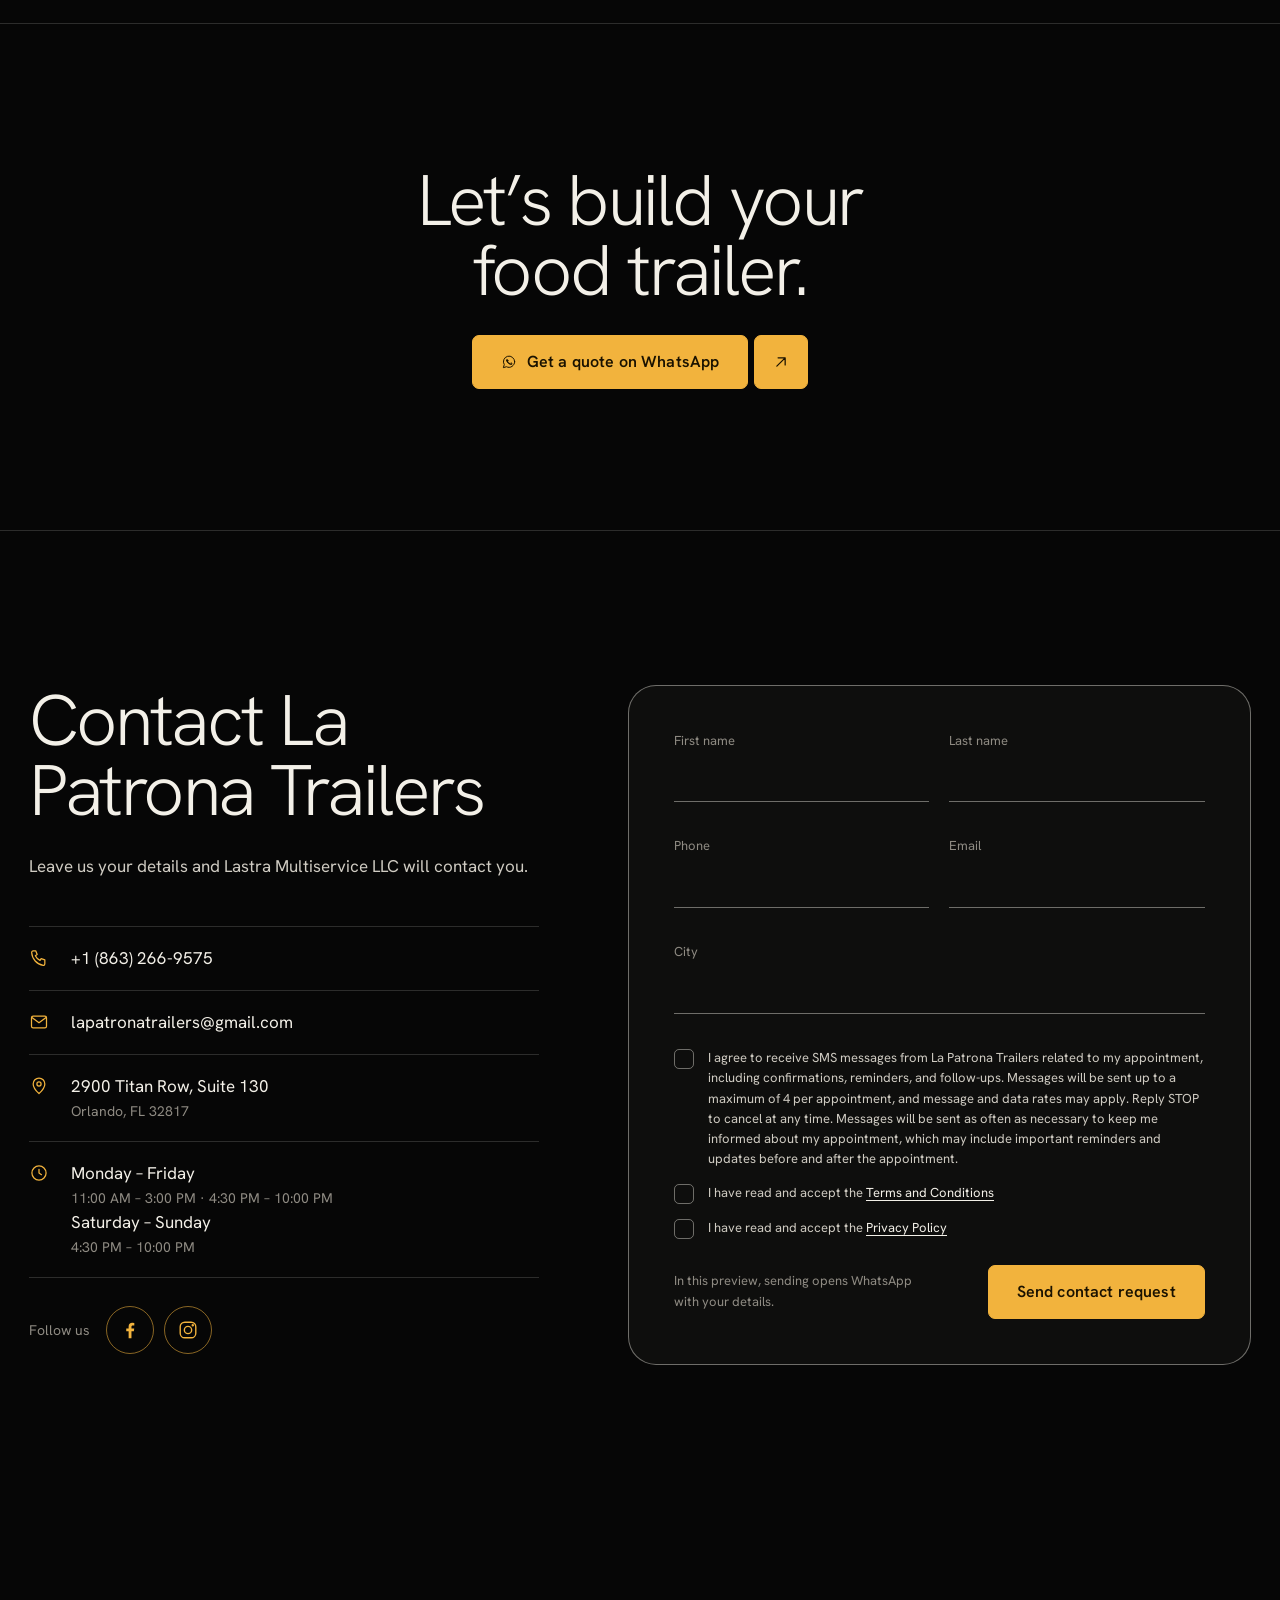
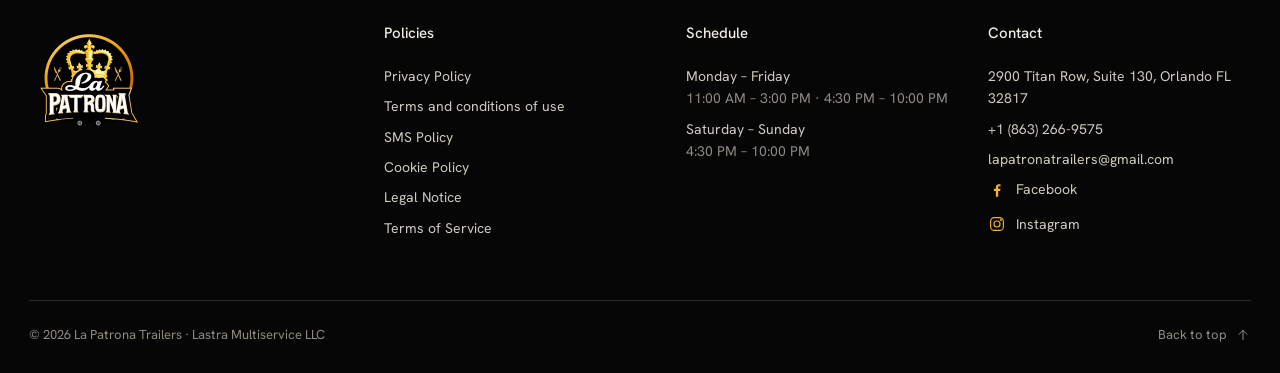
==== commit e1ed2508: "Add FAQ section (EN/ES) with three answers pending client confirmation Co-Authored-By: Claude Opus 5" ====
--- a/index.html
+++ b/index.html
@@ -13,7 +13,7 @@
   <link rel="preconnect" href="https://fonts.googleapis.com">
   <link rel="preconnect" href="https://fonts.gstatic.com" crossorigin>
   <link rel="stylesheet" href="https://fonts.googleapis.com/css2?family=Hanken+Grotesk:wght@300;400;500;600;700&family=JetBrains+Mono:wght@400;500&display=swap">
-  <link rel="stylesheet" href="assets/css/site.css?v=e56cf6d7">
+  <link rel="stylesheet" href="assets/css/site.css?v=1deacaef">
   <script defer src="assets/js/site.js?v=e9354b6e"></script>
 </head>
 <body>
@@ -36,6 +36,7 @@
       <a class="btn" href="#about">About</a>
       <a class="btn" href="#work">Our work</a>
       <a class="btn" href="#founder">Founder</a>
+      <a class="btn" href="#faq">FAQ</a>
     </nav>
     <div class="header-cta">
       <a class="btn" href="#contact">Contact</a>
@@ -310,6 +311,53 @@
       </div>
     </section>
 
+    <section class="section" id="faq" aria-labelledby="faq-h">
+      <div class="faq">
+        <div>
+          <h2 class="display" id="faq-h">Questions & <em>answers</em></h2>
+          <p class="lede">What entrepreneurs ask us most before choosing their food trailer.</p>
+        </div>
+        <div class="faq-list">
+          <details class="faq-item">
+            <summary><span>How much does a food trailer cost?</span><svg class="icon" viewBox="0 0 24 24" fill="none" stroke="currentColor" stroke-width="1.5" stroke-linecap="round" aria-hidden="true"><path d="M12 5v14M5 12h14"/></svg></summary>
+            <p>Starting prices go from $12,000 for the 8×10 ft to $32,000 for the 8×20 ft (example prices, pending confirmation). The final price depends on the size, the kitchen equipment and the customization. Request a quote on WhatsApp for an exact number.</p>
+          </details>
+          <details class="faq-item">
+            <summary><span>What sizes do you build?</span><svg class="icon" viewBox="0 0 24 24" fill="none" stroke="currentColor" stroke-width="1.5" stroke-linecap="round" aria-hidden="true"><path d="M12 5v14M5 12h14"/></svg></summary>
+            <p>We build 8×10, 8×12, 8×14, 8×16 and 8×20 ft food trailers, plus fully personalized builds designed around your business.</p>
+          </details>
+          <details class="faq-item">
+            <summary><span>Can I customize the layout and branding?</span><svg class="icon" viewBox="0 0 24 24" fill="none" stroke="currentColor" stroke-width="1.5" stroke-linecap="round" aria-hidden="true"><path d="M12 5v14M5 12h14"/></svg></summary>
+            <p>Yes. We design and build each trailer around your needs, including size, branding, kitchen and other requirements. Customers help design their trailer layout to fit their exact needs.</p>
+          </details>
+          <details class="faq-item">
+            <summary><span>Can I see my trailer while it’s being built?</span><svg class="icon" viewBox="0 0 24 24" fill="none" stroke="currentColor" stroke-width="1.5" stroke-linecap="round" aria-hidden="true"><path d="M12 5v14M5 12h14"/></svg></summary>
+            <p>Yes. Customers are welcome to visit our facility at 2900 Titan Row, Suite 130, Orlando, FL 32817, and see how their trailer is being built.</p>
+          </details>
+          <details class="faq-item">
+            <summary><span>How many people can work inside?</span><svg class="icon" viewBox="0 0 24 24" fill="none" stroke="currentColor" stroke-width="1.5" stroke-linecap="round" aria-hidden="true"><path d="M12 5v14M5 12h14"/></svg></summary>
+            <p>It depends on the size: 1–2 people in the 8×10, 2 in the 8×12, 2–3 in the 8×14, 3–4 in the 8×16 and 4–5 in the 8×20.</p>
+          </details>
+          <details class="faq-item">
+            <summary><span>Do you offer financing?</span><svg class="icon" viewBox="0 0 24 24" fill="none" stroke="currentColor" stroke-width="1.5" stroke-linecap="round" aria-hidden="true"><path d="M12 5v14M5 12h14"/></svg></summary>
+            <p>Yes. Financing up to $30K is available. Ask about the options and requirements when you request your quote.</p>
+          </details>
+          <details class="faq-item" data-pending>
+            <summary><span>How long does it take to build a food trailer?</span><svg class="icon" viewBox="0 0 24 24" fill="none" stroke="currentColor" stroke-width="1.5" stroke-linecap="round" aria-hidden="true"><path d="M12 5v14M5 12h14"/></svg></summary>
+            <p>Answer pending confirmation</p>
+          </details>
+          <details class="faq-item" data-pending>
+            <summary><span>Does the trailer include kitchen equipment?</span><svg class="icon" viewBox="0 0 24 24" fill="none" stroke="currentColor" stroke-width="1.5" stroke-linecap="round" aria-hidden="true"><path d="M12 5v14M5 12h14"/></svg></summary>
+            <p>Answer pending confirmation</p>
+          </details>
+          <details class="faq-item" data-pending>
+            <summary><span>Do you deliver outside Florida?</span><svg class="icon" viewBox="0 0 24 24" fill="none" stroke="currentColor" stroke-width="1.5" stroke-linecap="round" aria-hidden="true"><path d="M12 5v14M5 12h14"/></svg></summary>
+            <p>Answer pending confirmation</p>
+          </details>
+        </div>
+      </div>
+    </section>
+
     <section class="section-tight finance-band" id="financing" aria-labelledby="fin-h" style="padding-inline: var(--gutter)">
       <div class="finance-frame">
         <p class="finance-figure" aria-hidden="true"><span class="mono">Financing up to</span>$30K</p>
--- a/assets/css/site.css
+++ b/assets/css/site.css
@@ -309,6 +309,22 @@
 .quote p::after { content: "\201D"; color: var(--gold); }
 .quote footer { margin-top: 18px; color: var(--dim); font-size: 14px; }
 
+/* ---------- FAQ ---------- */
+.faq { display: grid; grid-template-columns: 0.9fr 1.1fr; gap: clamp(32px, 6vw, 110px); align-items: start; }
+.faq .lede { margin-top: 22px; }
+.faq-list { border-top: 1px solid var(--line); }
+.faq-item { border-bottom: 1px solid var(--line); }
+.faq-item summary {
+  list-style: none; cursor: pointer; display: flex; justify-content: space-between; align-items: center; gap: 24px;
+  padding: 24px 0; color: var(--bone); font-size: clamp(18px, 1.4vw, 21px); font-weight: 500; line-height: 1.35;
+}
+.faq-item summary::-webkit-details-marker { display: none; }
+.faq-item summary .icon { width: 22px; height: 22px; color: var(--gold); transition: transform 0.35s var(--ease-out); }
+.faq-item[open] summary .icon { transform: rotate(45deg); }
+.faq-item summary:hover span { color: var(--gold); }
+.faq-item p { padding: 0 48px 26px 0; color: var(--bone-2); max-width: 62ch; }
+.faq-item[data-pending] p { color: var(--dim); font-style: italic; }
+
 /* ---------- CTA band ---------- */
 .cta-band { padding: clamp(80px, 11vw, 170px) var(--gutter); border-top: 1px solid var(--line); border-bottom: 1px solid var(--line); text-align: center; display: grid; justify-items: center; gap: 30px; position: relative; overflow: hidden; }
 .price { color: var(--gold); font-size: 15px; }
@@ -396,7 +412,7 @@
 @media (max-width: 1100px) {
   .nav { display: none; }
   .site-header { grid-template-columns: 1fr auto; }
-  .split-head, .about-grid, .reviews, .contact, .founder { grid-template-columns: 1fr; }
+  .split-head, .about-grid, .reviews, .contact, .founder, .faq { grid-template-columns: 1fr; }
   .split-head .lede { justify-self: start; }
   .founder-photo { position: static; }
   .footer-grid { grid-template-columns: 1fr 1fr; }
